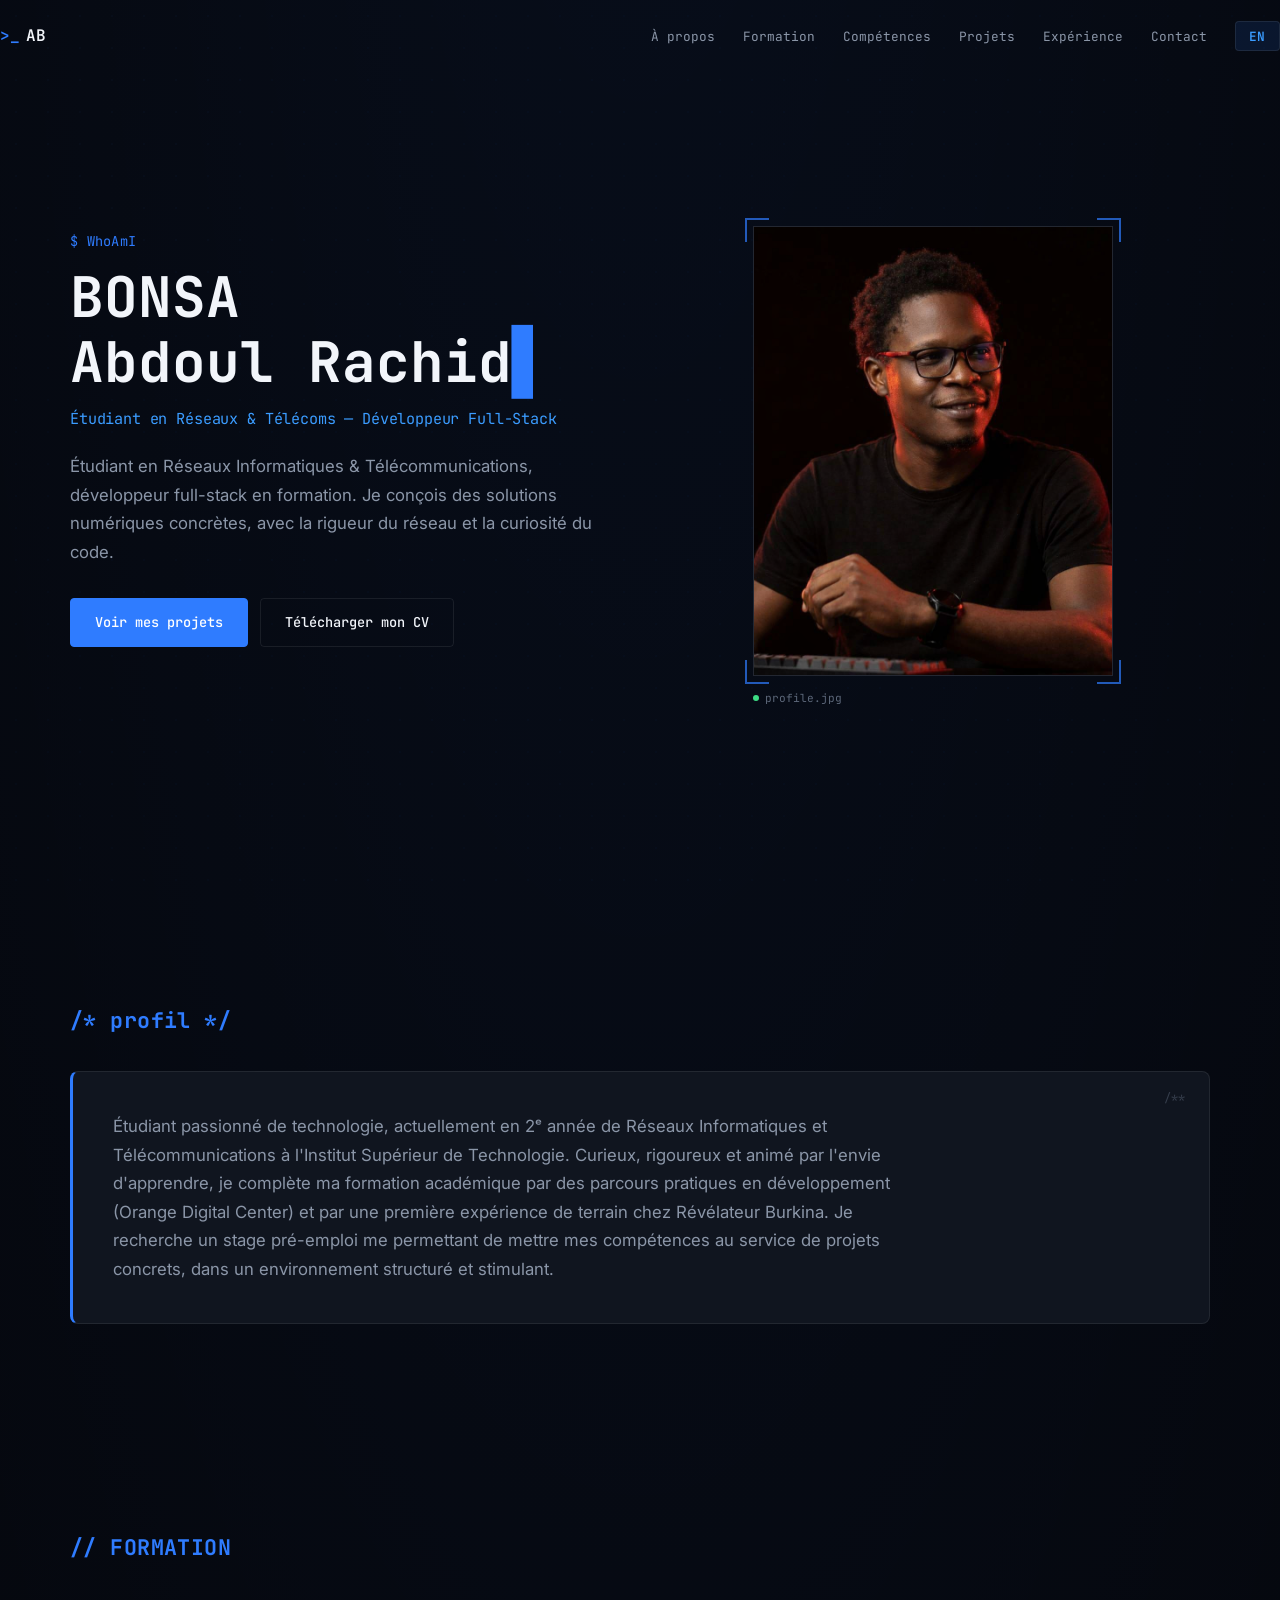
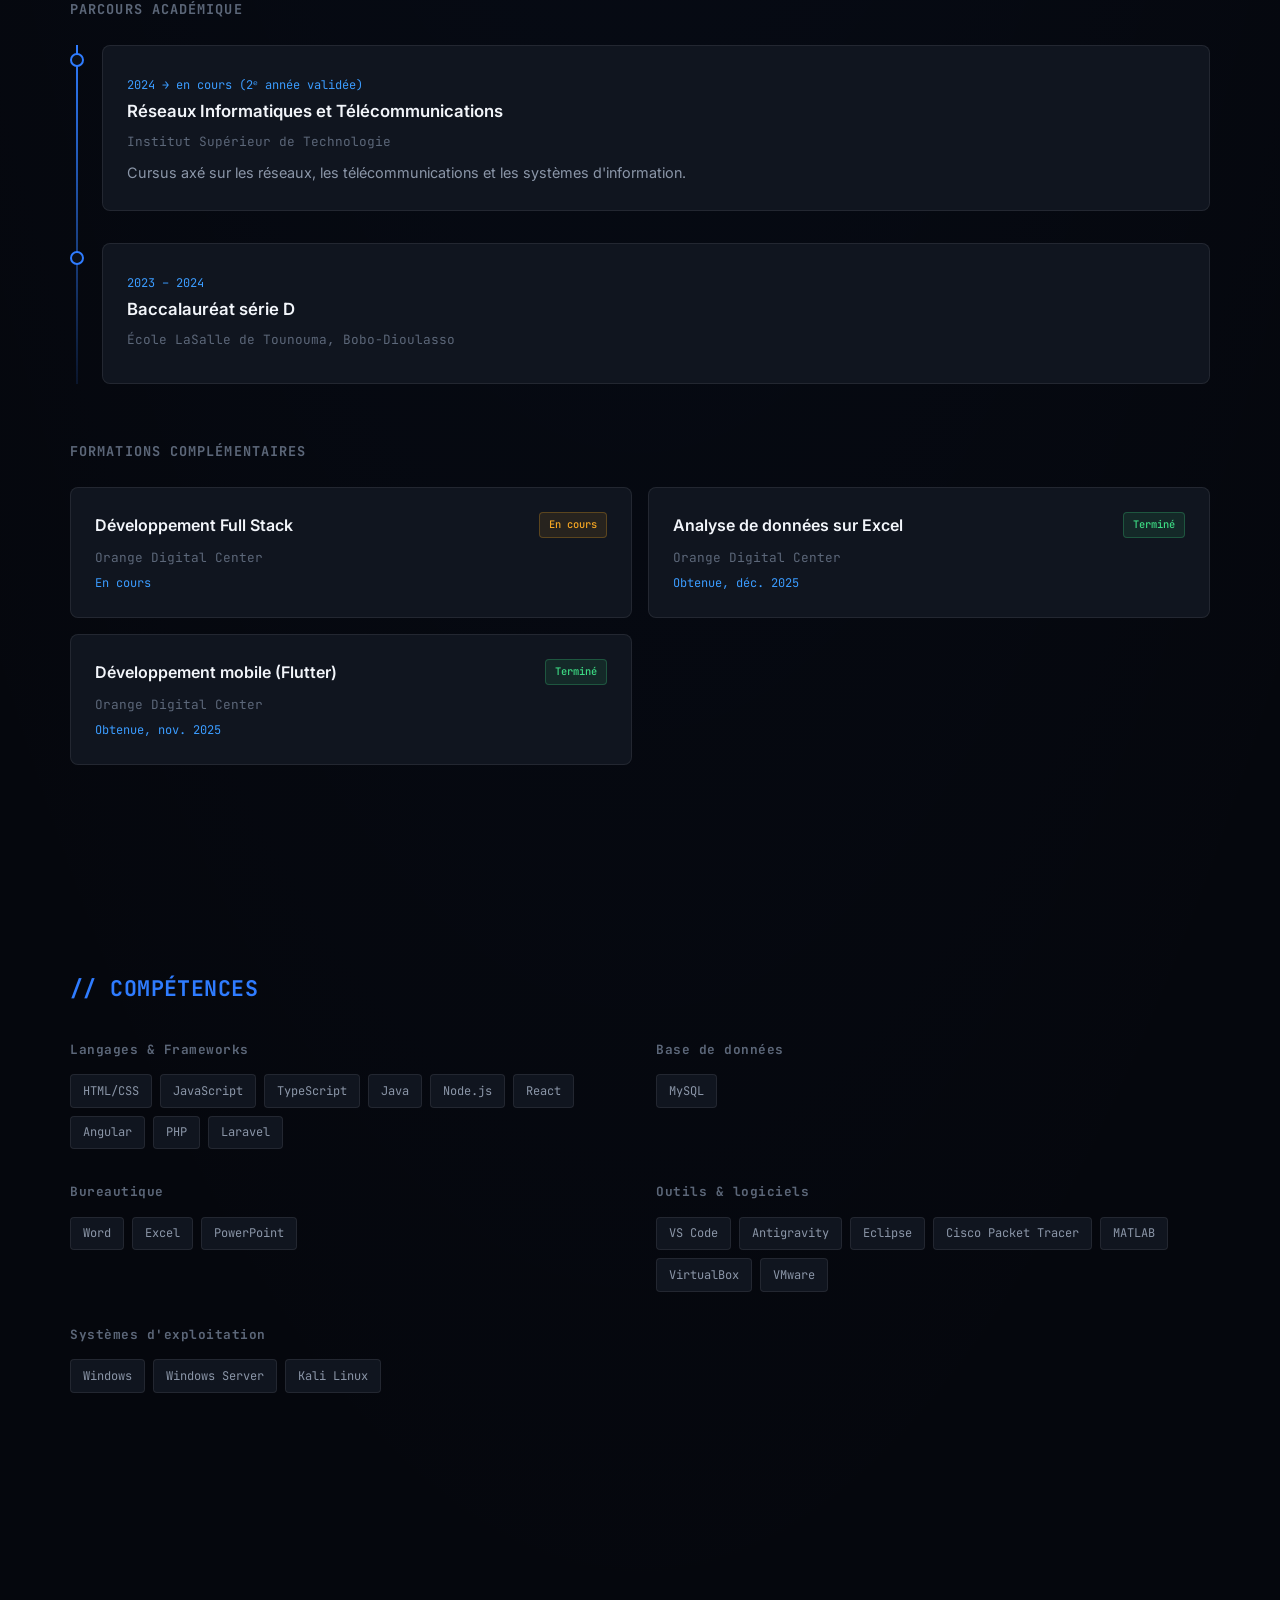
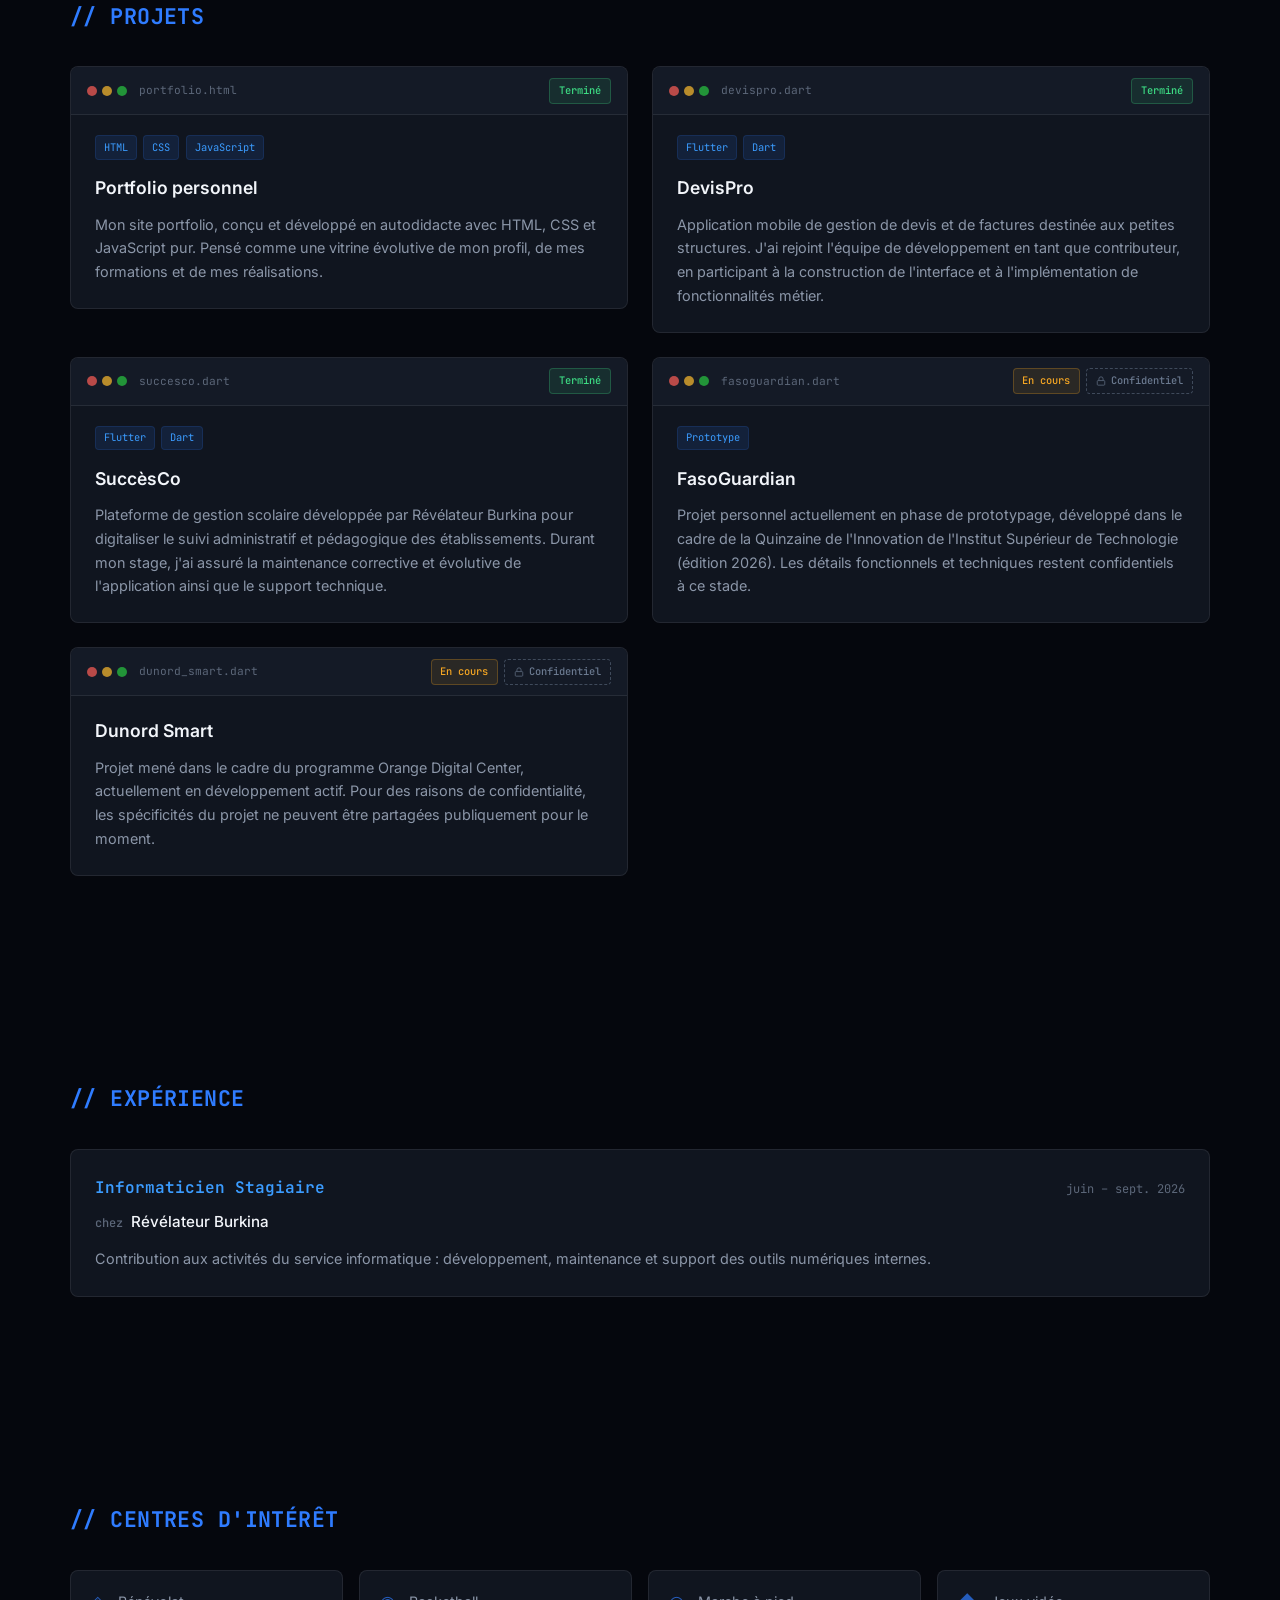
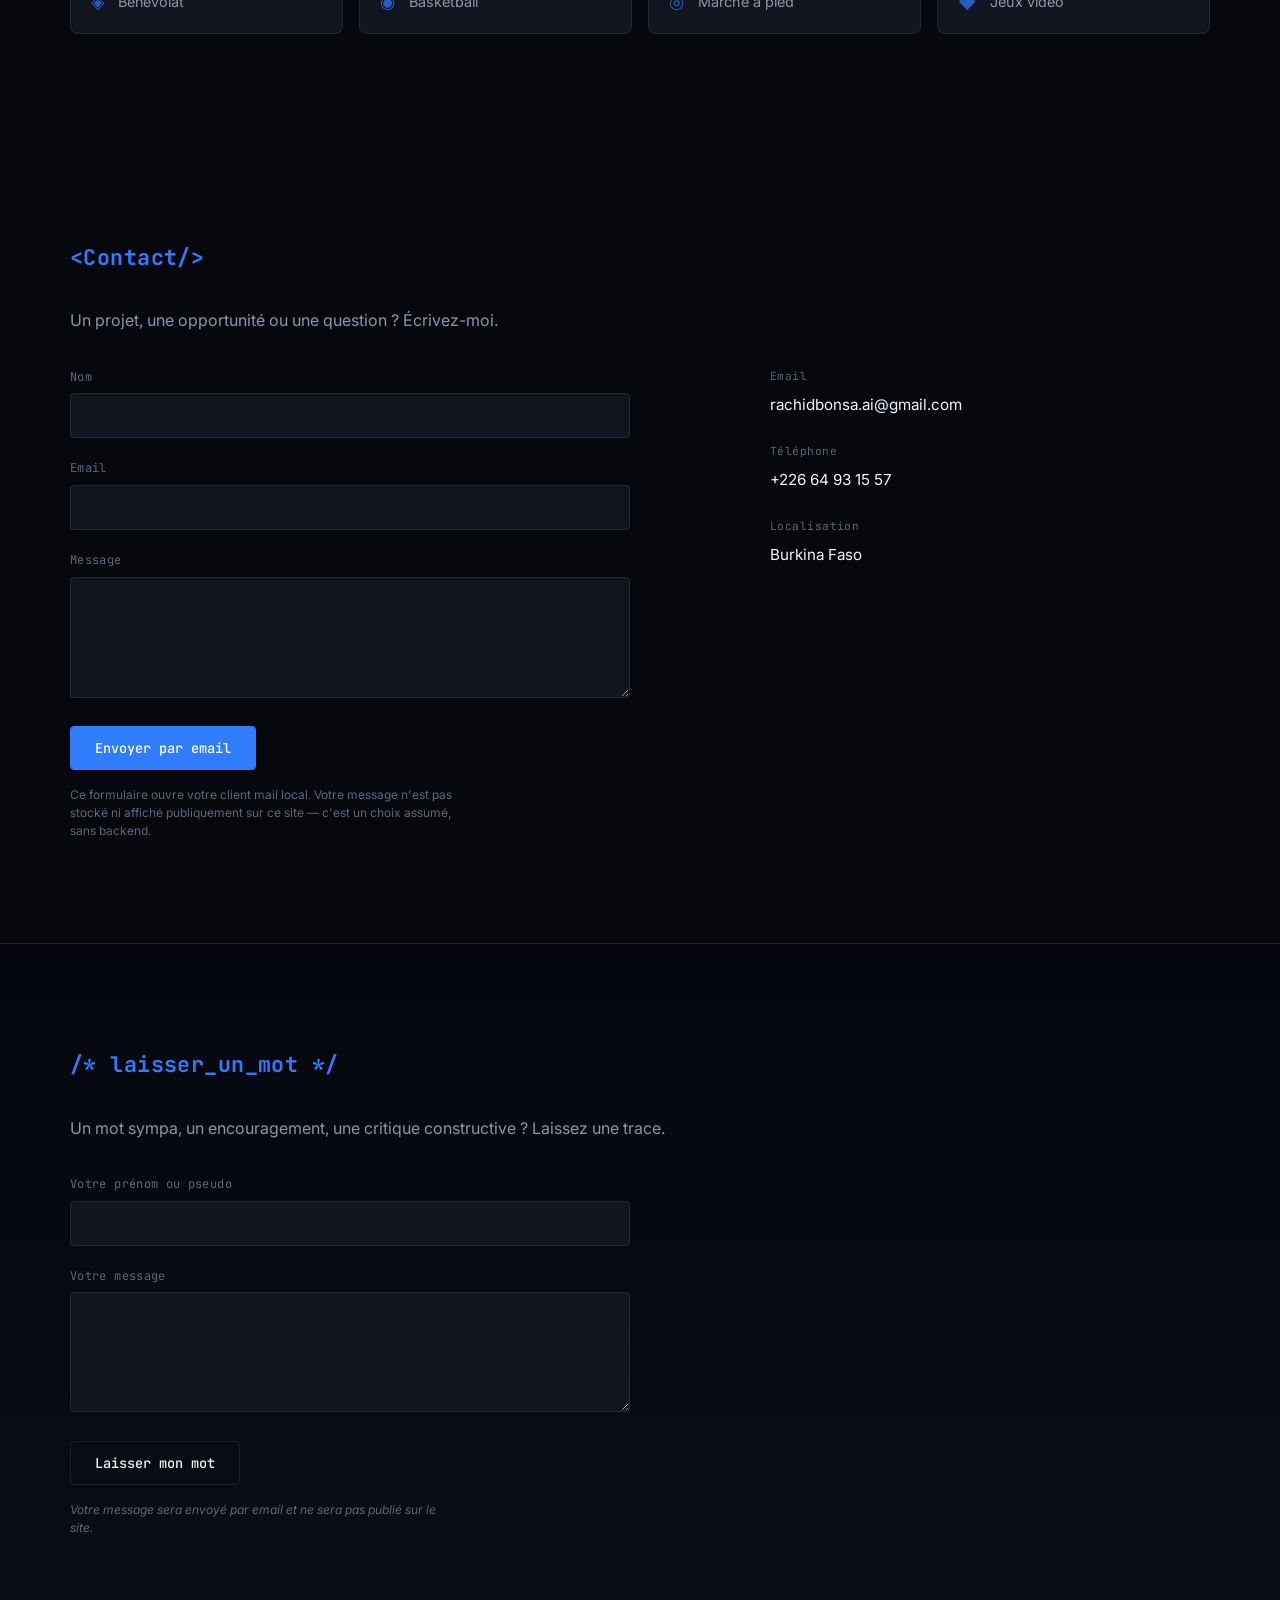
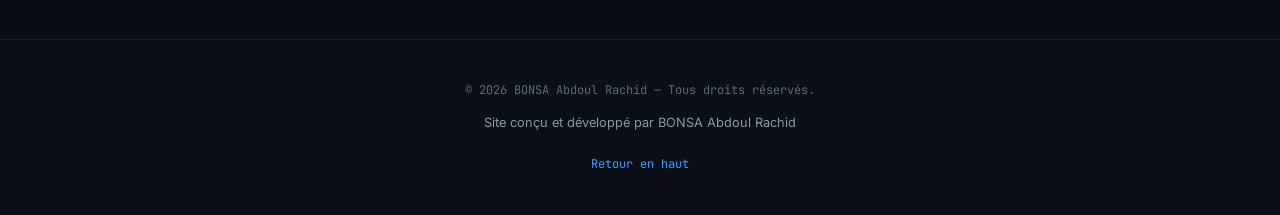
==== index.html @ 9a3310ed "Initial commit" ====
<!DOCTYPE html>
<html lang="fr">
<head>
  <meta charset="UTF-8">
  <meta name="viewport" content="width=device-width, initial-scale=1.0">
  <meta name="description" content="Portfolio de BONSA Abdoul Rachid — Étudiant en Réseaux Informatiques & Télécommunications, développeur full-stack en formation au Burkina Faso.">
  <meta name="author" content="BONSA Abdoul Rachid">
  <meta name="robots" content="index, follow">

  <!-- Open Graph -->
  <meta property="og:type" content="website">
  <meta property="og:title" content="BONSA Abdoul Rachid — Portfolio">
  <meta property="og:description" content="Étudiant RIT & Développeur Full-Stack. Projets, formations et contact professionnel.">
  <meta property="og:locale" content="fr_FR">
  <meta property="og:locale:alternate" content="en_US">

  <title>BONSA Abdoul Rachid — Portfolio</title>

  <link rel="icon" href="favicon.svg" type="image/svg+xml">
  <link rel="alternate icon" href="favicon.ico">

  <!-- Google Fonts -->
  <link rel="preconnect" href="https://fonts.googleapis.com">
  <link rel="preconnect" href="https://fonts.gstatic.com" crossorigin>
  <link href="https://fonts.googleapis.com/css2?family=Inter:wght@400;500;600&family=JetBrains+Mono:wght@400;500;600;700&display=swap" rel="stylesheet">

  <link rel="stylesheet" href="css/style.css">
</head>
<body>

  <!-- ═══ Preloader — boot terminal ═══ -->
  <div id="preloader" class="preloader" aria-hidden="true">
    <div class="preloader__terminal">
      <span class="preloader__prompt">$</span>
      <span class="preloader__text" id="preloader-text"></span>
      <span class="preloader__cursor">▋</span>
    </div>
  </div>

  <!-- ═══ Grille de fond (parallaxe) ═══ -->
  <div class="bg-grid" id="bg-grid" aria-hidden="true"></div>

  <!-- ═══ Navigation ═══ -->
  <header class="header" id="header">
    <nav class="nav container" aria-label="Navigation principale" data-i18n-aria="aria_nav">
      <a href="#hero" class="nav__logo" aria-label="BONSA Abdoul Rachid">
        <span class="nav__logo-prompt">&gt;_</span>
        <span class="nav__logo-text">AB</span>
      </a>

      <button class="nav__toggle" id="nav-toggle" aria-expanded="false" aria-controls="nav-menu" data-i18n-aria="aria_menu">
        <span class="nav__toggle-bar"></span>
        <span class="nav__toggle-bar"></span>
        <span class="nav__toggle-bar"></span>
      </button>

      <ul class="nav__menu" id="nav-menu">
        <li><a href="#about" class="nav__link" data-i18n="nav_about">À propos</a></li>
        <li><a href="#education" class="nav__link" data-i18n="nav_education">Formation</a></li>
        <li><a href="#skills" class="nav__link" data-i18n="nav_skills">Compétences</a></li>
        <li><a href="#projects" class="nav__link" data-i18n="nav_projects">Projets</a></li>
        <li><a href="#experience" class="nav__link" data-i18n="nav_experience">Expérience</a></li>
        <li><a href="#contact" class="nav__link" data-i18n="nav_contact">Contact</a></li>
        <li>
          <button class="lang-toggle" id="lang-toggle" aria-label="Passer en anglais" data-i18n-aria="aria_lang">
            <span class="lang-toggle__inner">
              <span class="lang-toggle__label" data-i18n="lang_toggle">EN</span>
            </span>
          </button>
        </li>
      </ul>
    </nav>
  </header>

  <main id="main">

    <!-- ═══ Hero ═══ -->
    <section class="hero section" id="hero">
      <div class="container hero__grid">
        <div class="hero__content reveal">
          <p class="hero__prefix mono" data-i18n="hero_prefix">$ WhoAmI</p>
          <h1 class="hero__name">
            <span class="hero__name-line">BONSA</span>
            <span class="hero__name-line hero__name-line--accent">Abdoul Rachid<span class="cursor-blink" aria-hidden="true">▋</span></span>
          </h1>
          <p class="hero__title mono" id="hero-title"></p>
          <p class="hero__tagline" id="hero-tagline"></p>

          <div class="hero__cta">
            <a href="#projects" class="btn btn--primary" data-i18n="hero_cta_projects">Voir mes projets</a>
            <a href="#" class="btn btn--outline" id="hero-cv-btn" data-i18n="hero_cta_cv">Télécharger mon CV</a>
          </div>

          <!-- Liens sociaux — à activer quand disponibles -->
          <div class="hero__social">
            <!-- Ajouter lien GitHub ici quand disponible -->
            <!-- <a href="https://github.com/..." class="hero__social-link" target="_blank" rel="noopener noreferrer" aria-label="GitHub">GitHub</a> -->
            <!-- Ajouter lien LinkedIn ici quand disponible -->
            <!-- <a href="https://linkedin.com/in/..." class="hero__social-link" target="_blank" rel="noopener noreferrer" aria-label="LinkedIn">LinkedIn</a> -->
          </div>
        </div>

        <div class="hero__visual reveal reveal--delay">
          <div class="profile-frame">
            <div class="profile-frame__corner profile-frame__corner--tl"></div>
            <div class="profile-frame__corner profile-frame__corner--tr"></div>
            <div class="profile-frame__corner profile-frame__corner--bl"></div>
            <div class="profile-frame__corner profile-frame__corner--br"></div>
            <img
              src="assets/img/profile.jpg"
              alt="Photo de profil de BONSA Abdoul Rachid"
              class="profile-frame__img"
              id="profile-img"
              width="320"
              height="400"
              loading="eager"
            >
            <div class="profile-frame__label mono">
              <span class="profile-frame__dot"></span>
              profile.jpg
            </div>
          </div>
        </div>
      </div>
    </section>

    <!-- ═══ À propos ═══ -->
    <section class="section about" id="about">
      <div class="container">
        <h2 class="section__title mono reveal" data-i18n="section_about">/* profil */</h2>
        <div class="about__card reveal">
          <p class="about__text" id="about-text"></p>
        </div>
      </div>
    </section>

    <!-- ═══ Formation ═══ -->
    <section class="section education" id="education">
      <div class="container">
        <h2 class="section__title mono reveal" data-i18n="section_education">// FORMATION</h2>

        <h3 class="subsection__title mono reveal" data-i18n="section_education_academic">Parcours académique</h3>
        <div class="timeline" id="timeline-academic"></div>

        <h3 class="subsection__title mono reveal subsection__title--spaced" data-i18n="section_education_complementary">Formations complémentaires</h3>
        <div class="training-grid" id="training-complementary"></div>
      </div>
    </section>

    <!-- ═══ Compétences ═══ -->
    <section class="section skills" id="skills">
      <div class="container">
        <h2 class="section__title mono reveal" data-i18n="section_skills">// COMPÉTENCES</h2>
        <div class="skills-grid" id="skills-grid"></div>
      </div>
    </section>

    <!-- ═══ Projets ═══ -->
    <section class="section projects" id="projects">
      <div class="container">
        <h2 class="section__title mono reveal" data-i18n="section_projects">// PROJETS</h2>
        <div class="projects-grid" id="projects-grid"></div>
      </div>
    </section>

    <!-- ═══ Expérience ═══ -->
    <section class="section experience" id="experience">
      <div class="container">
        <h2 class="section__title mono reveal" data-i18n="section_experience">// EXPÉRIENCE</h2>
        <div class="experience-list" id="experience-list"></div>
      </div>
    </section>

    <!-- ═══ Centres d'intérêt ═══ -->
    <section class="section interests" id="interests">
      <div class="container">
        <h2 class="section__title mono reveal" data-i18n="section_interests">// CENTRES D'INTÉRÊT</h2>
        <div class="interests-grid" id="interests-grid"></div>
      </div>
    </section>

    <!-- ═══ Contact ═══ -->
    <section class="section contact" id="contact">
      <div class="container">
        <h2 class="section__title mono reveal" data-i18n="section_contact">&lt;Contact/&gt;</h2>
        <p class="section__intro reveal" data-i18n="contact_intro">Un projet, une opportunité ou une question ? Écrivez-moi.</p>

        <div class="contact__grid">
          <form class="contact__form reveal" id="contact-form" novalidate>
            <div class="form-group">
              <label for="contact-name" class="form-label mono" data-i18n="contact_name">Nom</label>
              <input type="text" id="contact-name" name="name" class="form-input" required autocomplete="name">
            </div>
            <div class="form-group">
              <label for="contact-email" class="form-label mono" data-i18n="contact_email">Email</label>
              <input type="email" id="contact-email" name="email" class="form-input" required autocomplete="email">
            </div>
            <div class="form-group">
              <label for="contact-message" class="form-label mono" data-i18n="contact_message">Message</label>
              <textarea id="contact-message" name="message" class="form-input form-textarea" rows="5" required></textarea>
            </div>
            <button type="submit" class="btn btn--primary" data-i18n="contact_send">Envoyer par email</button>
            <p class="form-note" data-i18n="contact_note">Ce formulaire ouvre votre client mail local. Votre message n'est pas stocké ni affiché publiquement sur ce site — c'est un choix assumé, sans backend.</p>
          </form>

          <div class="contact__info reveal reveal--delay">
            <div class="contact__info-item">
              <span class="contact__info-label mono" data-i18n="contact_email">Email</span>
              <a href="mailto:rachidbonsa.ai@gmail.com" class="contact__info-value link-animated" id="contact-email-display">rachidbonsa.ai@gmail.com</a>
            </div>
            <div class="contact__info-item">
              <span class="contact__info-label mono" data-i18n="contact_phone_label">Téléphone</span>
              <a href="tel:+22664931557" class="contact__info-value link-animated" id="contact-phone-display">+226 64 93 15 57</a>
            </div>
            <div class="contact__info-item">
              <span class="contact__info-label mono" data-i18n="contact_location_label">Localisation</span>
              <span class="contact__info-value" id="contact-location-display">Burkina Faso</span>
            </div>
          </div>
        </div>
      </div>
    </section>

    <!-- ═══ Laisser un mot ═══ -->
    <section class="section guestbook" id="guestbook">
      <div class="container">
        <h2 class="section__title mono reveal" data-i18n="section_guestbook">/* laisser_un_mot */</h2>
        <p class="section__intro reveal" data-i18n="guestbook_intro">Un mot sympa, un encouragement, une critique constructive ? Laissez une trace.</p>

        <form class="guestbook__form reveal" id="guestbook-form" novalidate>
          <div class="form-group">
            <label for="guestbook-name" class="form-label mono" data-i18n="guestbook_name">Votre prénom ou pseudo</label>
            <input type="text" id="guestbook-name" name="name" class="form-input" required>
          </div>
          <div class="form-group">
            <label for="guestbook-message" class="form-label mono" data-i18n="guestbook_message">Votre message</label>
            <textarea id="guestbook-message" name="message" class="form-input form-textarea" rows="4" required></textarea>
          </div>
          <button type="submit" class="btn btn--outline" data-i18n="guestbook_send">Laisser mon mot</button>
          <p class="form-note form-note--guest" data-i18n="guestbook_note">Votre message sera envoyé par email et ne sera pas publié sur le site.</p>
        </form>
      </div>
    </section>

  </main>

  <!-- ═══ Footer ═══ -->
  <footer class="footer">
    <div class="container footer__inner">
      <p class="footer__copy mono">
        &copy; <span id="footer-year"></span> BONSA Abdoul Rachid —
        <span data-i18n="footer_rights">Tous droits réservés.</span>
      </p>
      <p class="footer__crafted" data-i18n="footer_crafted">Site conçu et développé par BONSA Abdoul Rachid</p>
      <div class="footer__links">
        <a href="#hero" class="footer__link link-animated" data-i18n="footer_back_top">Retour en haut</a>
        <!-- Ajouter lien GitHub ici quand disponible -->
        <!-- <a href="https://github.com/..." class="footer__link link-animated" target="_blank" rel="noopener noreferrer">GitHub</a> -->
        <!-- Ajouter lien LinkedIn ici quand disponible -->
        <!-- <a href="https://linkedin.com/in/..." class="footer__link link-animated" target="_blank" rel="noopener noreferrer">LinkedIn</a> -->
      </div>
    </div>
  </footer>

  <!-- ═══ Bouton retour en haut ═══ -->
  <button class="back-to-top" id="back-to-top" aria-label="Retour en haut" data-i18n-aria="back_to_top">
    <span class="back-to-top__icon">↑</span>
  </button>

  <script src="js/data.js"></script>
  <script src="js/translations.js"></script>
  <script src="js/main.js"></script>
</body>
</html>
---- css/style.css ----
/* ═══════════════════════════════════════════════════════════
   BONSA Abdoul Rachid — Portfolio
   Direction artistique : terminal / éditeur de code
   Mobile-first · 375px → 768px → 1440px
   ═══════════════════════════════════════════════════════════ */

/* ── Custom properties ── */
:root {
  --bg-deep: #05070D;
  --bg-main: #0B0F17;
  --surface: #10151F;
  --surface-raised: #141A26;
  --border: rgba(255, 255, 255, 0.08);
  --border-hover: rgba(47, 124, 255, 0.35);

  --text-primary: #F2F5FA;
  --text-secondary: #8B96A8;
  --text-muted: #5C6779;

  --accent: #2F7CFF;
  --accent-bright: #3B9CFF;
  --accent-glow: rgba(47, 124, 255, 0.25);
  --accent-subtle: rgba(47, 124, 255, 0.12);

  --status-completed: #3DDC84;
  --status-progress: #F5A623;
  --status-confidential: #6B7A90;

  --font-mono: "JetBrains Mono", "Fira Code", "Courier New", monospace;
  --font-sans: "Inter", system-ui, -apple-system, sans-serif;

  --radius-sm: 4px;
  --radius-md: 8px;
  --radius-lg: 12px;

  --shadow-card: 0 4px 24px rgba(0, 0, 0, 0.4);
  --shadow-glow: 0 0 30px var(--accent-glow);

  --header-height: 72px;
  --container-max: 1140px;
  --section-gap: clamp(4rem, 8vw, 7rem);

  --ease-out: cubic-bezier(0.22, 1, 0.36, 1);
  --ease-spring: cubic-bezier(0.34, 1.56, 0.64, 1);

  --reveal-distance: 24px;
}

/* ── Reset & base ── */
*,
*::before,
*::after {
  box-sizing: border-box;
  margin: 0;
  padding: 0;
}

html {
  scroll-behavior: smooth;
  scroll-padding-top: calc(var(--header-height) + 1rem);
  -webkit-font-smoothing: antialiased;
  -moz-osx-font-smoothing: grayscale;
}

body {
  font-family: var(--font-sans);
  font-size: 1rem;
  line-height: 1.7;
  color: var(--text-primary);
  background-color: var(--bg-deep);
  background-image: radial-gradient(ellipse 80% 60% at 50% -10%, rgba(47, 124, 255, 0.06), transparent);
  overflow-x: hidden;
}

body.is-loading {
  overflow: hidden;
}

body.nav-open {
  overflow: hidden;
}

main {
  position: relative;
  z-index: 1;
}

img {
  max-width: 100%;
  height: auto;
  display: block;
}

a {
  color: var(--accent-bright);
  text-decoration: none;
  transition: color 0.25s var(--ease-out);
}

a:hover {
  color: var(--text-primary);
}

button {
  font-family: inherit;
  cursor: pointer;
  border: none;
  background: none;
}

ul {
  list-style: none;
}

.mono {
  font-family: var(--font-mono);
}

.container {
  width: min(100% - 2rem, var(--container-max));
  margin-inline: auto;
}

.section {
  padding-block: var(--section-gap);
  position: relative;
}

/* ── Grille de fond parallaxe ── */
.bg-grid {
  position: fixed;
  inset: 0;
  z-index: 0;
  pointer-events: none;
  background-image:
    radial-gradient(circle, rgba(47, 124, 255, 0.15) 1px, transparent 1px);
  background-size: 32px 32px;
  opacity: 0.18;
  will-change: transform;
}

/* ── Preloader ── */
.preloader {
  position: fixed;
  inset: 0;
  z-index: 9999;
  display: flex;
  align-items: center;
  justify-content: center;
  background: var(--bg-deep);
  transition: opacity 0.5s var(--ease-out), visibility 0.5s;
}

.preloader--done {
  opacity: 0;
  visibility: hidden;
}

.preloader__terminal {
  font-family: var(--font-mono);
  font-size: clamp(0.85rem, 2.5vw, 1rem);
  color: var(--text-secondary);
}

.preloader__prompt {
  color: var(--accent);
  margin-right: 0.5rem;
}

.preloader__cursor {
  color: var(--accent);
  animation: blink 0.8s step-end infinite;
}

@keyframes blink {
  0%, 100% { opacity: 1; }
  50% { opacity: 0; }
}

/* ── Header / Nav ── */
.header {
  position: fixed;
  top: 0;
  left: 0;
  right: 0;
  z-index: 1000;
  height: var(--header-height);
  display: flex;
  align-items: center;
  transition:
    background 0.35s var(--ease-out),
    backdrop-filter 0.35s var(--ease-out),
    box-shadow 0.35s var(--ease-out),
    height 0.35s var(--ease-out);
}

.header--scrolled {
  height: 60px;
  background: rgba(5, 7, 13, 0.75);
  backdrop-filter: blur(16px);
  -webkit-backdrop-filter: blur(16px);
  border-bottom: 1px solid var(--border);
  box-shadow: 0 4px 30px rgba(0, 0, 0, 0.3);
}

.nav {
  display: flex;
  align-items: center;
  justify-content: space-between;
  width: 100%;
}

.nav__logo {
  display: flex;
  align-items: center;
  gap: 0.4rem;
  color: var(--text-primary);
  font-family: var(--font-mono);
  font-weight: 600;
  font-size: 1rem;
}

.nav__logo-prompt {
  color: var(--accent);
}

.nav__toggle {
  display: flex;
  flex-direction: column;
  gap: 5px;
  padding: 0.5rem;
  z-index: 1001;
}

.nav__toggle-bar {
  display: block;
  width: 22px;
  height: 2px;
  background: var(--text-primary);
  transition: transform 0.3s var(--ease-out), opacity 0.3s;
}

.nav__toggle[aria-expanded="true"] .nav__toggle-bar:nth-child(1) {
  transform: translateY(7px) rotate(45deg);
}

.nav__toggle[aria-expanded="true"] .nav__toggle-bar:nth-child(2) {
  opacity: 0;
}

.nav__toggle[aria-expanded="true"] .nav__toggle-bar:nth-child(3) {
  transform: translateY(-7px) rotate(-45deg);
}

.nav__menu {
  position: fixed;
  inset: 0;
  top: var(--header-height);
  background: rgba(5, 7, 13, 0.97);
  backdrop-filter: blur(20px);
  display: flex;
  flex-direction: column;
  align-items: center;
  justify-content: center;
  gap: 1.5rem;
  transform: translateX(100%);
  transition: transform 0.4s var(--ease-out);
  z-index: 999;
}

.nav__menu--open {
  transform: translateX(0);
}

.nav__link {
  font-family: var(--font-mono);
  font-size: 0.95rem;
  color: var(--text-secondary);
  position: relative;
  padding: 0.25rem 0;
}

.nav__link::after {
  content: "";
  position: absolute;
  bottom: 0;
  left: 0;
  width: 0;
  height: 1px;
  background: var(--accent);
  transition: width 0.3s var(--ease-out);
}

.nav__link:hover {
  color: var(--text-primary);
}

.nav__link:hover::after {
  width: 100%;
}

/* Lang toggle */
.lang-toggle {
  position: relative;
  padding: 0.35rem 0.85rem;
  border: 1px solid var(--border);
  border-radius: var(--radius-sm);
  font-family: var(--font-mono);
  font-size: 0.8rem;
  font-weight: 600;
  color: var(--accent-bright);
  background: var(--accent-subtle);
  transition:
    border-color 0.3s,
    box-shadow 0.3s,
    transform 0.3s var(--ease-spring);
}

.lang-toggle:hover {
  border-color: var(--accent);
  box-shadow: var(--shadow-glow);
}

.lang-toggle--switching {
  transform: rotateY(180deg);
}

/* ── Boutons ── */
.btn {
  display: inline-flex;
  align-items: center;
  justify-content: center;
  gap: 0.5rem;
  padding: 0.75rem 1.5rem;
  font-family: var(--font-mono);
  font-size: 0.85rem;
  font-weight: 500;
  border-radius: var(--radius-sm);
  transition:
    transform 0.25s var(--ease-out),
    box-shadow 0.25s,
    background 0.25s,
    border-color 0.25s;
  white-space: nowrap;
}

.btn--primary {
  background: var(--accent);
  color: #fff;
  border: 1px solid var(--accent);
}

.btn--primary:hover {
  background: var(--accent-bright);
  box-shadow: var(--shadow-glow);
  transform: translateY(-2px);
  color: #fff;
}

.btn--outline {
  background: transparent;
  color: var(--text-primary);
  border: 1px solid var(--border);
}

.btn--outline:hover {
  border-color: var(--accent);
  color: var(--accent-bright);
  box-shadow: var(--shadow-glow);
  transform: translateY(-2px);
}

/* ── Liens animés ── */
.link-animated {
  position: relative;
  color: var(--accent-bright);
}

.link-animated::after {
  content: "";
  position: absolute;
  bottom: -2px;
  left: 0;
  width: 0;
  height: 1px;
  background: currentColor;
  transition: width 0.3s var(--ease-out);
}

.link-animated:hover::after {
  width: 100%;
}

/* ── Hero ── */
.hero {
  min-height: 100svh;
  display: flex;
  align-items: center;
  padding-top: calc(var(--header-height) + 2rem);
  position: relative;
  z-index: 1;
}

.hero__grid {
  display: grid;
  gap: 3rem;
  align-items: center;
}

.hero__prefix {
  font-size: 0.85rem;
  color: var(--accent);
  margin-bottom: 0.75rem;
  letter-spacing: 0.02em;
}

.hero__name {
  font-family: var(--font-mono);
  font-size: clamp(2rem, 6vw, 3.5rem);
  font-weight: 700;
  line-height: 1.15;
  margin-bottom: 0.75rem;
}

.hero__name-line {
  display: block;
}

.hero__name-line--accent {
  color: var(--text-primary);
}

.cursor-blink {
  color: var(--accent);
  animation: blink 1s step-end infinite;
  font-weight: 400;
}

.hero__title {
  font-size: clamp(0.8rem, 2vw, 0.95rem);
  color: var(--accent-bright);
  margin-bottom: 1.25rem;
  letter-spacing: -0.01em;
}

.hero__tagline {
  color: var(--text-secondary);
  font-size: clamp(0.95rem, 2vw, 1.05rem);
  max-width: 52ch;
  margin-bottom: 2rem;
}

.hero__cta {
  display: flex;
  flex-wrap: wrap;
  gap: 0.75rem;
  margin-bottom: 1.5rem;
}

.hero__social {
  display: flex;
  gap: 1rem;
}

.hero__social-link {
  font-family: var(--font-mono);
  font-size: 0.8rem;
  color: var(--text-muted);
}

/* Profile frame */
.profile-frame {
  position: relative;
  max-width: 320px;
  margin-inline: auto;
  aspect-ratio: 4 / 5;
}

.profile-frame__corner {
  position: absolute;
  width: 24px;
  height: 24px;
  border-color: var(--accent);
  border-style: solid;
  z-index: 2;
  opacity: 0.7;
  transition: opacity 0.3s;
}

.profile-frame:hover .profile-frame__corner {
  opacity: 1;
}

.profile-frame__corner--tl { top: -8px; left: -8px; border-width: 2px 0 0 2px; }
.profile-frame__corner--tr { top: -8px; right: -8px; border-width: 2px 2px 0 0; }
.profile-frame__corner--bl { bottom: -8px; left: -8px; border-width: 0 0 2px 2px; }
.profile-frame__corner--br { bottom: -8px; right: -8px; border-width: 0 2px 2px 0; }

.profile-frame__img {
  width: 100%;
  height: 100%;
  object-fit: cover;
  border: 1px solid var(--border);
  background: var(--surface);
}

.profile-frame__img--placeholder {
  object-fit: contain;
  padding: 2rem;
  background: linear-gradient(135deg, var(--surface), var(--surface-raised));
}

.profile-frame__label {
  position: absolute;
  bottom: -2rem;
  left: 0;
  font-size: 0.7rem;
  color: var(--text-muted);
  display: flex;
  align-items: center;
  gap: 0.4rem;
}

.profile-frame__dot {
  width: 6px;
  height: 6px;
  border-radius: 50%;
  background: var(--status-completed);
}

/* ── Sections communes ── */
.section__title {
  font-size: clamp(1.1rem, 3vw, 1.35rem);
  color: var(--accent);
  margin-bottom: 2rem;
  letter-spacing: 0.02em;
}

.section__intro {
  color: var(--text-secondary);
  max-width: 60ch;
  margin-bottom: 2rem;
}

.subsection__title {
  font-size: 0.85rem;
  color: var(--text-muted);
  text-transform: uppercase;
  letter-spacing: 0.08em;
  margin-bottom: 1.5rem;
}

.subsection__title--spaced {
  margin-top: 3.5rem;
}

/* ── Card générique ── */
.card {
  background: var(--surface);
  border: 1px solid var(--border);
  border-radius: var(--radius-md);
  padding: 1.5rem;
  transition:
    border-color 0.3s,
    box-shadow 0.3s,
    transform 0.3s var(--ease-out);
}

.card:hover {
  border-color: var(--border-hover);
  box-shadow: var(--shadow-glow);
  transform: translateY(-3px);
}

/* ── About ── */
.about {
  position: relative;
  z-index: 1;
}

.about__card {
  background: var(--surface);
  border: 1px solid var(--border);
  border-left: 3px solid var(--accent);
  border-radius: var(--radius-md);
  padding: clamp(1.5rem, 4vw, 2.5rem);
  position: relative;
}

.about__card::before {
  content: "/**";
  position: absolute;
  top: 1rem;
  right: 1.5rem;
  font-family: var(--font-mono);
  font-size: 0.75rem;
  color: var(--text-muted);
  opacity: 0.5;
}

.about__text {
  color: var(--text-secondary);
  font-size: clamp(0.95rem, 2vw, 1.05rem);
  max-width: 72ch;
}

/* ── Timeline ── */
.timeline {
  position: relative;
  padding-left: 2rem;
}

.timeline::before {
  content: "";
  position: absolute;
  left: 6px;
  top: 0;
  width: 2px;
  height: 0;
  background: linear-gradient(to bottom, var(--accent), var(--accent-subtle));
  transition: height 1.2s var(--ease-out);
}

.timeline--animated::before {
  height: 100%;
}

.timeline__item {
  position: relative;
  padding-bottom: 2rem;
}

.timeline__item:last-child {
  padding-bottom: 0;
}

.timeline__marker {
  position: absolute;
  left: -2rem;
  top: 0.5rem;
  width: 14px;
  height: 14px;
  border-radius: 50%;
  background: var(--bg-main);
  border: 2px solid var(--accent);
  z-index: 1;
  transition: box-shadow 0.3s;
}

.timeline__item:hover .timeline__marker {
  box-shadow: 0 0 12px var(--accent-glow);
}

.timeline__period {
  font-size: 0.75rem;
  color: var(--accent-bright);
  margin-bottom: 0.5rem;
}

.timeline__degree {
  font-size: 1.05rem;
  font-weight: 600;
  margin-bottom: 0.35rem;
}

.timeline__institution {
  font-size: 0.8rem;
  color: var(--text-muted);
  margin-bottom: 0.5rem;
}

.timeline__detail {
  font-size: 0.9rem;
  color: var(--text-secondary);
}

/* ── Training cards ── */
.training-grid {
  display: grid;
  gap: 1rem;
}

.training-card__header {
  display: flex;
  align-items: flex-start;
  justify-content: space-between;
  gap: 1rem;
  margin-bottom: 0.5rem;
}

.training-card__title {
  font-size: 1rem;
  font-weight: 600;
}

.training-card__provider {
  font-size: 0.8rem;
  color: var(--text-muted);
  margin-bottom: 0.25rem;
}

.training-card__date {
  font-size: 0.75rem;
  color: var(--accent-bright);
}

/* ── Badges ── */
.badge {
  display: inline-flex;
  align-items: center;
  gap: 0.35rem;
  font-family: var(--font-mono);
  font-size: 0.65rem;
  font-weight: 500;
  padding: 0.2rem 0.55rem;
  border-radius: var(--radius-sm);
  white-space: nowrap;
  flex-shrink: 0;
}

.badge--completed {
  color: var(--status-completed);
  background: rgba(61, 220, 132, 0.1);
  border: 1px solid rgba(61, 220, 132, 0.25);
}

.badge--progress {
  color: var(--status-progress);
  background: rgba(245, 166, 35, 0.1);
  border: 1px solid rgba(245, 166, 35, 0.25);
}

.badge--confidential {
  color: var(--status-confidential);
  background: transparent;
  border: 1px dashed rgba(107, 122, 144, 0.5);
}

.badge__lock {
  opacity: 0.8;
}

/* ── Skills ── */
.skills-grid {
  display: grid;
  gap: 2rem;
}

.skills-category__title {
  font-size: 0.8rem;
  color: var(--text-muted);
  margin-bottom: 0.85rem;
  letter-spacing: 0.04em;
}

.skills-category__list {
  display: flex;
  flex-wrap: wrap;
  gap: 0.5rem;
}

.skill-chip {
  font-family: var(--font-mono);
  font-size: 0.75rem;
  padding: 0.35rem 0.75rem;
  background: var(--surface);
  border: 1px solid var(--border);
  border-radius: var(--radius-sm);
  color: var(--text-secondary);
  transition:
    border-color 0.25s,
    color 0.25s,
    transform 0.25s var(--ease-out),
    box-shadow 0.25s;
  animation: chipIn 0.5s var(--ease-out) backwards;
  animation-delay: var(--chip-delay, 0s);
}

.skill-chip:hover {
  border-color: var(--accent);
  color: var(--accent-bright);
  transform: translateY(-2px);
  box-shadow: 0 4px 12px var(--accent-glow);
}

@keyframes chipIn {
  from {
    opacity: 0;
    transform: translateY(8px);
  }
}

/* ── Projects — fenêtres code ── */
.projects-grid {
  display: grid;
  gap: 1.5rem;
}

.project-card {
  transition: transform 0.35s var(--ease-out);
}

.project-card:hover {
  transform: translateY(-6px);
}

.project-card__window {
  background: var(--surface);
  border: 1px solid var(--border);
  border-radius: var(--radius-md);
  overflow: hidden;
  transition: border-color 0.3s, box-shadow 0.3s;
}

.project-card:hover .project-card__window {
  border-color: var(--border-hover);
  box-shadow: var(--shadow-glow);
}

.project-card__titlebar {
  display: flex;
  align-items: center;
  gap: 0.75rem;
  padding: 0.65rem 1rem;
  background: var(--surface-raised);
  border-bottom: 1px solid var(--border);
  flex-wrap: wrap;
}

.project-card__badges {
  display: flex;
  gap: 0.35rem;
  margin-left: auto;
  flex-wrap: wrap;
  justify-content: flex-end;
}

.project-card__titlebar .badge {
  margin-left: 0;
}

.project-card__dots {
  display: flex;
  gap: 5px;
  flex-shrink: 0;
}

.project-card__dots span {
  width: 10px;
  height: 10px;
  border-radius: 50%;
  background: var(--text-muted);
  opacity: 0.35;
}

.project-card__dots span:nth-child(1) { background: #FF5F57; opacity: 0.7; }
.project-card__dots span:nth-child(2) { background: #FEBC2E; opacity: 0.7; }
.project-card__dots span:nth-child(3) { background: #28C840; opacity: 0.7; }

.project-card__filename {
  font-size: 0.7rem;
  color: var(--text-muted);
  flex: 1;
  overflow: hidden;
  text-overflow: ellipsis;
  white-space: nowrap;
}

.project-card__body {
  padding: 1.25rem 1.5rem 1.5rem;
}

.project-card__stack {
  display: flex;
  flex-wrap: wrap;
  gap: 0.4rem;
  margin-bottom: 0.85rem;
}

.stack-tag {
  font-size: 0.65rem;
  padding: 0.15rem 0.5rem;
  background: var(--accent-subtle);
  color: var(--accent-bright);
  border-radius: var(--radius-sm);
  border: 1px solid rgba(47, 124, 255, 0.15);
}

.project-card__name {
  font-size: 1.1rem;
  font-weight: 600;
  margin-bottom: 0.6rem;
}

.project-card__desc {
  font-size: 0.9rem;
  color: var(--text-secondary);
  line-height: 1.65;
}

/* ── Experience ── */
.experience-list {
  display: grid;
  gap: 1.25rem;
}

.experience-card__header {
  display: flex;
  flex-wrap: wrap;
  align-items: baseline;
  justify-content: space-between;
  gap: 0.5rem;
  margin-bottom: 0.5rem;
}

.experience-card__role {
  font-size: 1rem;
  font-weight: 600;
  color: var(--accent-bright);
}

.experience-card__period {
  font-size: 0.75rem;
  color: var(--text-muted);
}

.experience-card__company {
  font-size: 0.95rem;
  font-weight: 500;
  margin-bottom: 0.75rem;
}

.experience-card__at {
  font-size: 0.75rem;
  color: var(--text-muted);
  margin-right: 0.25rem;
}

.experience-card__desc {
  font-size: 0.9rem;
  color: var(--text-secondary);
}

/* ── Interests ── */
.interests-grid {
  display: grid;
  grid-template-columns: repeat(2, 1fr);
  gap: 1rem;
}

.interest-item {
  display: flex;
  align-items: center;
  gap: 0.85rem;
  padding: 1rem 1.25rem;
  background: var(--surface);
  border: 1px solid var(--border);
  border-radius: var(--radius-md);
  transition: border-color 0.3s, transform 0.3s var(--ease-out);
}

.interest-item:hover {
  border-color: var(--border-hover);
  transform: translateY(-2px);
}

.interest-item__icon {
  font-size: 1.1rem;
  color: var(--accent);
  opacity: 0.7;
}

.interest-item__label {
  font-size: 0.9rem;
  color: var(--text-secondary);
}

/* ── Contact ── */
.contact__grid {
  display: grid;
  gap: 2.5rem;
}

.contact__form,
.guestbook__form {
  max-width: 560px;
}

.form-group {
  margin-bottom: 1.25rem;
}

.form-label {
  display: block;
  font-size: 0.75rem;
  color: var(--text-muted);
  margin-bottom: 0.4rem;
  letter-spacing: 0.03em;
}

.form-input {
  width: 100%;
  padding: 0.75rem 1rem;
  font-family: var(--font-sans);
  font-size: 0.95rem;
  color: var(--text-primary);
  background: var(--surface);
  border: 1px solid var(--border);
  border-radius: var(--radius-sm);
  transition: border-color 0.25s, box-shadow 0.25s;
  outline: none;
}

.form-input:focus {
  border-color: var(--accent);
  box-shadow: 0 0 0 3px var(--accent-subtle);
}

.form-textarea {
  resize: vertical;
  min-height: 120px;
}

.form-note {
  margin-top: 1rem;
  font-size: 0.75rem;
  color: var(--text-muted);
  line-height: 1.5;
  max-width: 48ch;
}

.form-note--guest {
  font-style: italic;
}

.contact__info {
  display: flex;
  flex-direction: column;
  gap: 1.5rem;
}

.contact__info-label {
  display: block;
  font-size: 0.7rem;
  color: var(--text-muted);
  margin-bottom: 0.3rem;
  letter-spacing: 0.04em;
}

.contact__info-value {
  font-size: 0.95rem;
  color: var(--text-primary);
}

/* ── Guestbook ── */
.guestbook {
  background: linear-gradient(180deg, transparent, rgba(16, 21, 31, 0.5));
  border-top: 1px solid var(--border);
}

/* ── Footer ── */
.footer {
  position: relative;
  z-index: 1;
  padding: 2.5rem 0;
  border-top: 1px solid var(--border);
  background: var(--bg-main);
}

.footer__inner {
  display: flex;
  flex-direction: column;
  align-items: center;
  gap: 0.75rem;
  text-align: center;
}

.footer__copy {
  font-size: 0.75rem;
  color: var(--text-muted);
}

.footer__crafted {
  font-size: 0.8rem;
  color: var(--text-secondary);
}

.footer__links {
  display: flex;
  gap: 1.5rem;
  margin-top: 0.5rem;
}

.footer__link {
  font-family: var(--font-mono);
  font-size: 0.75rem;
}

/* ── Back to top ── */
.back-to-top {
  position: fixed;
  bottom: 1.5rem;
  right: 1.5rem;
  z-index: 900;
  width: 44px;
  height: 44px;
  display: flex;
  align-items: center;
  justify-content: center;
  background: var(--surface);
  border: 1px solid var(--border);
  border-radius: var(--radius-sm);
  color: var(--accent-bright);
  opacity: 0;
  visibility: hidden;
  transform: translateY(12px);
  transition:
    opacity 0.3s,
    visibility 0.3s,
    transform 0.3s var(--ease-out),
    border-color 0.3s,
    box-shadow 0.3s;
}

.back-to-top--visible {
  opacity: 1;
  visibility: visible;
  transform: translateY(0);
}

.back-to-top:hover {
  border-color: var(--accent);
  box-shadow: var(--shadow-glow);
}

.back-to-top__icon {
  font-size: 1.1rem;
  line-height: 1;
}

/* ── Reveal animations ── */
.reveal {
  opacity: 0;
  transform: translateY(var(--reveal-distance));
  transition:
    opacity 0.7s var(--ease-out),
    transform 0.7s var(--ease-out);
}

.reveal.is-visible {
  opacity: 1;
  transform: translateY(0);
}

.reveal--delay {
  transition-delay: 0.15s;
}

/* ══════════════════════════════════════
   TABLETTE — 768px+
   ══════════════════════════════════════ */
@media (min-width: 768px) {
  .nav__toggle {
    display: none;
  }

  .nav__menu {
    position: static;
    flex-direction: row;
    background: none;
    backdrop-filter: none;
    transform: none;
    gap: 1.25rem;
    padding: 0;
  }

  .nav__link {
    font-size: 0.8rem;
  }

  .hero__grid {
    grid-template-columns: 1fr 1fr;
    gap: 2rem;
  }

  .hero__visual {
    order: 2;
  }

  .training-grid {
    grid-template-columns: repeat(2, 1fr);
  }

  .skills-grid {
    grid-template-columns: repeat(2, 1fr);
  }

  .projects-grid {
    grid-template-columns: repeat(2, 1fr);
  }

  .contact__grid {
    grid-template-columns: 1.2fr 0.8fr;
    align-items: start;
  }

  .interests-grid {
    grid-template-columns: repeat(4, 1fr);
  }
}

/* ══════════════════════════════════════
   DESKTOP — 1024px+
   ══════════════════════════════════════ */
@media (min-width: 1024px) {
  .nav__menu {
    gap: 1.75rem;
  }

  .hero__content {
    padding-right: 1rem;
  }

  .profile-frame {
    max-width: 360px;
  }
}

/* ══════════════════════════════════════
   LARGE DESKTOP — 1440px+
   ══════════════════════════════════════ */
@media (min-width: 1440px) {
  :root {
    --container-max: 1200px;
  }

  .projects-grid {
    grid-template-columns: repeat(2, 1fr);
    gap: 2rem;
  }

  .hero__name {
    font-size: 3.75rem;
  }
}

/* ── Accessibilité ── */
@media (prefers-reduced-motion: reduce) {
  *,
  *::before,
  *::after {
    animation-duration: 0.01ms !important;
    animation-iteration-count: 1 !important;
    transition-duration: 0.01ms !important;
  }

  html {
    scroll-behavior: auto;
  }

  .reveal {
    opacity: 1;
    transform: none;
  }
}

:focus-visible {
  outline: 2px solid var(--accent);
  outline-offset: 3px;
}
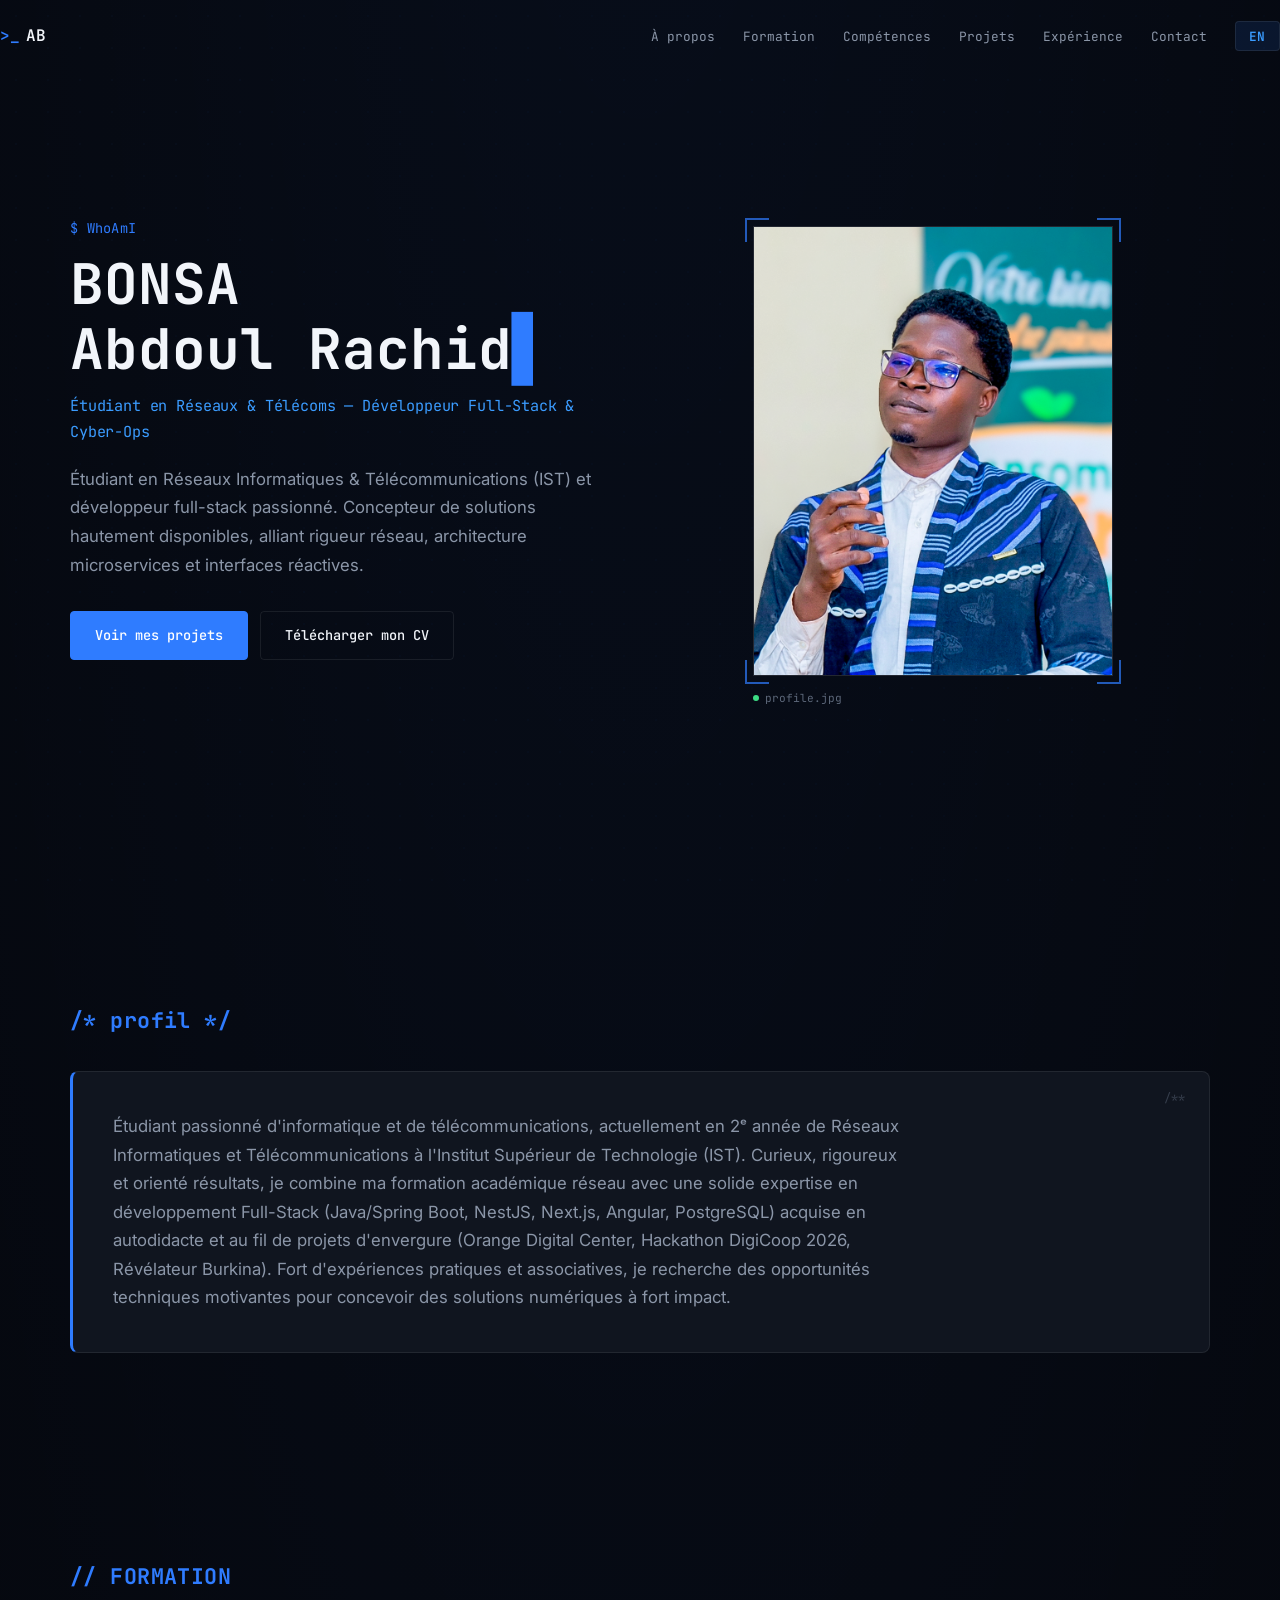
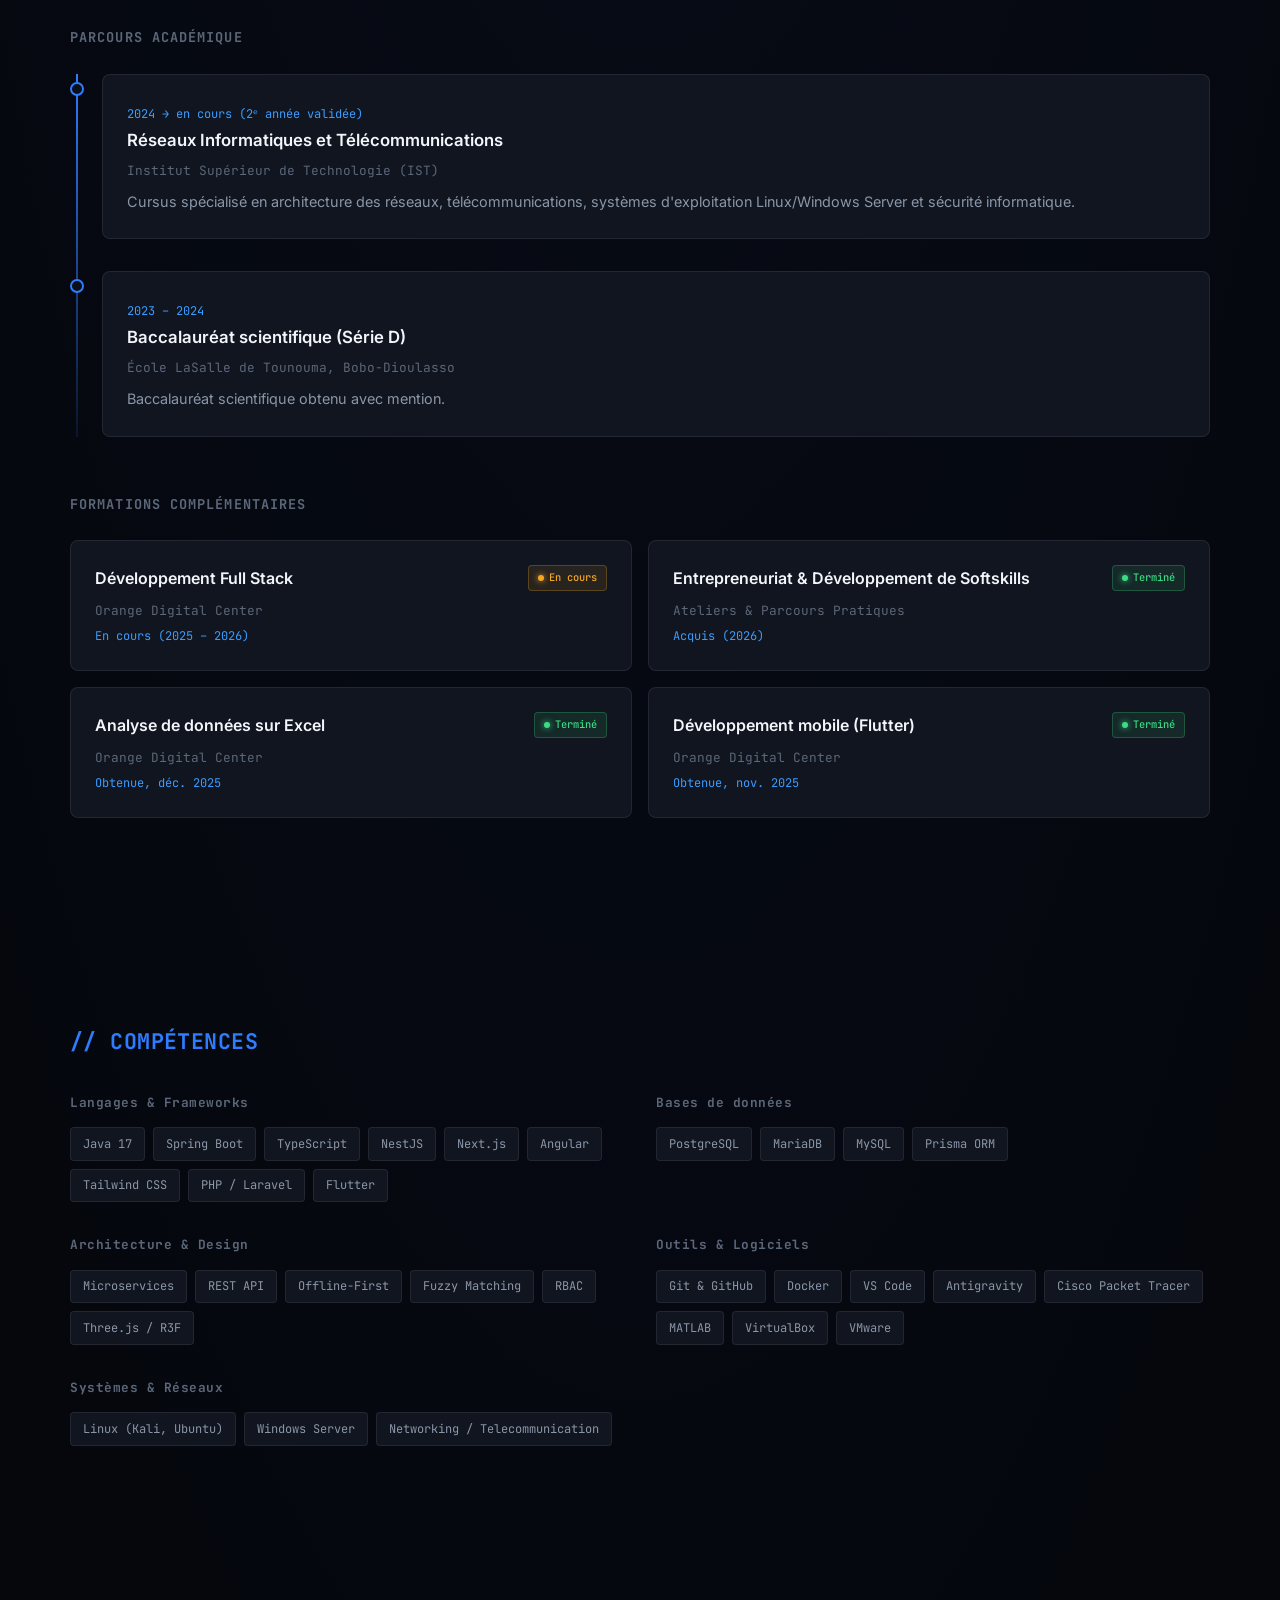
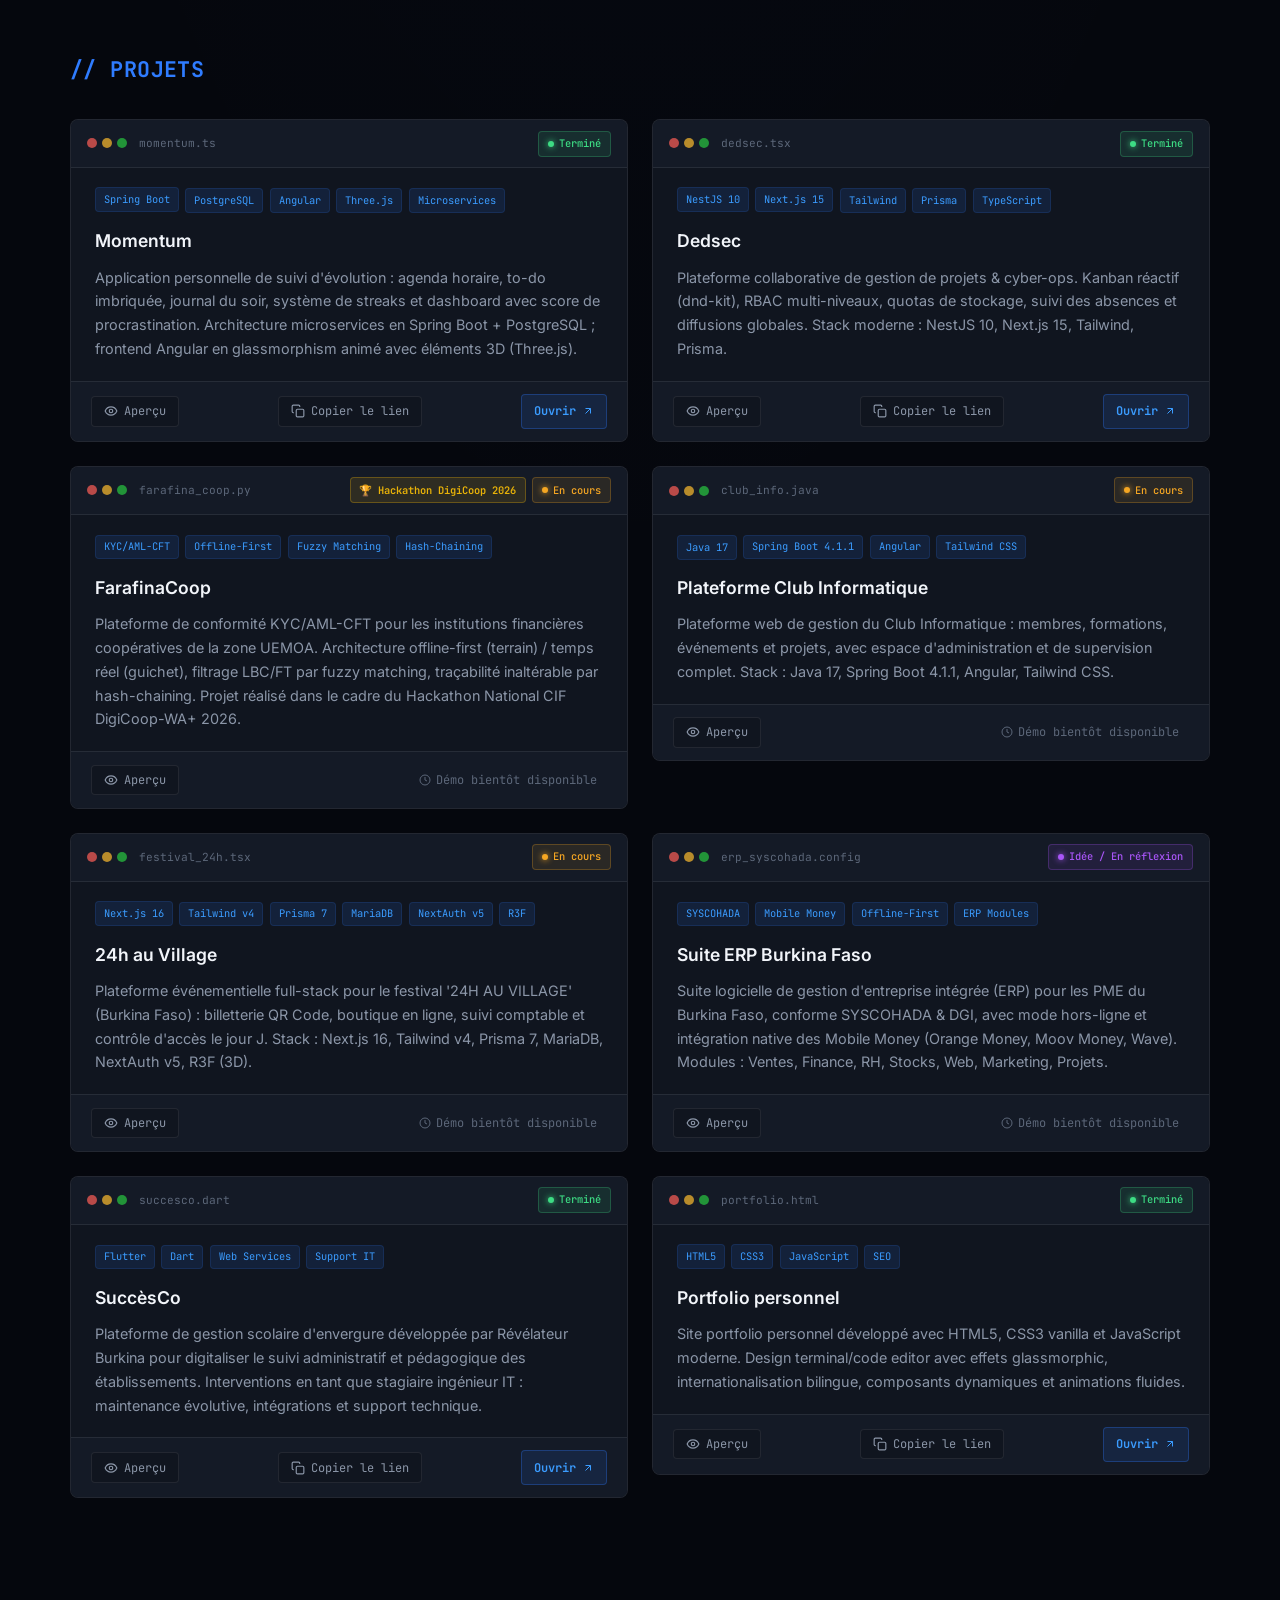
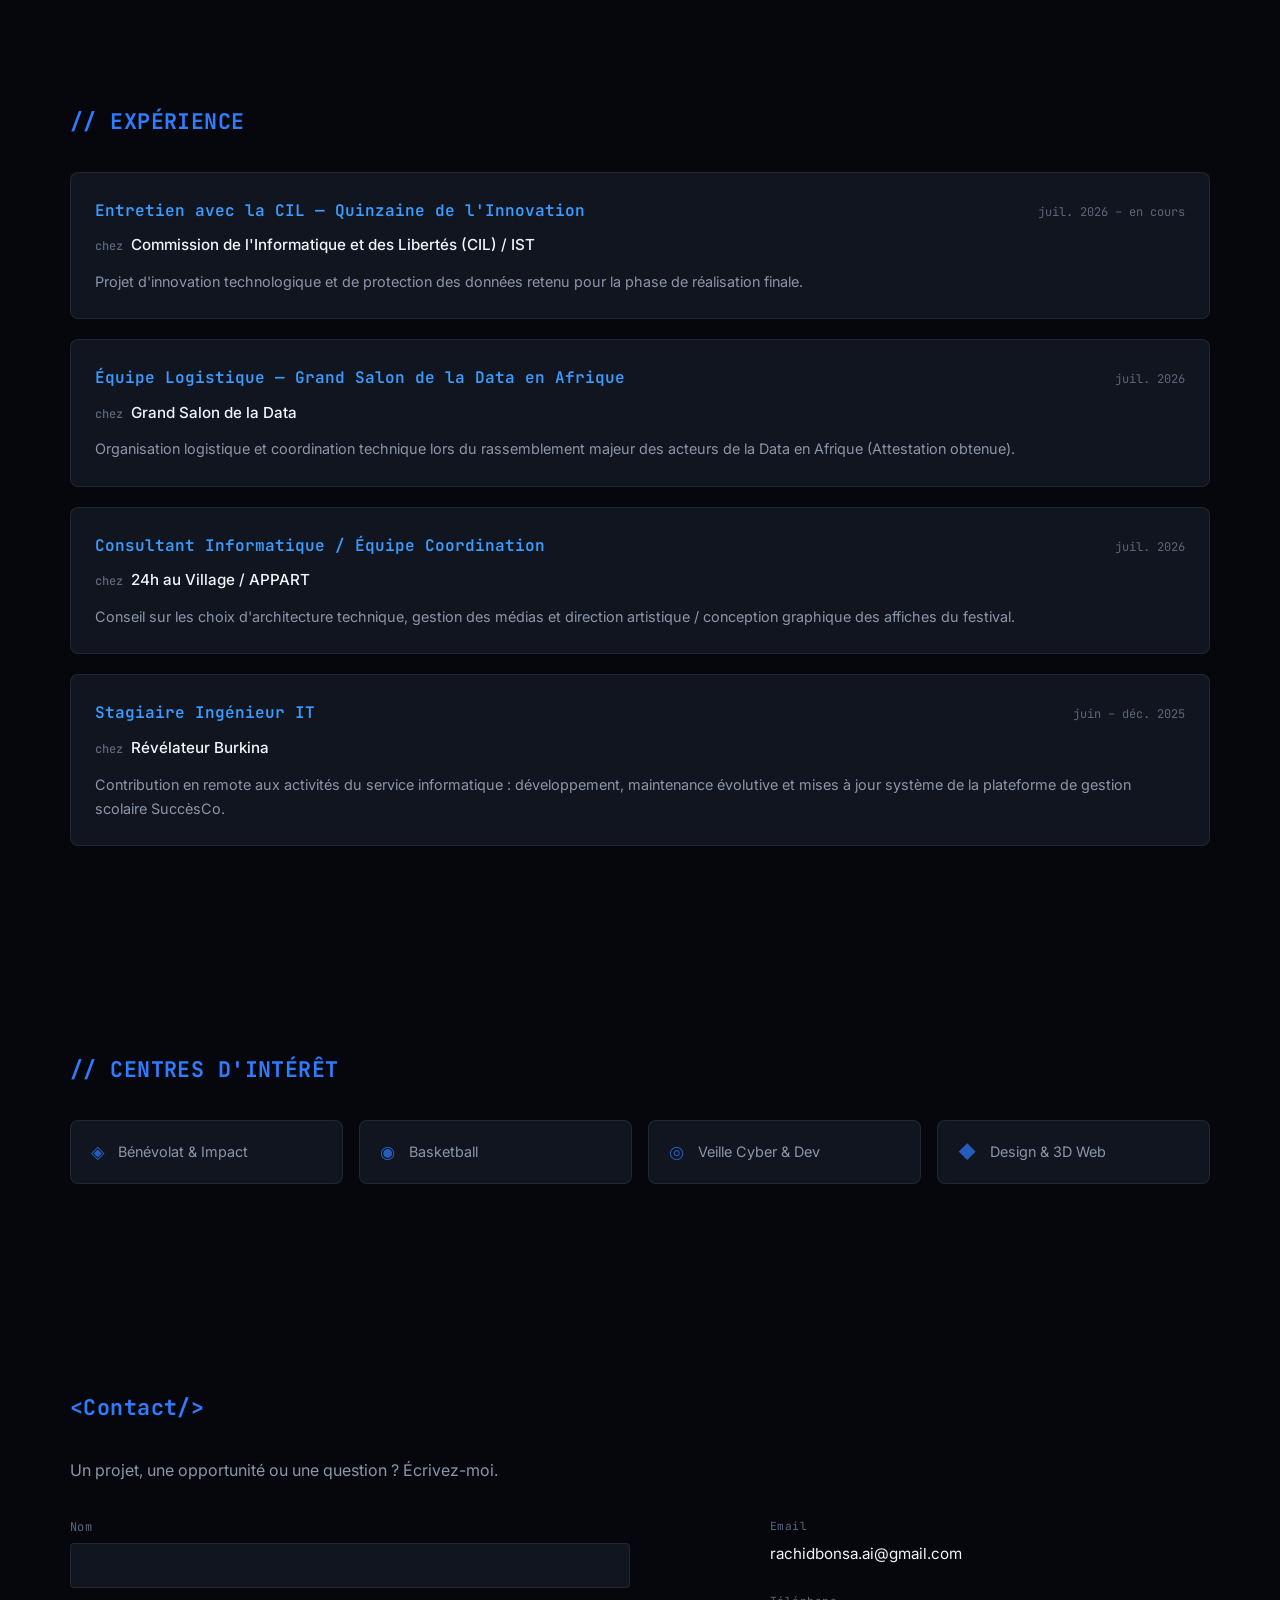
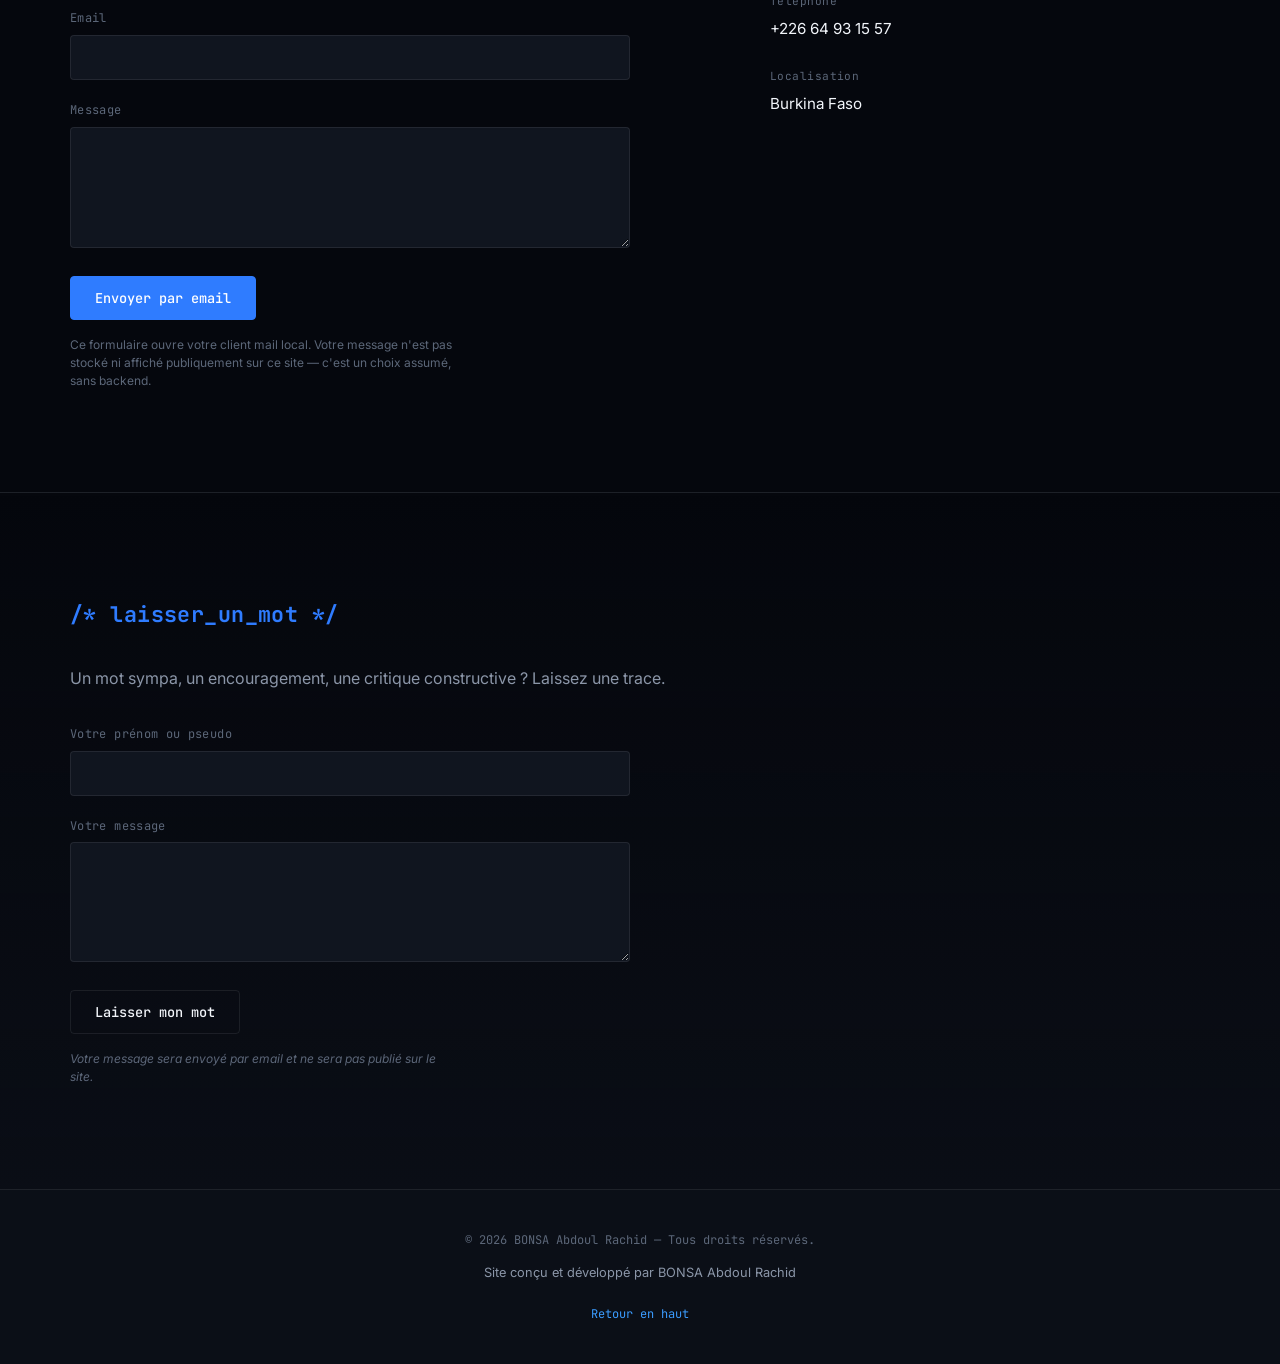
==== commit 9dd2a0d7: "Update projects & experience sections – remove DevisPro, add Momentum/Dedsec/FarafinaCoop/Club Info/" ====
--- a/index.html
+++ b/index.html
@@ -3,18 +3,68 @@
 <head>
   <meta charset="UTF-8">
   <meta name="viewport" content="width=device-width, initial-scale=1.0">
-  <meta name="description" content="Portfolio de BONSA Abdoul Rachid — Étudiant en Réseaux Informatiques & Télécommunications, développeur full-stack en formation au Burkina Faso.">
+  <title>BONSA Abdoul Rachid — Développeur Full-Stack & Étudiant Réseaux & Télécoms</title>
+
+  <!-- Meta SEO & Referencement -->
+  <meta name="description" content="Portfolio professionnel de BONSA Abdoul Rachid — Étudiant en Réseaux Informatiques & Télécommunications (IST) et Développeur Full-Stack (Java, Spring Boot, NestJS, Next.js, Angular, PostgreSQL). Découvrez mes projets (Momentum, Dedsec, FarafinaCoop) et mon parcours.">
+  <meta name="keywords" content="BONSA Abdoul Rachid, Rachid Bonsa, Développeur Full-Stack, Réseaux Informatiques, Télécommunications, IST Burkina Faso, Spring Boot, Angular, NestJS, Next.js, PostgreSQL, Momentum, Dedsec, FarafinaCoop, SuccèsCo, Cyber-ops">
   <meta name="author" content="BONSA Abdoul Rachid">
-  <meta name="robots" content="index, follow">
-
-  <!-- Open Graph -->
+  <meta name="robots" content="index, follow, max-image-preview:large">
+  <link rel="canonical" href="https://rbonsa404.github.io/mon-portfolio/">
+
+  <!-- Open Graph / Facebook / LinkedIn -->
   <meta property="og:type" content="website">
-  <meta property="og:title" content="BONSA Abdoul Rachid — Portfolio">
-  <meta property="og:description" content="Étudiant RIT & Développeur Full-Stack. Projets, formations et contact professionnel.">
+  <meta property="og:url" content="https://rbonsa404.github.io/mon-portfolio/">
+  <meta property="og:title" content="BONSA Abdoul Rachid — Développeur Full-Stack & Ingénierie RIT">
+  <meta property="og:description" content="Étudiant RIT & Développeur Full-Stack. Découvez mes réalisations web, architectures microservices, projets hackathon et parcours professionnel.">
+  <meta property="og:image" content="https://rbonsa404.github.io/mon-portfolio/assets/img/profile.jpg">
   <meta property="og:locale" content="fr_FR">
   <meta property="og:locale:alternate" content="en_US">
-
-  <title>BONSA Abdoul Rachid — Portfolio</title>
+  <meta property="og:site_name" content="Portfolio BONSA Abdoul Rachid">
+
+  <!-- Twitter Cards -->
+  <meta name="twitter:card" content="summary_large_image">
+  <meta name="twitter:title" content="BONSA Abdoul Rachid — Développeur Full-Stack & Étudiant RIT">
+  <meta name="twitter:description" content="Développeur Full-Stack (Spring Boot, NestJS, Next.js, Angular) & Réseaux. Projets et compétences.">
+  <meta name="twitter:image" content="https://rbonsa404.github.io/mon-portfolio/assets/img/profile.jpg">
+
+  <!-- Schema.org JSON-LD (Données Structurées) -->
+  <script type="application/ld+json">
+  {
+    "@context": "https://schema.org",
+    "@type": "Person",
+    "name": "BONSA Abdoul Rachid",
+    "givenName": "Abdoul Rachid",
+    "familyName": "BONSA",
+    "url": "https://rbonsa404.github.io/mon-portfolio/",
+    "email": "mailto:rachidbonsa.ai@gmail.com",
+    "telephone": "+22664931557",
+    "jobTitle": "Développeur Full-Stack & Étudiant en Réseaux Informatiques et Télécommunications",
+    "worksFor": {
+      "@type": "Organization",
+      "name": "Révélateur Burkina"
+    },
+    "alumniOf": {
+      "@type": "EducationalOrganization",
+      "name": "Institut Supérieur de Technologie (IST)"
+    },
+    "knowsAbout": [
+      "Full-Stack Development",
+      "Java Spring Boot",
+      "NestJS",
+      "Next.js",
+      "Angular",
+      "PostgreSQL",
+      "Microservices Architecture",
+      "Computer Networks & Telecommunications",
+      "Cyber-Ops & Security"
+    ],
+    "address": {
+      "@type": "PostalAddress",
+      "addressCountry": "Burkina Faso"
+    }
+  }
+  </script>
 
   <link rel="icon" href="favicon.svg" type="image/svg+xml">
   <link rel="alternate icon" href="favicon.ico">
--- a/css/style.css
+++ b/css/style.css
@@ -24,6 +24,8 @@
 
   --status-completed: #3DDC84;
   --status-progress: #F5A623;
+  --status-idea: #A855F7;
+  --status-hackathon: #EAB308;
   --status-confidential: #6B7A90;
 
   --font-mono: "JetBrains Mono", "Fira Code", "Courier New", monospace;
@@ -705,6 +707,7 @@
 }
 
 /* ── Badges ── */
+/* ── Badges & Status Chips ── */
 .badge {
   display: inline-flex;
   align-items: center;
@@ -718,6 +721,41 @@
   flex-shrink: 0;
 }
 
+.badge__dot {
+  width: 6px;
+  height: 6px;
+  border-radius: 50%;
+  display: inline-block;
+}
+
+.badge__dot--pulse {
+  position: relative;
+}
+
+.badge--completed .badge__dot--pulse {
+  background: var(--status-completed);
+  box-shadow: 0 0 6px var(--status-completed);
+  animation: pulseDot 2s infinite;
+}
+
+.badge--progress .badge__dot--pulse {
+  background: var(--status-progress);
+  box-shadow: 0 0 6px var(--status-progress);
+  animation: pulseDot 2s infinite;
+}
+
+.badge--idea .badge__dot--pulse {
+  background: var(--status-idea);
+  box-shadow: 0 0 6px var(--status-idea);
+  animation: pulseDot 2s infinite;
+}
+
+@keyframes pulseDot {
+  0% { transform: scale(0.95); opacity: 0.8; }
+  50% { transform: scale(1.25); opacity: 1; }
+  100% { transform: scale(0.95); opacity: 0.8; }
+}
+
 .badge--completed {
   color: var(--status-completed);
   background: rgba(61, 220, 132, 0.1);
@@ -728,6 +766,19 @@
   color: var(--status-progress);
   background: rgba(245, 166, 35, 0.1);
   border: 1px solid rgba(245, 166, 35, 0.25);
+}
+
+.badge--idea {
+  color: var(--status-idea);
+  background: rgba(168, 85, 247, 0.1);
+  border: 1px solid rgba(168, 85, 247, 0.25);
+}
+
+.badge--hackathon {
+  color: var(--status-hackathon);
+  background: rgba(234, 179, 8, 0.12);
+  border: 1px solid rgba(234, 179, 8, 0.3);
+  font-weight: 600;
 }
 
 .badge--confidential {
@@ -790,18 +841,54 @@
   }
 }
 
-/* ── Projects — fenêtres code ── */
+/* ── Projects — fenêtres code & 3D Flip ── */
 .projects-grid {
   display: grid;
   gap: 1.5rem;
 }
 
 .project-card {
-  transition: transform 0.35s var(--ease-out);
-}
-
-.project-card:hover {
-  transform: translateY(-6px);
+  position: relative;
+  width: 100%;
+}
+
+.project-card__perspective {
+  perspective: 1200px;
+  width: 100%;
+}
+
+.project-card__flipper {
+  position: relative;
+  width: 100%;
+  transition: transform 0.6s cubic-bezier(0.2, 0.8, 0.2, 1);
+  transform-style: preserve-3d;
+}
+
+.project-card.is-flipped .project-card__flipper {
+  transform: rotateY(180deg);
+}
+
+.project-card__face {
+  width: 100%;
+  backface-visibility: hidden;
+  -webkit-backface-visibility: hidden;
+}
+
+.project-card__front {
+  position: relative;
+  z-index: 2;
+  transform: rotateY(0deg);
+}
+
+.project-card__back {
+  position: absolute;
+  top: 0;
+  left: 0;
+  right: 0;
+  bottom: 0;
+  z-index: 1;
+  transform: rotateY(180deg);
+  height: 100%;
 }
 
 .project-card__window {
@@ -809,6 +896,9 @@
   border: 1px solid var(--border);
   border-radius: var(--radius-md);
   overflow: hidden;
+  display: flex;
+  flex-direction: column;
+  height: 100%;
   transition: border-color 0.3s, box-shadow 0.3s;
 }
 
@@ -866,8 +956,23 @@
   white-space: nowrap;
 }
 
+.btn-close-flip {
+  font-size: 0.85rem;
+  color: var(--text-muted);
+  padding: 0.2rem 0.5rem;
+  border-radius: var(--radius-sm);
+  background: transparent;
+  transition: color 0.2s, background 0.2s;
+}
+
+.btn-close-flip:hover {
+  color: var(--text-primary);
+  background: rgba(255, 255, 255, 0.1);
+}
+
 .project-card__body {
-  padding: 1.25rem 1.5rem 1.5rem;
+  padding: 1.25rem 1.5rem 1.25rem;
+  flex: 1;
 }
 
 .project-card__stack {
@@ -896,6 +1001,154 @@
   font-size: 0.9rem;
   color: var(--text-secondary);
   line-height: 1.65;
+}
+
+/* Actions Footer Bar */
+.project-card__actions {
+  display: flex;
+  align-items: center;
+  justify-content: space-between;
+  gap: 0.5rem;
+  padding: 0.75rem 1.25rem;
+  background: var(--surface-raised);
+  border-top: 1px solid var(--border);
+  margin-top: auto;
+  flex-wrap: wrap;
+}
+
+.project-card__actions--back {
+  background: var(--surface);
+}
+
+.btn-action {
+  display: inline-flex;
+  align-items: center;
+  gap: 0.4rem;
+  padding: 0.4rem 0.75rem;
+  font-size: 0.75rem;
+  border-radius: var(--radius-sm);
+  border: 1px solid var(--border);
+  color: var(--text-secondary);
+  background: var(--surface);
+  transition: all 0.25s var(--ease-out);
+  cursor: pointer;
+}
+
+.btn-action:hover {
+  border-color: var(--accent);
+  color: var(--accent-bright);
+  box-shadow: 0 0 10px var(--accent-glow);
+  transform: translateY(-1px);
+}
+
+.btn-action--primary {
+  background: var(--accent-subtle);
+  color: var(--accent-bright);
+  border-color: rgba(47, 124, 255, 0.3);
+  font-weight: 600;
+}
+
+.btn-action--primary:hover {
+  background: var(--accent);
+  color: #fff;
+}
+
+.btn-action--copied {
+  border-color: var(--status-completed);
+  color: var(--status-completed);
+  background: rgba(61, 220, 132, 0.15);
+}
+
+.no-link-tag {
+  display: inline-flex;
+  align-items: center;
+  gap: 0.35rem;
+  font-size: 0.75rem;
+  color: var(--text-muted);
+  padding: 0.35rem 0.6rem;
+}
+
+/* Live Preview & Fallback Frame */
+.project-card__preview-body {
+  padding: 1rem;
+  flex: 1;
+  display: flex;
+  flex-direction: column;
+  justify-content: center;
+  min-height: 220px;
+}
+
+.preview-iframe-wrapper {
+  position: relative;
+  width: 100%;
+  height: 230px;
+  border-radius: var(--radius-sm);
+  overflow: hidden;
+  border: 1px solid var(--border);
+  background: var(--bg-deep);
+}
+
+.preview-iframe-wrapper iframe {
+  width: 100%;
+  height: 100%;
+  border: none;
+}
+
+.preview-overlay {
+  position: absolute;
+  inset: 0;
+  background: rgba(5, 7, 13, 0.6);
+  backdrop-filter: blur(2px);
+  display: flex;
+  align-items: center;
+  justify-content: center;
+  opacity: 0;
+  transition: opacity 0.3s ease;
+}
+
+.preview-iframe-wrapper:hover .preview-overlay {
+  opacity: 1;
+}
+
+.preview-mockup-fallback {
+  text-align: center;
+  padding: 1.5rem 1rem;
+  display: flex;
+  flex-direction: column;
+  align-items: center;
+  justify-content: center;
+  gap: 0.5rem;
+  background: linear-gradient(135deg, rgba(16, 21, 31, 0.8), rgba(20, 26, 38, 0.9));
+  border: 1px dashed var(--border);
+  border-radius: var(--radius-sm);
+  height: 100%;
+}
+
+.mockup-icon {
+  font-size: 1.8rem;
+  margin-bottom: 0.25rem;
+}
+
+.mockup-title {
+  font-size: 1rem;
+  color: var(--text-primary);
+  font-weight: 600;
+}
+
+.mockup-desc {
+  font-size: 0.8rem;
+  color: var(--text-secondary);
+  max-width: 40ch;
+  line-height: 1.4;
+}
+
+.mockup-badge-row {
+  margin-block: 0.5rem;
+}
+
+.mockup-note {
+  font-size: 0.75rem;
+  color: var(--accent-bright);
 }
 
 /* ── Experience ── */
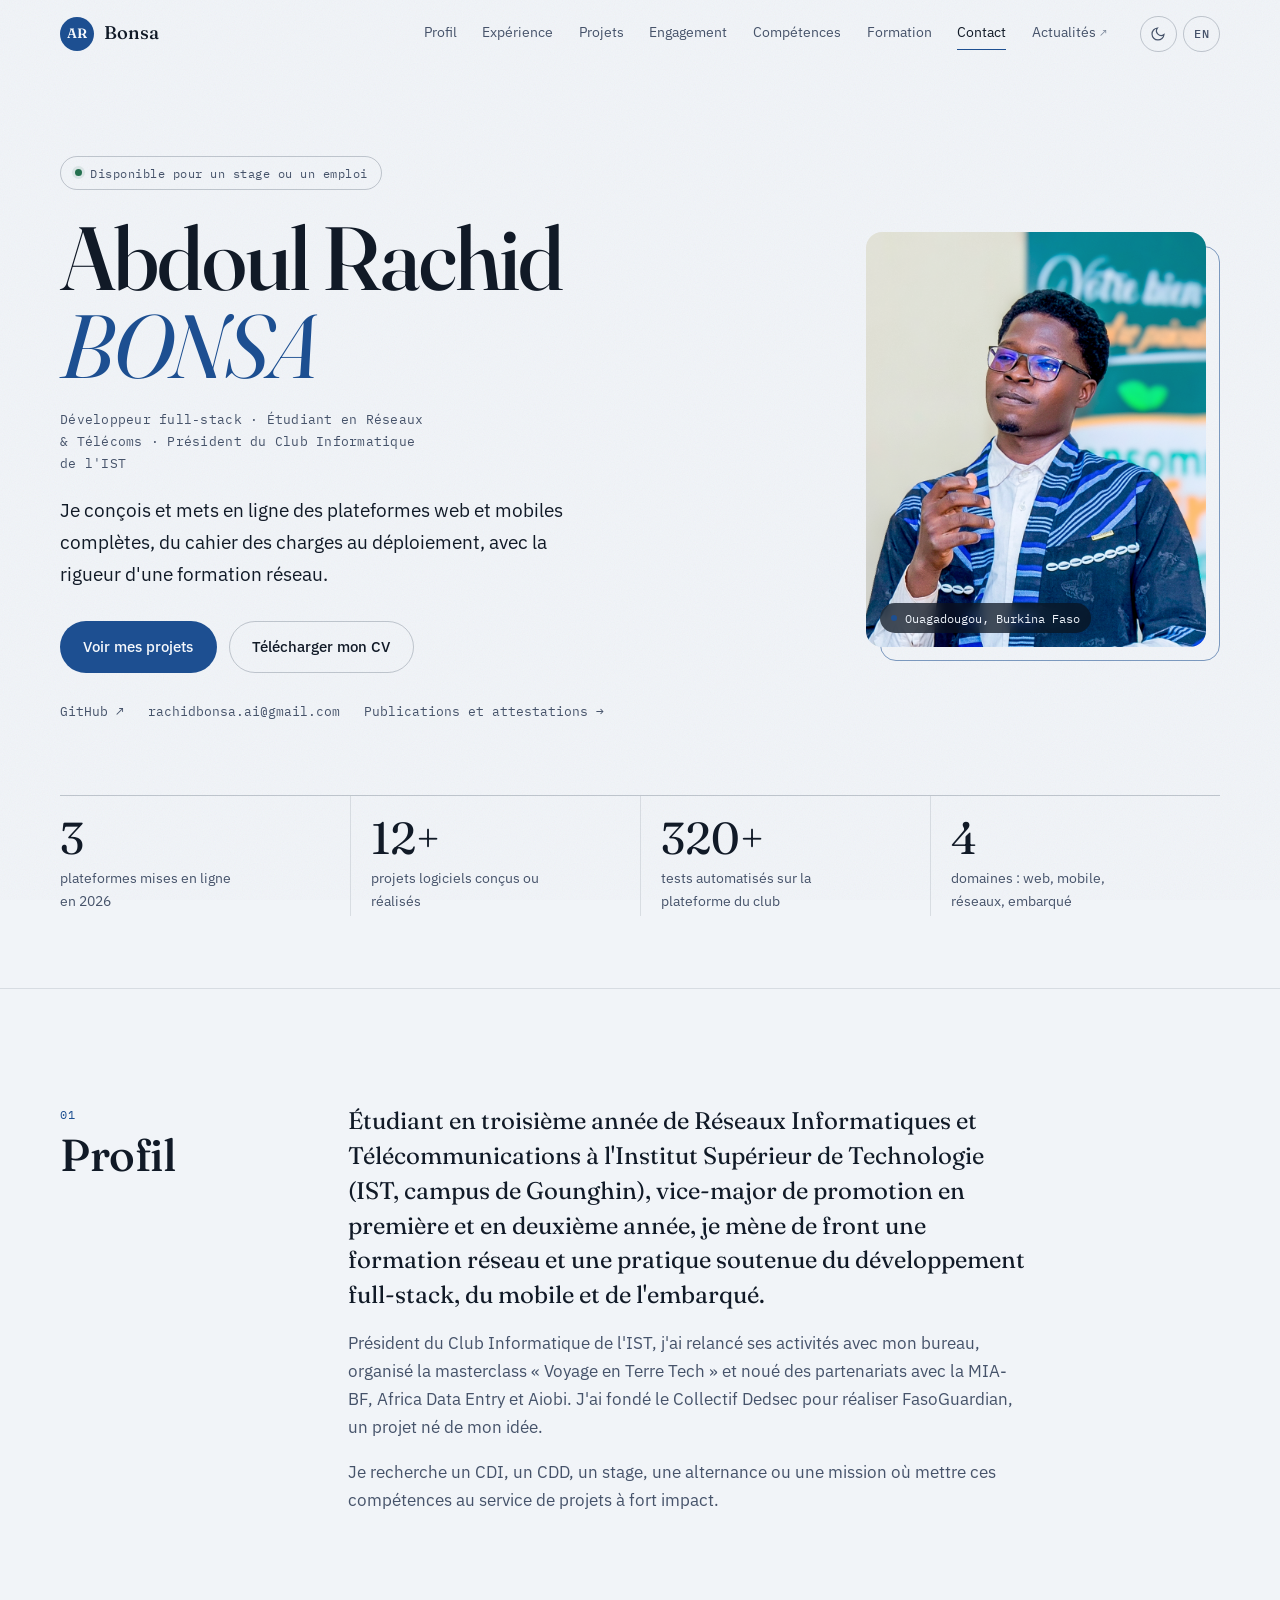
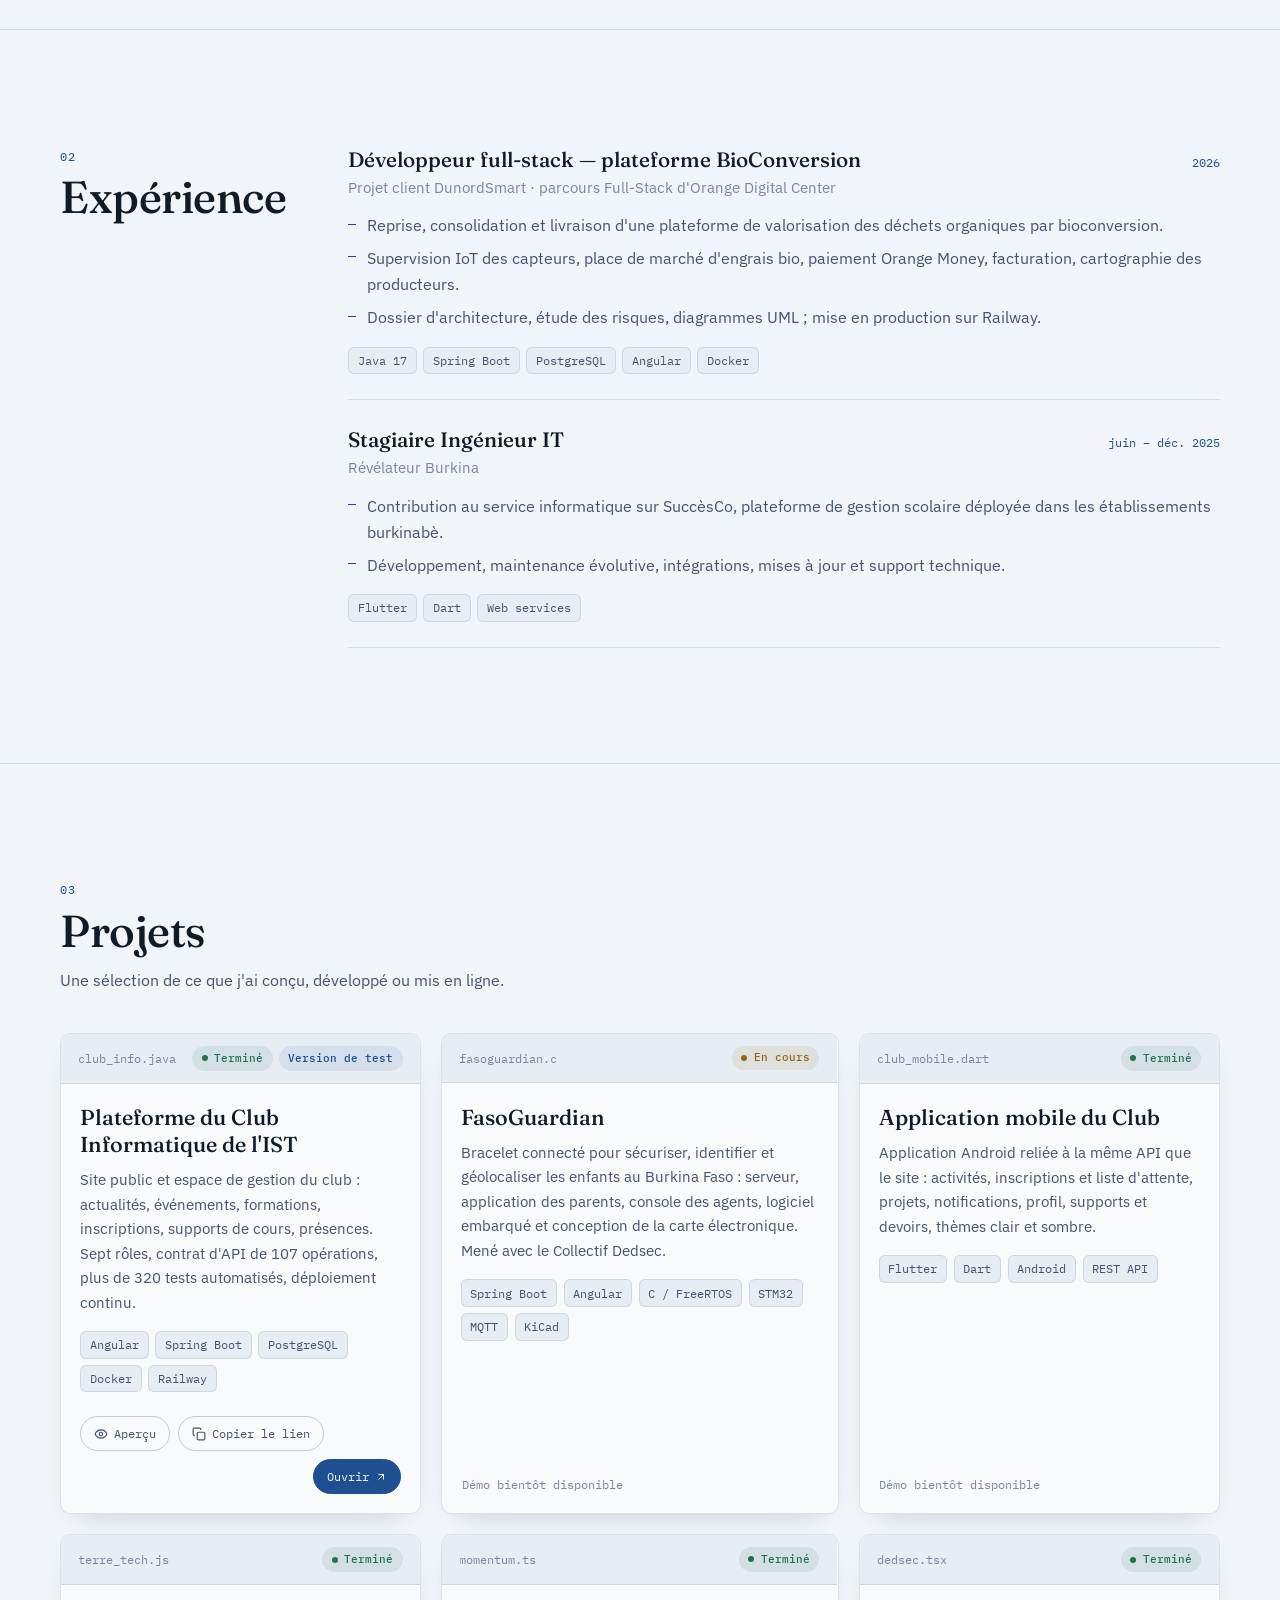
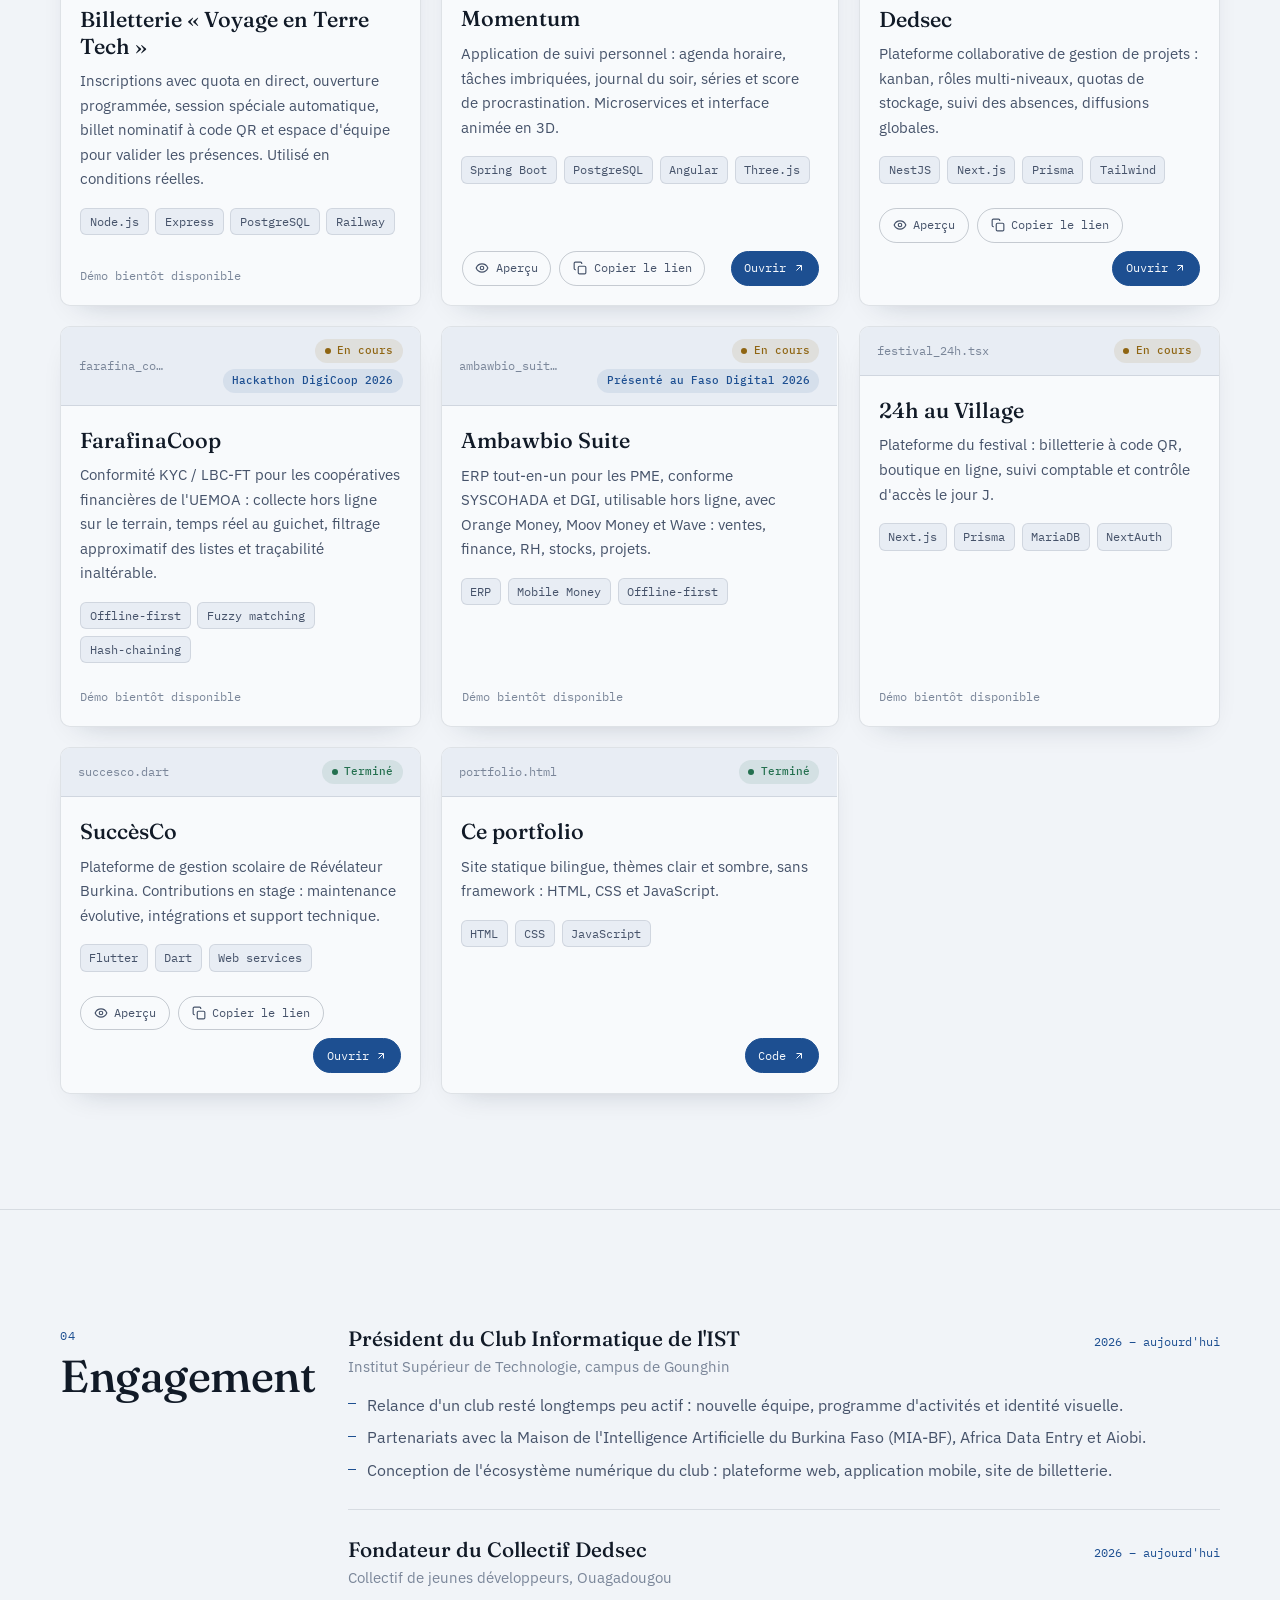
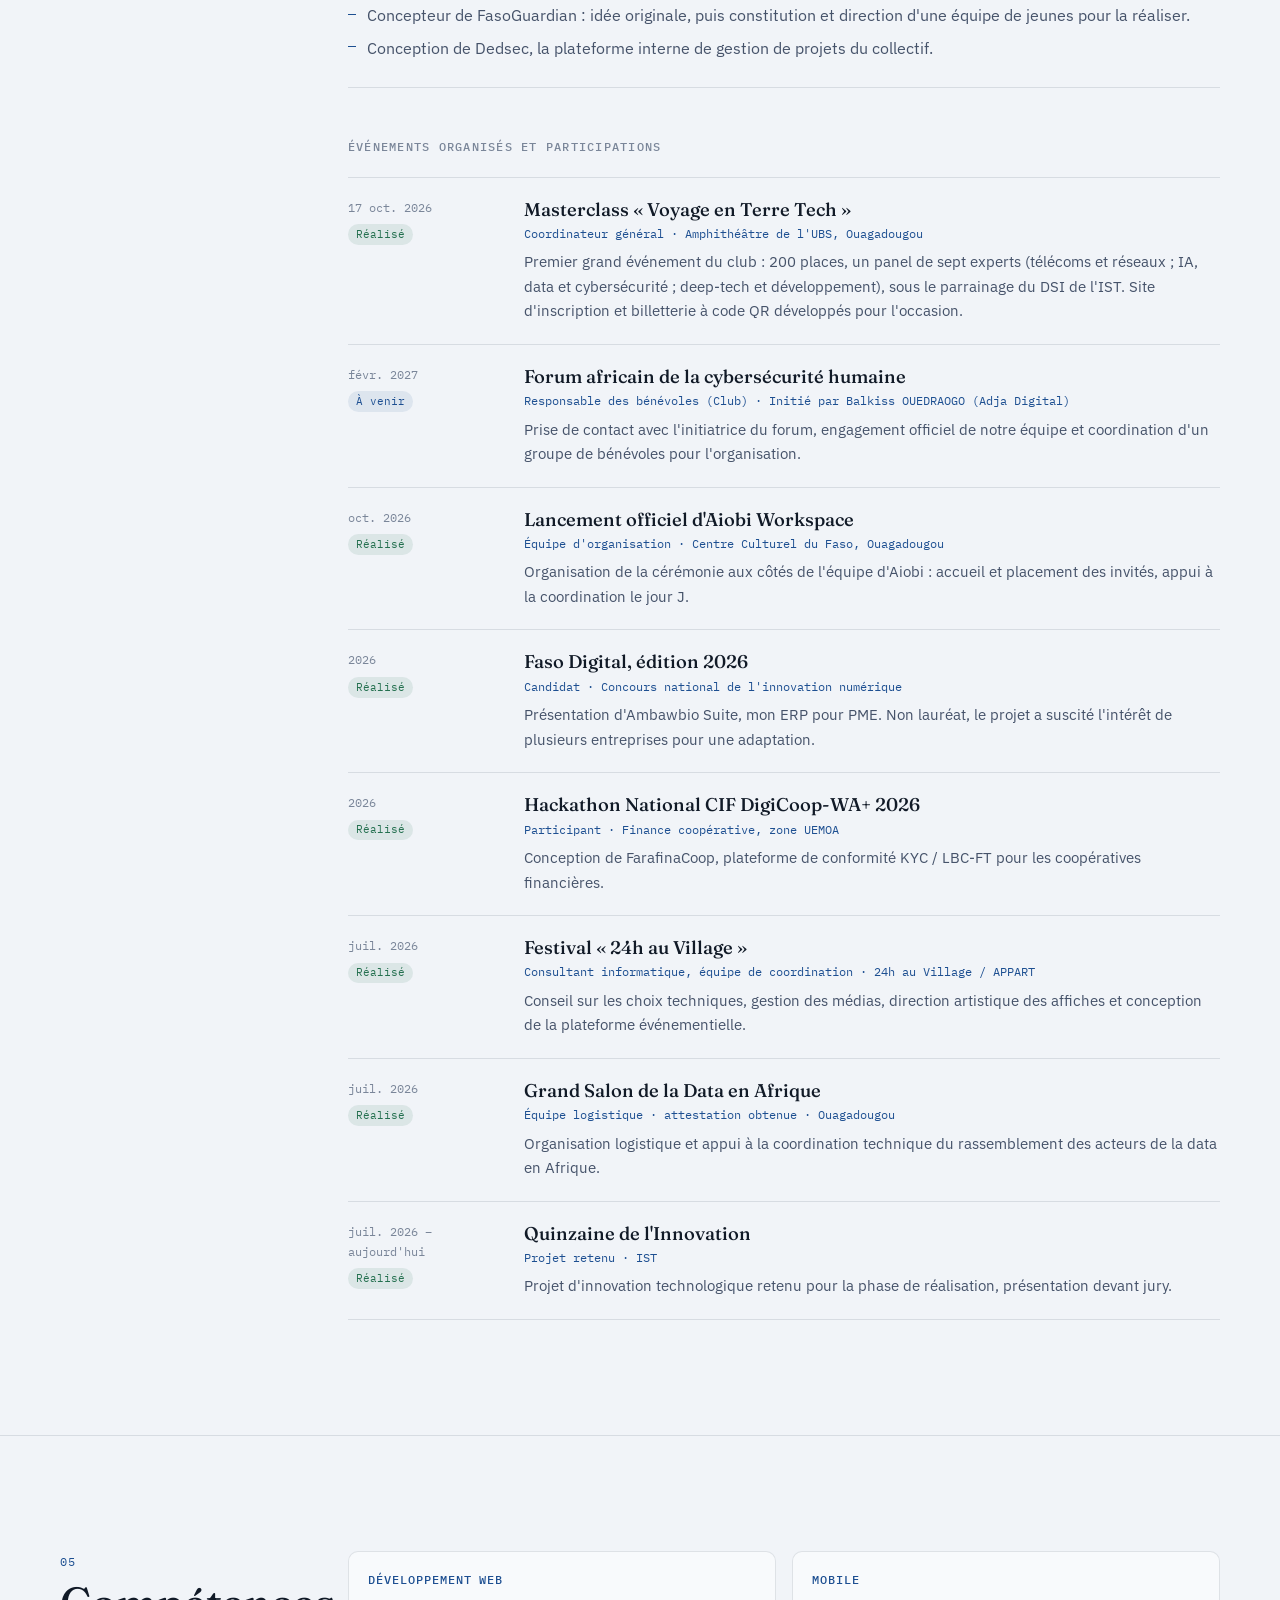
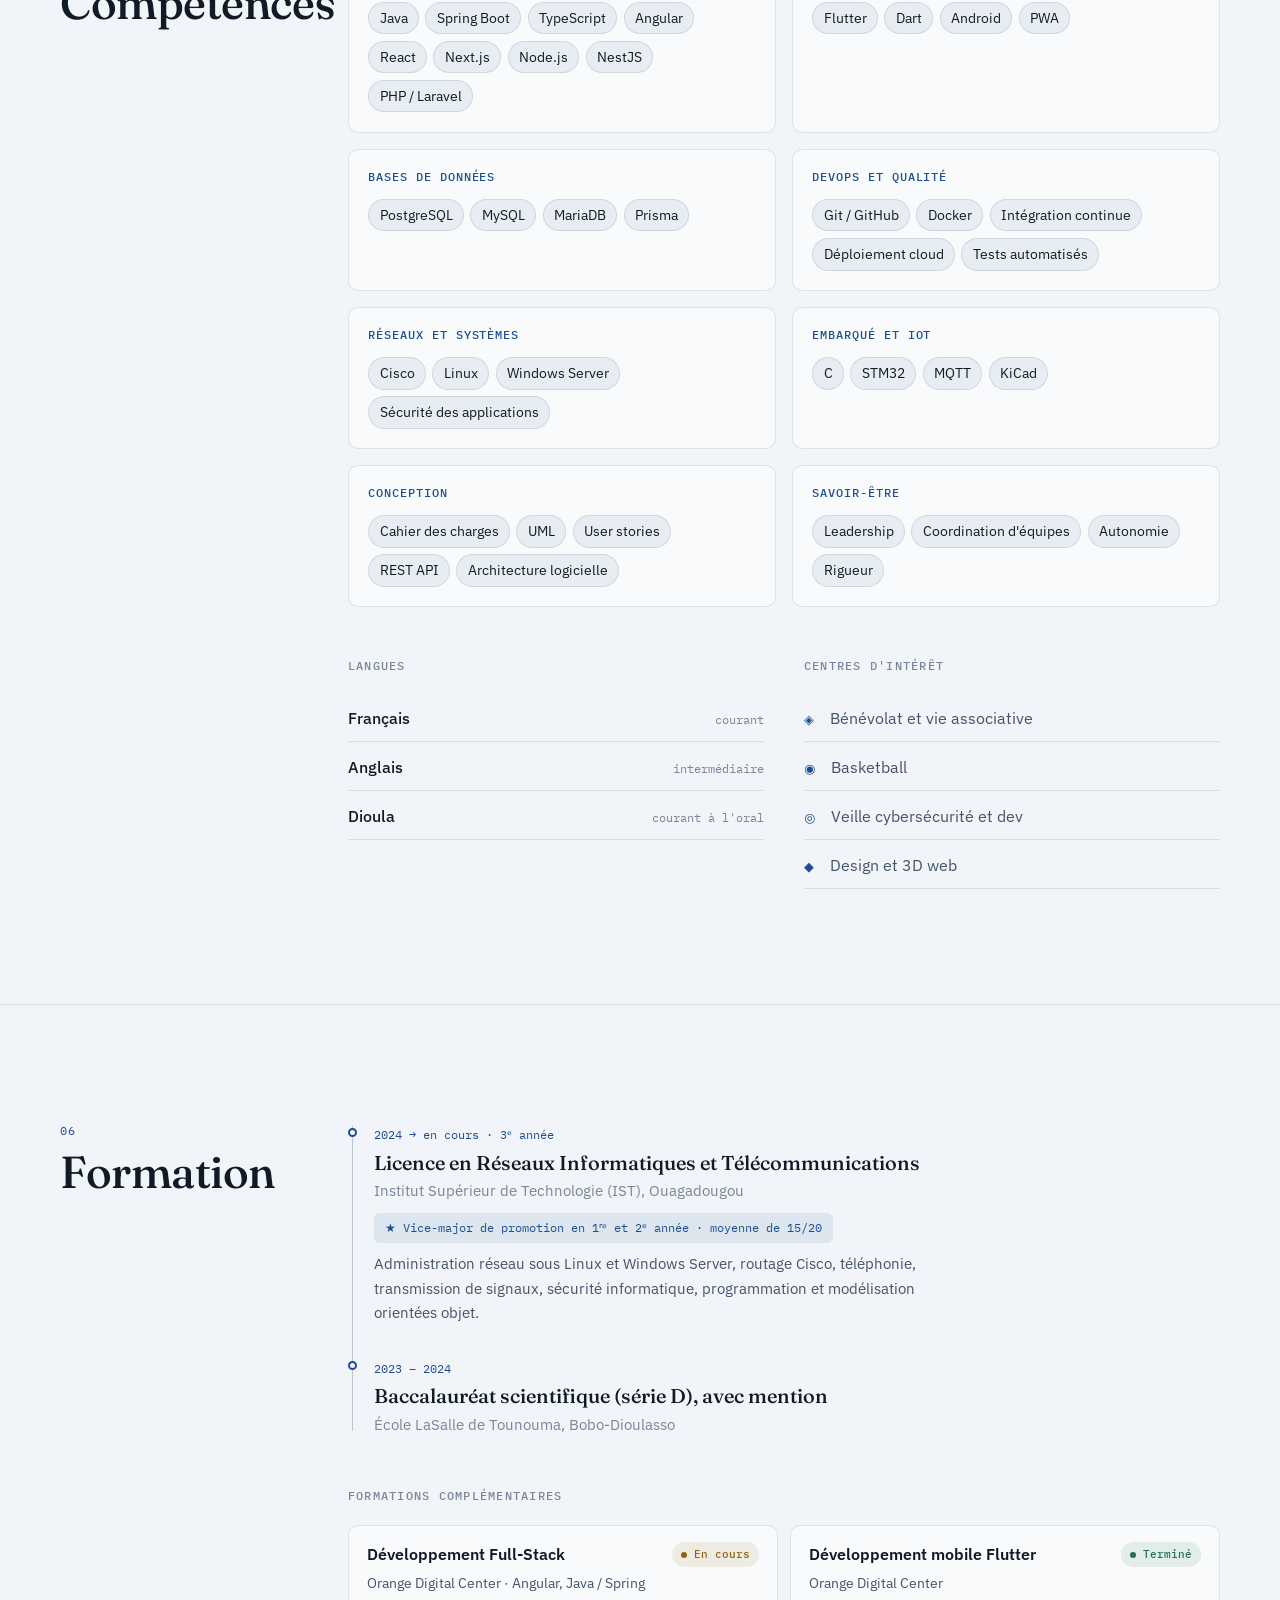
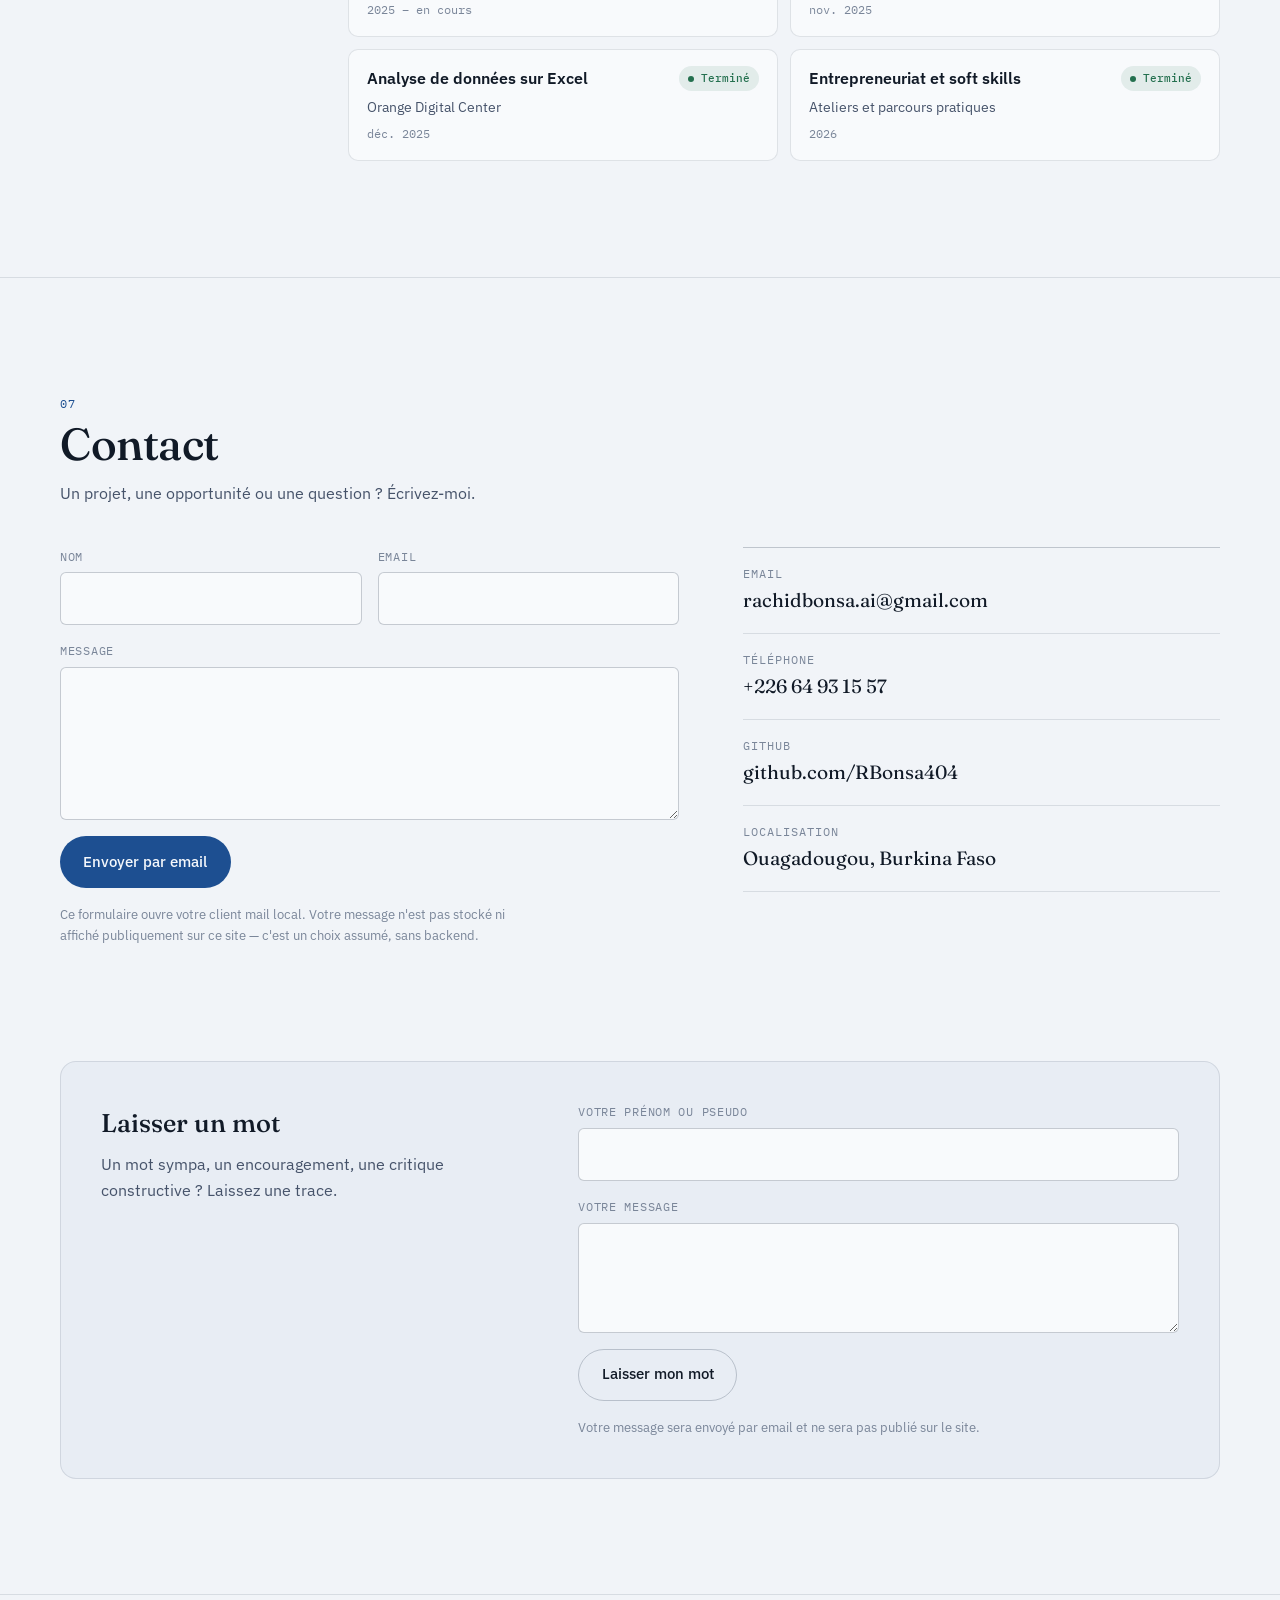
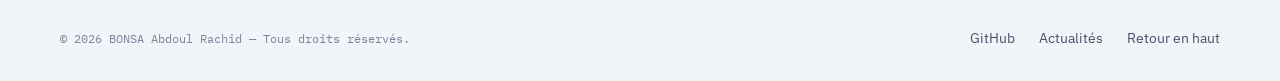
==== commit 6cb6bdbb: "Refonte du portfolio : contenus à jour, thème clair, palette bleue, page Actualités" ====
--- a/index.html
+++ b/index.html
@@ -5,18 +5,31 @@
   <meta name="viewport" content="width=device-width, initial-scale=1.0">
   <title>BONSA Abdoul Rachid — Développeur Full-Stack & Étudiant Réseaux & Télécoms</title>
 
+  <!-- Thème appliqué avant le premier rendu, pour éviter un flash -->
+  <script>
+    (function () {
+      var theme = null;
+      try { theme = localStorage.getItem("portfolio-theme"); } catch (e) {}
+      if (theme !== "light" && theme !== "dark") {
+        theme = window.matchMedia && window.matchMedia("(prefers-color-scheme: light)").matches ? "light" : "dark";
+      }
+      document.documentElement.setAttribute("data-theme", theme);
+    })();
+  </script>
+
   <!-- Meta SEO & Referencement -->
-  <meta name="description" content="Portfolio professionnel de BONSA Abdoul Rachid — Étudiant en Réseaux Informatiques & Télécommunications (IST) et Développeur Full-Stack (Java, Spring Boot, NestJS, Next.js, Angular, PostgreSQL). Découvrez mes projets (Momentum, Dedsec, FarafinaCoop) et mon parcours.">
-  <meta name="keywords" content="BONSA Abdoul Rachid, Rachid Bonsa, Développeur Full-Stack, Réseaux Informatiques, Télécommunications, IST Burkina Faso, Spring Boot, Angular, NestJS, Next.js, PostgreSQL, Momentum, Dedsec, FarafinaCoop, SuccèsCo, Cyber-ops">
+  <meta name="description" content="Portfolio de BONSA Abdoul Rachid — Développeur full-stack et étudiant en Réseaux Informatiques & Télécommunications à l'IST (Ouagadougou), Président du Club Informatique de l'IST. Projets web, mobile et embarqué.">
+  <meta name="keywords" content="BONSA Abdoul Rachid, Rachid Bonsa, Développeur Full-Stack, Réseaux Informatiques, Télécommunications, IST Burkina Faso, Club Informatique IST, FasoGuardian, Spring Boot, Angular, Next.js, Flutter">
   <meta name="author" content="BONSA Abdoul Rachid">
   <meta name="robots" content="index, follow, max-image-preview:large">
+  <meta name="theme-color" content="#0c121c">
   <link rel="canonical" href="https://rbonsa404.github.io/mon-portfolio/">
 
   <!-- Open Graph / Facebook / LinkedIn -->
   <meta property="og:type" content="website">
   <meta property="og:url" content="https://rbonsa404.github.io/mon-portfolio/">
-  <meta property="og:title" content="BONSA Abdoul Rachid — Développeur Full-Stack & Ingénierie RIT">
-  <meta property="og:description" content="Étudiant RIT & Développeur Full-Stack. Découvez mes réalisations web, architectures microservices, projets hackathon et parcours professionnel.">
+  <meta property="og:title" content="BONSA Abdoul Rachid — Développeur Full-Stack">
+  <meta property="og:description" content="Développeur full-stack, étudiant en Réseaux & Télécoms à l'IST et Président du Club Informatique de l'IST. Projets, expériences et engagement.">
   <meta property="og:image" content="https://rbonsa404.github.io/mon-portfolio/assets/img/profile.jpg">
   <meta property="og:locale" content="fr_FR">
   <meta property="og:locale:alternate" content="en_US">
@@ -24,8 +37,8 @@
 
   <!-- Twitter Cards -->
   <meta name="twitter:card" content="summary_large_image">
-  <meta name="twitter:title" content="BONSA Abdoul Rachid — Développeur Full-Stack & Étudiant RIT">
-  <meta name="twitter:description" content="Développeur Full-Stack (Spring Boot, NestJS, Next.js, Angular) & Réseaux. Projets et compétences.">
+  <meta name="twitter:title" content="BONSA Abdoul Rachid — Développeur Full-Stack">
+  <meta name="twitter:description" content="Développeur full-stack (Spring Boot, Angular, Next.js, Flutter) et étudiant en Réseaux & Télécoms.">
   <meta name="twitter:image" content="https://rbonsa404.github.io/mon-portfolio/assets/img/profile.jpg">
 
   <!-- Schema.org JSON-LD (Données Structurées) -->
@@ -40,10 +53,7 @@
     "email": "mailto:rachidbonsa.ai@gmail.com",
     "telephone": "+22664931557",
     "jobTitle": "Développeur Full-Stack & Étudiant en Réseaux Informatiques et Télécommunications",
-    "worksFor": {
-      "@type": "Organization",
-      "name": "Révélateur Burkina"
-    },
+    "sameAs": ["https://github.com/RBonsa404"],
     "alumniOf": {
       "@type": "EducationalOrganization",
       "name": "Institut Supérieur de Technologie (IST)"
@@ -51,16 +61,16 @@
     "knowsAbout": [
       "Full-Stack Development",
       "Java Spring Boot",
-      "NestJS",
+      "Angular",
       "Next.js",
-      "Angular",
+      "Flutter",
       "PostgreSQL",
-      "Microservices Architecture",
       "Computer Networks & Telecommunications",
-      "Cyber-Ops & Security"
+      "Embedded Systems & IoT"
     ],
     "address": {
       "@type": "PostalAddress",
+      "addressLocality": "Ouagadougou",
       "addressCountry": "Burkina Faso"
     }
   }
@@ -72,13 +82,13 @@
   <!-- Google Fonts -->
   <link rel="preconnect" href="https://fonts.googleapis.com">
   <link rel="preconnect" href="https://fonts.gstatic.com" crossorigin>
-  <link href="https://fonts.googleapis.com/css2?family=Inter:wght@400;500;600&family=JetBrains+Mono:wght@400;500;600;700&display=swap" rel="stylesheet">
+  <link href="https://fonts.googleapis.com/css2?family=Fraunces:opsz,wght@9..144,400;9..144,500;9..144,600&family=IBM+Plex+Mono:wght@400;500;600&family=IBM+Plex+Sans:wght@400;500;600&display=swap" rel="stylesheet">
 
   <link rel="stylesheet" href="css/style.css">
 </head>
 <body>
 
-  <!-- ═══ Preloader — boot terminal ═══ -->
+  <!-- ═══ Preloader ═══ -->
   <div id="preloader" class="preloader" aria-hidden="true">
     <div class="preloader__terminal">
       <span class="preloader__prompt">$</span>
@@ -87,163 +97,202 @@
     </div>
   </div>
 
-  <!-- ═══ Grille de fond (parallaxe) ═══ -->
-  <div class="bg-grid" id="bg-grid" aria-hidden="true"></div>
-
   <!-- ═══ Navigation ═══ -->
   <header class="header" id="header">
     <nav class="nav container" aria-label="Navigation principale" data-i18n-aria="aria_nav">
       <a href="#hero" class="nav__logo" aria-label="BONSA Abdoul Rachid">
-        <span class="nav__logo-prompt">&gt;_</span>
-        <span class="nav__logo-text">AB</span>
+        <span class="nav__logo-mark">AR</span>
+        <span class="nav__logo-text">Bonsa</span>
       </a>
 
-      <button class="nav__toggle" id="nav-toggle" aria-expanded="false" aria-controls="nav-menu" data-i18n-aria="aria_menu">
-        <span class="nav__toggle-bar"></span>
-        <span class="nav__toggle-bar"></span>
-        <span class="nav__toggle-bar"></span>
-      </button>
-
       <ul class="nav__menu" id="nav-menu">
-        <li><a href="#about" class="nav__link" data-i18n="nav_about">À propos</a></li>
+        <li><a href="#about" class="nav__link" data-i18n="nav_about">Profil</a></li>
+        <li><a href="#experience" class="nav__link" data-i18n="nav_experience">Expérience</a></li>
+        <li><a href="#projects" class="nav__link" data-i18n="nav_projects">Projets</a></li>
+        <li><a href="#engagement" class="nav__link" data-i18n="nav_engagement">Engagement</a></li>
+        <li><a href="#skills" class="nav__link" data-i18n="nav_skills">Compétences</a></li>
         <li><a href="#education" class="nav__link" data-i18n="nav_education">Formation</a></li>
-        <li><a href="#skills" class="nav__link" data-i18n="nav_skills">Compétences</a></li>
-        <li><a href="#projects" class="nav__link" data-i18n="nav_projects">Projets</a></li>
-        <li><a href="#experience" class="nav__link" data-i18n="nav_experience">Expérience</a></li>
         <li><a href="#contact" class="nav__link" data-i18n="nav_contact">Contact</a></li>
-        <li>
-          <button class="lang-toggle" id="lang-toggle" aria-label="Passer en anglais" data-i18n-aria="aria_lang">
-            <span class="lang-toggle__inner">
-              <span class="lang-toggle__label" data-i18n="lang_toggle">EN</span>
-            </span>
-          </button>
-        </li>
+        <li><a href="actualites.html" class="nav__link nav__link--page" data-i18n="nav_news">Actualités</a></li>
       </ul>
+
+      <div class="nav__tools">
+        <button class="tool-btn" id="theme-toggle" type="button" aria-label="Basculer le thème">
+          <svg class="tool-btn__icon tool-btn__icon--sun" width="16" height="16" viewBox="0 0 24 24" fill="none" stroke="currentColor" stroke-width="1.8" aria-hidden="true">
+            <circle cx="12" cy="12" r="4"/><path d="M12 2v2M12 20v2M4.9 4.9l1.4 1.4M17.7 17.7l1.4 1.4M2 12h2M20 12h2M4.9 19.1l1.4-1.4M17.7 6.3l1.4-1.4"/>
+          </svg>
+          <svg class="tool-btn__icon tool-btn__icon--moon" width="16" height="16" viewBox="0 0 24 24" fill="none" stroke="currentColor" stroke-width="1.8" aria-hidden="true">
+            <path d="M21 12.8A9 9 0 1 1 11.2 3a7 7 0 0 0 9.8 9.8z"/>
+          </svg>
+        </button>
+        <button class="tool-btn tool-btn--text mono" id="lang-toggle" type="button" aria-label="Passer en anglais" data-i18n-aria="aria_lang">
+          <span data-i18n="lang_toggle">EN</span>
+        </button>
+        <button class="nav__toggle" id="nav-toggle" type="button" aria-expanded="false" aria-controls="nav-menu" data-i18n-aria="aria_menu">
+          <span class="nav__toggle-bar"></span>
+          <span class="nav__toggle-bar"></span>
+        </button>
+      </div>
     </nav>
   </header>
 
   <main id="main">
 
     <!-- ═══ Hero ═══ -->
-    <section class="hero section" id="hero">
+    <section class="hero" id="hero">
       <div class="container hero__grid">
         <div class="hero__content reveal">
-          <p class="hero__prefix mono" data-i18n="hero_prefix">$ WhoAmI</p>
+          <p class="hero__prefix mono"><span class="hero__prefix-dot" aria-hidden="true"></span><span data-i18n="hero_prefix">Disponible pour un stage ou un emploi</span></p>
           <h1 class="hero__name">
-            <span class="hero__name-line">BONSA</span>
-            <span class="hero__name-line hero__name-line--accent">Abdoul Rachid<span class="cursor-blink" aria-hidden="true">▋</span></span>
+            <span class="hero__name-first">Abdoul Rachid</span>
+            <span class="hero__name-last">BONSA</span>
           </h1>
           <p class="hero__title mono" id="hero-title"></p>
           <p class="hero__tagline" id="hero-tagline"></p>
 
           <div class="hero__cta">
             <a href="#projects" class="btn btn--primary" data-i18n="hero_cta_projects">Voir mes projets</a>
-            <a href="#" class="btn btn--outline" id="hero-cv-btn" data-i18n="hero_cta_cv">Télécharger mon CV</a>
-          </div>
-
-          <!-- Liens sociaux — à activer quand disponibles -->
+            <a href="#" class="btn btn--outline" id="hero-cv-btn" download data-i18n="hero_cta_cv">Télécharger mon CV</a>
+          </div>
+
           <div class="hero__social">
-            <!-- Ajouter lien GitHub ici quand disponible -->
-            <!-- <a href="https://github.com/..." class="hero__social-link" target="_blank" rel="noopener noreferrer" aria-label="GitHub">GitHub</a> -->
-            <!-- Ajouter lien LinkedIn ici quand disponible -->
-            <!-- <a href="https://linkedin.com/in/..." class="hero__social-link" target="_blank" rel="noopener noreferrer" aria-label="LinkedIn">LinkedIn</a> -->
+            <a href="https://github.com/RBonsa404" class="hero__social-link mono" target="_blank" rel="noopener noreferrer">GitHub ↗</a>
+            <a href="mailto:rachidbonsa.ai@gmail.com" class="hero__social-link mono">rachidbonsa.ai@gmail.com</a>
+            <a href="actualites.html" class="hero__social-link mono"><span data-i18n="news_teaser">Publications et attestations</span> →</a>
           </div>
         </div>
 
         <div class="hero__visual reveal reveal--delay">
-          <div class="profile-frame">
-            <div class="profile-frame__corner profile-frame__corner--tl"></div>
-            <div class="profile-frame__corner profile-frame__corner--tr"></div>
-            <div class="profile-frame__corner profile-frame__corner--bl"></div>
-            <div class="profile-frame__corner profile-frame__corner--br"></div>
+          <figure class="profile-frame">
             <img
               src="assets/img/profile.jpg"
               alt="Photo de profil de BONSA Abdoul Rachid"
               class="profile-frame__img"
               id="profile-img"
-              width="320"
-              height="400"
+              width="360"
+              height="440"
               loading="eager"
             >
-            <div class="profile-frame__label mono">
+            <figcaption class="profile-frame__label mono">
               <span class="profile-frame__dot"></span>
-              profile.jpg
-            </div>
-          </div>
-        </div>
+              <span id="profile-location">Ouagadougou, Burkina Faso</span>
+            </figcaption>
+          </figure>
+        </div>
+      </div>
+
+      <div class="container">
+        <dl class="stats reveal" id="stats"></dl>
       </div>
     </section>
 
     <!-- ═══ À propos ═══ -->
     <section class="section about" id="about">
-      <div class="container">
-        <h2 class="section__title mono reveal" data-i18n="section_about">/* profil */</h2>
-        <div class="about__card reveal">
-          <p class="about__text" id="about-text"></p>
-        </div>
-      </div>
-    </section>
-
-    <!-- ═══ Formation ═══ -->
-    <section class="section education" id="education">
-      <div class="container">
-        <h2 class="section__title mono reveal" data-i18n="section_education">// FORMATION</h2>
-
-        <h3 class="subsection__title mono reveal" data-i18n="section_education_academic">Parcours académique</h3>
-        <div class="timeline" id="timeline-academic"></div>
-
-        <h3 class="subsection__title mono reveal subsection__title--spaced" data-i18n="section_education_complementary">Formations complémentaires</h3>
-        <div class="training-grid" id="training-complementary"></div>
-      </div>
-    </section>
-
-    <!-- ═══ Compétences ═══ -->
-    <section class="section skills" id="skills">
-      <div class="container">
-        <h2 class="section__title mono reveal" data-i18n="section_skills">// COMPÉTENCES</h2>
-        <div class="skills-grid" id="skills-grid"></div>
+      <div class="container section__layout">
+        <header class="section__head reveal">
+          <span class="section__index mono">01</span>
+          <h2 class="section__title" data-i18n="section_about">Profil</h2>
+        </header>
+        <div class="about__body reveal" id="about-text"></div>
+      </div>
+    </section>
+
+    <!-- ═══ Expérience ═══ -->
+    <section class="section experience" id="experience">
+      <div class="container section__layout">
+        <header class="section__head reveal">
+          <span class="section__index mono">02</span>
+          <h2 class="section__title" data-i18n="section_experience">Expérience</h2>
+        </header>
+        <div class="entry-list" id="experience-list"></div>
       </div>
     </section>
 
     <!-- ═══ Projets ═══ -->
     <section class="section projects" id="projects">
       <div class="container">
-        <h2 class="section__title mono reveal" data-i18n="section_projects">// PROJETS</h2>
+        <header class="section__head section__head--wide reveal">
+          <span class="section__index mono">03</span>
+          <h2 class="section__title" data-i18n="section_projects">Projets</h2>
+          <p class="section__intro" data-i18n="projects_intro">Une sélection de ce que j'ai conçu, développé ou mis en ligne.</p>
+        </header>
         <div class="projects-grid" id="projects-grid"></div>
       </div>
     </section>
 
-    <!-- ═══ Expérience ═══ -->
-    <section class="section experience" id="experience">
-      <div class="container">
-        <h2 class="section__title mono reveal" data-i18n="section_experience">// EXPÉRIENCE</h2>
-        <div class="experience-list" id="experience-list"></div>
-      </div>
-    </section>
-
-    <!-- ═══ Centres d'intérêt ═══ -->
-    <section class="section interests" id="interests">
-      <div class="container">
-        <h2 class="section__title mono reveal" data-i18n="section_interests">// CENTRES D'INTÉRÊT</h2>
-        <div class="interests-grid" id="interests-grid"></div>
+    <!-- ═══ Engagement ═══ -->
+    <section class="section engagement" id="engagement">
+      <div class="container section__layout">
+        <header class="section__head reveal">
+          <span class="section__index mono">04</span>
+          <h2 class="section__title" data-i18n="section_engagement">Engagement</h2>
+        </header>
+        <div>
+          <div class="entry-list" id="engagement-list"></div>
+          <h3 class="subsection__title mono reveal" data-i18n="section_events">Événements organisés et participations</h3>
+          <ol class="events" id="events-list"></ol>
+        </div>
+      </div>
+    </section>
+
+    <!-- ═══ Compétences ═══ -->
+    <section class="section skills" id="skills">
+      <div class="container section__layout">
+        <header class="section__head reveal">
+          <span class="section__index mono">05</span>
+          <h2 class="section__title" data-i18n="section_skills">Compétences</h2>
+        </header>
+        <div>
+          <div class="skills-grid" id="skills-grid"></div>
+          <div class="skills-extra">
+            <div class="reveal">
+              <h3 class="subsection__title mono" data-i18n="section_languages">Langues</h3>
+              <ul class="lang-list" id="languages-list"></ul>
+            </div>
+            <div class="reveal">
+              <h3 class="subsection__title mono" data-i18n="section_interests">Centres d'intérêt</h3>
+              <ul class="interests-list" id="interests-grid"></ul>
+            </div>
+          </div>
+        </div>
+      </div>
+    </section>
+
+    <!-- ═══ Formation ═══ -->
+    <section class="section education" id="education">
+      <div class="container section__layout">
+        <header class="section__head reveal">
+          <span class="section__index mono">06</span>
+          <h2 class="section__title" data-i18n="section_education">Formation</h2>
+        </header>
+        <div>
+          <div class="timeline" id="timeline-academic"></div>
+          <h3 class="subsection__title mono reveal" data-i18n="section_education_complementary">Formations complémentaires</h3>
+          <div class="training-grid" id="training-complementary"></div>
+        </div>
       </div>
     </section>
 
     <!-- ═══ Contact ═══ -->
     <section class="section contact" id="contact">
       <div class="container">
-        <h2 class="section__title mono reveal" data-i18n="section_contact">&lt;Contact/&gt;</h2>
-        <p class="section__intro reveal" data-i18n="contact_intro">Un projet, une opportunité ou une question ? Écrivez-moi.</p>
+        <header class="section__head section__head--wide reveal">
+          <span class="section__index mono">07</span>
+          <h2 class="section__title" data-i18n="section_contact">Contact</h2>
+          <p class="section__intro" data-i18n="contact_intro">Un projet, une opportunité ou une question ? Écrivez-moi.</p>
+        </header>
 
         <div class="contact__grid">
           <form class="contact__form reveal" id="contact-form" novalidate>
-            <div class="form-group">
-              <label for="contact-name" class="form-label mono" data-i18n="contact_name">Nom</label>
-              <input type="text" id="contact-name" name="name" class="form-input" required autocomplete="name">
-            </div>
-            <div class="form-group">
-              <label for="contact-email" class="form-label mono" data-i18n="contact_email">Email</label>
-              <input type="email" id="contact-email" name="email" class="form-input" required autocomplete="email">
+            <div class="form-row">
+              <div class="form-group">
+                <label for="contact-name" class="form-label mono" data-i18n="contact_name">Nom</label>
+                <input type="text" id="contact-name" name="name" class="form-input" required autocomplete="name">
+              </div>
+              <div class="form-group">
+                <label for="contact-email" class="form-label mono" data-i18n="contact_email">Email</label>
+                <input type="email" id="contact-email" name="email" class="form-input" required autocomplete="email">
+              </div>
             </div>
             <div class="form-group">
               <label for="contact-message" class="form-label mono" data-i18n="contact_message">Message</label>
@@ -263,8 +312,12 @@
               <a href="tel:+22664931557" class="contact__info-value link-animated" id="contact-phone-display">+226 64 93 15 57</a>
             </div>
             <div class="contact__info-item">
+              <span class="contact__info-label mono">GitHub</span>
+              <a href="https://github.com/RBonsa404" class="contact__info-value link-animated" target="_blank" rel="noopener noreferrer">github.com/RBonsa404</a>
+            </div>
+            <div class="contact__info-item">
               <span class="contact__info-label mono" data-i18n="contact_location_label">Localisation</span>
-              <span class="contact__info-value" id="contact-location-display">Burkina Faso</span>
+              <span class="contact__info-value" id="contact-location-display">Ouagadougou, Burkina Faso</span>
             </div>
           </div>
         </div>
@@ -274,21 +327,24 @@
     <!-- ═══ Laisser un mot ═══ -->
     <section class="section guestbook" id="guestbook">
       <div class="container">
-        <h2 class="section__title mono reveal" data-i18n="section_guestbook">/* laisser_un_mot */</h2>
-        <p class="section__intro reveal" data-i18n="guestbook_intro">Un mot sympa, un encouragement, une critique constructive ? Laissez une trace.</p>
-
-        <form class="guestbook__form reveal" id="guestbook-form" novalidate>
-          <div class="form-group">
-            <label for="guestbook-name" class="form-label mono" data-i18n="guestbook_name">Votre prénom ou pseudo</label>
-            <input type="text" id="guestbook-name" name="name" class="form-input" required>
-          </div>
-          <div class="form-group">
-            <label for="guestbook-message" class="form-label mono" data-i18n="guestbook_message">Votre message</label>
-            <textarea id="guestbook-message" name="message" class="form-input form-textarea" rows="4" required></textarea>
-          </div>
-          <button type="submit" class="btn btn--outline" data-i18n="guestbook_send">Laisser mon mot</button>
-          <p class="form-note form-note--guest" data-i18n="guestbook_note">Votre message sera envoyé par email et ne sera pas publié sur le site.</p>
-        </form>
+        <div class="guestbook__card reveal">
+          <div>
+            <h2 class="guestbook__title" data-i18n="section_guestbook">Laisser un mot</h2>
+            <p class="section__intro" data-i18n="guestbook_intro">Un mot sympa, un encouragement, une critique constructive ? Laissez une trace.</p>
+          </div>
+          <form class="guestbook__form" id="guestbook-form" novalidate>
+            <div class="form-group">
+              <label for="guestbook-name" class="form-label mono" data-i18n="guestbook_name">Votre prénom ou pseudo</label>
+              <input type="text" id="guestbook-name" name="name" class="form-input" required>
+            </div>
+            <div class="form-group">
+              <label for="guestbook-message" class="form-label mono" data-i18n="guestbook_message">Votre message</label>
+              <textarea id="guestbook-message" name="message" class="form-input form-textarea" rows="3" required></textarea>
+            </div>
+            <button type="submit" class="btn btn--outline" data-i18n="guestbook_send">Laisser mon mot</button>
+            <p class="form-note" data-i18n="guestbook_note">Votre message sera envoyé par email et ne sera pas publié sur le site.</p>
+          </form>
+        </div>
       </div>
     </section>
 
@@ -301,19 +357,16 @@
         &copy; <span id="footer-year"></span> BONSA Abdoul Rachid —
         <span data-i18n="footer_rights">Tous droits réservés.</span>
       </p>
-      <p class="footer__crafted" data-i18n="footer_crafted">Site conçu et développé par BONSA Abdoul Rachid</p>
       <div class="footer__links">
+        <a href="https://github.com/RBonsa404" class="footer__link link-animated" target="_blank" rel="noopener noreferrer">GitHub</a>
+        <a href="actualites.html" class="footer__link link-animated" data-i18n="nav_news">Actualités</a>
         <a href="#hero" class="footer__link link-animated" data-i18n="footer_back_top">Retour en haut</a>
-        <!-- Ajouter lien GitHub ici quand disponible -->
-        <!-- <a href="https://github.com/..." class="footer__link link-animated" target="_blank" rel="noopener noreferrer">GitHub</a> -->
-        <!-- Ajouter lien LinkedIn ici quand disponible -->
-        <!-- <a href="https://linkedin.com/in/..." class="footer__link link-animated" target="_blank" rel="noopener noreferrer">LinkedIn</a> -->
       </div>
     </div>
   </footer>
 
   <!-- ═══ Bouton retour en haut ═══ -->
-  <button class="back-to-top" id="back-to-top" aria-label="Retour en haut" data-i18n-aria="back_to_top">
+  <button class="back-to-top" id="back-to-top" type="button" aria-label="Retour en haut" data-i18n-aria="back_to_top">
     <span class="back-to-top__icon">↑</span>
   </button>
 
--- a/css/style.css
+++ b/css/style.css
@@ -1,51 +1,81 @@
 /* ═══════════════════════════════════════════════════════════
    BONSA Abdoul Rachid — Portfolio
-   Direction artistique : terminal / éditeur de code
-   Mobile-first · 375px → 768px → 1440px
+   Direction artistique : carnet d'ingénieur, tons bleus
+   Thèmes sombre et clair · Mobile-first · 360px → 1440px
    ═══════════════════════════════════════════════════════════ */
 
-/* ── Custom properties ── */
+/* ── Jetons : thème sombre (par défaut) ── */
 :root {
-  --bg-deep: #05070D;
-  --bg-main: #0B0F17;
-  --surface: #10151F;
-  --surface-raised: #141A26;
-  --border: rgba(255, 255, 255, 0.08);
-  --border-hover: rgba(47, 124, 255, 0.35);
-
-  --text-primary: #F2F5FA;
-  --text-secondary: #8B96A8;
-  --text-muted: #5C6779;
-
-  --accent: #2F7CFF;
-  --accent-bright: #3B9CFF;
-  --accent-glow: rgba(47, 124, 255, 0.25);
-  --accent-subtle: rgba(47, 124, 255, 0.12);
-
-  --status-completed: #3DDC84;
-  --status-progress: #F5A623;
-  --status-idea: #A855F7;
-  --status-hackathon: #EAB308;
-  --status-confidential: #6B7A90;
-
-  --font-mono: "JetBrains Mono", "Fira Code", "Courier New", monospace;
-  --font-sans: "Inter", system-ui, -apple-system, sans-serif;
-
-  --radius-sm: 4px;
-  --radius-md: 8px;
-  --radius-lg: 12px;
-
-  --shadow-card: 0 4px 24px rgba(0, 0, 0, 0.4);
-  --shadow-glow: 0 0 30px var(--accent-glow);
-
-  --header-height: 72px;
-  --container-max: 1140px;
-  --section-gap: clamp(4rem, 8vw, 7rem);
+  --bg: #0c121c;
+  --bg-alt: #101826;
+  --surface: #131c2b;
+  --surface-raised: #182334;
+  --border: rgba(214, 226, 242, 0.09);
+  --border-strong: rgba(214, 226, 242, 0.18);
+
+  --text: #e4eaf3;
+  --text-secondary: #a5b1c2;
+  --text-muted: #6e7b8f;
+
+  --accent: #6ea8e6;          /* bleu acier */
+  --accent-strong: #8dbcf0;
+  --accent-soft: rgba(110, 168, 230, 0.13);
+  --on-accent: #08111d;
+
+  --ok: #7fc2a4;
+  --ok-soft: rgba(127, 194, 164, 0.12);
+  --warn: #d9b45f;
+  --warn-soft: rgba(217, 180, 95, 0.12);
+  --info: #a9b8d6;
+  --info-soft: rgba(169, 184, 214, 0.12);
+
+  --grain-opacity: 0.05;
+  --shadow: 0 1px 0 rgba(255, 255, 255, 0.03) inset, 0 12px 32px -18px rgba(0, 0, 0, 0.6);
+
+  --font-display: "Fraunces", Georgia, "Times New Roman", serif;
+  --font-sans: "IBM Plex Sans", system-ui, -apple-system, "Segoe UI", sans-serif;
+  --font-mono: "IBM Plex Mono", "SFMono-Regular", Consolas, monospace;
+
+  --radius-sm: 6px;
+  --radius-md: 10px;
+  --radius-lg: 16px;
+
+  --header-height: 68px;
+  --container-max: 1160px;
+  --section-gap: clamp(4rem, 9vw, 7.5rem);
 
   --ease-out: cubic-bezier(0.22, 1, 0.36, 1);
-  --ease-spring: cubic-bezier(0.34, 1.56, 0.64, 1);
-
-  --reveal-distance: 24px;
+  color-scheme: dark;
+}
+
+/* ── Jetons : thème clair ── */
+:root[data-theme="light"] {
+  --bg: #f1f4f8;
+  --bg-alt: #e8edf4;
+  --surface: #f8fafc;
+  --surface-raised: #ffffff;
+  --border: rgba(16, 32, 56, 0.11);
+  --border-strong: rgba(16, 32, 56, 0.22);
+
+  --text: #111a27;
+  --text-secondary: #46536a;
+  --text-muted: #7a8699;
+
+  --accent: #1d4f91;          /* bleu cobalt */
+  --accent-strong: #143c72;
+  --accent-soft: rgba(29, 79, 145, 0.09);
+  --on-accent: #f5f8fc;
+
+  --ok: #24704f;
+  --ok-soft: rgba(36, 112, 79, 0.1);
+  --warn: #8f6512;
+  --warn-soft: rgba(143, 101, 18, 0.1);
+  --info: #4a5a7a;
+  --info-soft: rgba(74, 90, 122, 0.1);
+
+  --grain-opacity: 0.06;
+  --shadow: 0 12px 30px -20px rgba(16, 32, 56, 0.3);
+  color-scheme: light;
 }
 
 /* ── Reset & base ── */
@@ -67,17 +97,25 @@
 body {
   font-family: var(--font-sans);
   font-size: 1rem;
-  line-height: 1.7;
-  color: var(--text-primary);
-  background-color: var(--bg-deep);
-  background-image: radial-gradient(ellipse 80% 60% at 50% -10%, rgba(47, 124, 255, 0.06), transparent);
+  line-height: 1.65;
+  color: var(--text);
+  background-color: var(--bg);
   overflow-x: hidden;
-}
-
-body.is-loading {
-  overflow: hidden;
-}
-
+  transition: background-color 0.35s var(--ease-out), color 0.35s var(--ease-out);
+}
+
+/* Grain de papier très léger */
+body::before {
+  content: "";
+  position: fixed;
+  inset: 0;
+  z-index: 0;
+  pointer-events: none;
+  opacity: var(--grain-opacity);
+  background-image: url("data:image/svg+xml,%3Csvg xmlns='http://www.w3.org/2000/svg' width='160' height='160'%3E%3Cfilter id='n'%3E%3CfeTurbulence type='fractalNoise' baseFrequency='0.85' numOctaves='3' stitchTiles='stitch'/%3E%3C/filter%3E%3Crect width='100%25' height='100%25' filter='url(%23n)'/%3E%3C/svg%3E");
+}
+
+body.is-loading,
 body.nav-open {
   overflow: hidden;
 }
@@ -94,24 +132,37 @@
 }
 
 a {
-  color: var(--accent-bright);
+  color: var(--accent);
   text-decoration: none;
-  transition: color 0.25s var(--ease-out);
+  transition: color 0.2s var(--ease-out);
 }
 
 a:hover {
-  color: var(--text-primary);
+  color: var(--accent-strong);
 }
 
 button {
-  font-family: inherit;
+  font: inherit;
+  color: inherit;
   cursor: pointer;
   border: none;
   background: none;
 }
 
-ul {
+ul,
+ol {
   list-style: none;
+}
+
+::selection {
+  background: var(--accent);
+  color: var(--on-accent);
+}
+
+:focus-visible {
+  outline: 2px solid var(--accent);
+  outline-offset: 3px;
+  border-radius: 4px;
 }
 
 .mono {
@@ -126,31 +177,18 @@
 .section {
   padding-block: var(--section-gap);
   position: relative;
-}
-
-/* ── Grille de fond parallaxe ── */
-.bg-grid {
-  position: fixed;
-  inset: 0;
-  z-index: 0;
-  pointer-events: none;
-  background-image:
-    radial-gradient(circle, rgba(47, 124, 255, 0.15) 1px, transparent 1px);
-  background-size: 32px 32px;
-  opacity: 0.18;
-  will-change: transform;
+  border-top: 1px solid var(--border);
 }
 
 /* ── Preloader ── */
 .preloader {
   position: fixed;
   inset: 0;
-  z-index: 9999;
-  display: flex;
-  align-items: center;
-  justify-content: center;
-  background: var(--bg-deep);
-  transition: opacity 0.5s var(--ease-out), visibility 0.5s;
+  z-index: 1000;
+  display: grid;
+  place-items: center;
+  background: var(--bg);
+  transition: opacity 0.45s var(--ease-out), visibility 0.45s;
 }
 
 .preloader--done {
@@ -160,7 +198,7 @@
 
 .preloader__terminal {
   font-family: var(--font-mono);
-  font-size: clamp(0.85rem, 2.5vw, 1rem);
+  font-size: 0.9rem;
   color: var(--text-secondary);
 }
 
@@ -171,161 +209,159 @@
 
 .preloader__cursor {
   color: var(--accent);
-  animation: blink 0.8s step-end infinite;
+  animation: blink 1s steps(1) infinite;
 }
 
 @keyframes blink {
-  0%, 100% { opacity: 1; }
   50% { opacity: 0; }
 }
 
-/* ── Header / Nav ── */
+/* ── Header & navigation ── */
 .header {
   position: fixed;
-  top: 0;
-  left: 0;
-  right: 0;
-  z-index: 1000;
+  inset: 0 0 auto;
+  z-index: 100;
   height: var(--header-height);
+  transition: background-color 0.3s var(--ease-out), border-color 0.3s var(--ease-out);
+  border-bottom: 1px solid transparent;
+}
+
+.header--scrolled {
+  background: color-mix(in srgb, var(--bg) 86%, transparent);
+  backdrop-filter: blur(10px);
+  -webkit-backdrop-filter: blur(10px);
+  border-bottom-color: var(--border);
+}
+
+.nav {
+  height: 100%;
   display: flex;
   align-items: center;
-  transition:
-    background 0.35s var(--ease-out),
-    backdrop-filter 0.35s var(--ease-out),
-    box-shadow 0.35s var(--ease-out),
-    height 0.35s var(--ease-out);
-}
-
-.header--scrolled {
-  height: 60px;
-  background: rgba(5, 7, 13, 0.75);
-  backdrop-filter: blur(16px);
-  -webkit-backdrop-filter: blur(16px);
+  gap: 1.5rem;
+}
+
+.nav__logo {
+  display: inline-flex;
+  align-items: center;
+  gap: 0.6rem;
+  color: var(--text);
+  margin-right: auto;
+}
+
+.nav__logo:hover {
+  color: var(--text);
+}
+
+.nav__logo-mark {
+  display: grid;
+  place-items: center;
+  width: 34px;
+  height: 34px;
+  border-radius: 50%;
+  background: var(--accent);
+  color: var(--on-accent);
+  font-family: var(--font-display);
+  font-weight: 600;
+  font-size: 0.85rem;
+  letter-spacing: 0.02em;
+}
+
+.nav__logo-text {
+  font-family: var(--font-display);
+  font-size: 1.15rem;
+  font-weight: 500;
+}
+
+.nav__menu {
+  position: fixed;
+  inset: var(--header-height) 0 0;
+  display: flex;
+  flex-direction: column;
+  gap: 0.25rem;
+  padding: 2rem 1.5rem;
+  background: var(--bg);
+  transform: translateX(100%);
+  transition: transform 0.35s var(--ease-out);
+}
+
+.nav__menu--open {
+  transform: translateX(0);
+}
+
+.nav__link {
+  display: block;
+  padding: 0.75rem 0;
+  font-family: var(--font-display);
+  font-size: 1.6rem;
+  color: var(--text);
   border-bottom: 1px solid var(--border);
-  box-shadow: 0 4px 30px rgba(0, 0, 0, 0.3);
-}
-
-.nav {
-  display: flex;
-  align-items: center;
-  justify-content: space-between;
-  width: 100%;
-}
-
-.nav__logo {
+}
+
+.nav__link--page::after {
+  content: " ↗";
+  font-size: 0.75em;
+  color: var(--text-muted);
+}
+
+.nav__link:hover,
+.nav__link--active {
+  color: var(--accent);
+}
+
+.nav__tools {
   display: flex;
   align-items: center;
   gap: 0.4rem;
-  color: var(--text-primary);
-  font-family: var(--font-mono);
-  font-weight: 600;
-  font-size: 1rem;
-}
-
-.nav__logo-prompt {
-  color: var(--accent);
-}
+}
+
+.tool-btn {
+  display: grid;
+  place-items: center;
+  height: 36px;
+  min-width: 36px;
+  padding: 0 0.6rem;
+  border-radius: 999px;
+  border: 1px solid var(--border-strong);
+  color: var(--text-secondary);
+  font-size: 0.75rem;
+  font-weight: 500;
+  letter-spacing: 0.06em;
+  transition: color 0.2s, border-color 0.2s, background-color 0.2s;
+}
+
+.tool-btn:hover {
+  color: var(--text);
+  border-color: var(--accent);
+}
+
+.tool-btn__icon {
+  grid-area: 1 / 1;
+  transition: transform 0.4s var(--ease-out), opacity 0.3s;
+}
+
+/* En sombre on propose le soleil, en clair la lune */
+.tool-btn__icon--moon { opacity: 0; transform: rotate(-60deg) scale(0.6); }
+:root[data-theme="light"] .tool-btn__icon--sun { opacity: 0; transform: rotate(60deg) scale(0.6); }
+:root[data-theme="light"] .tool-btn__icon--moon { opacity: 1; transform: none; }
 
 .nav__toggle {
-  display: flex;
-  flex-direction: column;
-  gap: 5px;
-  padding: 0.5rem;
-  z-index: 1001;
+  display: grid;
+  gap: 6px;
+  place-content: center;
+  width: 40px;
+  height: 36px;
 }
 
 .nav__toggle-bar {
   display: block;
   width: 22px;
-  height: 2px;
-  background: var(--text-primary);
-  transition: transform 0.3s var(--ease-out), opacity 0.3s;
-}
-
-.nav__toggle[aria-expanded="true"] .nav__toggle-bar:nth-child(1) {
-  transform: translateY(7px) rotate(45deg);
-}
-
-.nav__toggle[aria-expanded="true"] .nav__toggle-bar:nth-child(2) {
-  opacity: 0;
-}
-
-.nav__toggle[aria-expanded="true"] .nav__toggle-bar:nth-child(3) {
-  transform: translateY(-7px) rotate(-45deg);
-}
-
-.nav__menu {
-  position: fixed;
-  inset: 0;
-  top: var(--header-height);
-  background: rgba(5, 7, 13, 0.97);
-  backdrop-filter: blur(20px);
-  display: flex;
-  flex-direction: column;
-  align-items: center;
-  justify-content: center;
-  gap: 1.5rem;
-  transform: translateX(100%);
-  transition: transform 0.4s var(--ease-out);
-  z-index: 999;
-}
-
-.nav__menu--open {
-  transform: translateX(0);
-}
-
-.nav__link {
-  font-family: var(--font-mono);
-  font-size: 0.95rem;
-  color: var(--text-secondary);
-  position: relative;
-  padding: 0.25rem 0;
-}
-
-.nav__link::after {
-  content: "";
-  position: absolute;
-  bottom: 0;
-  left: 0;
-  width: 0;
-  height: 1px;
-  background: var(--accent);
-  transition: width 0.3s var(--ease-out);
-}
-
-.nav__link:hover {
-  color: var(--text-primary);
-}
-
-.nav__link:hover::after {
-  width: 100%;
-}
-
-/* Lang toggle */
-.lang-toggle {
-  position: relative;
-  padding: 0.35rem 0.85rem;
-  border: 1px solid var(--border);
-  border-radius: var(--radius-sm);
-  font-family: var(--font-mono);
-  font-size: 0.8rem;
-  font-weight: 600;
-  color: var(--accent-bright);
-  background: var(--accent-subtle);
-  transition:
-    border-color 0.3s,
-    box-shadow 0.3s,
-    transform 0.3s var(--ease-spring);
-}
-
-.lang-toggle:hover {
-  border-color: var(--accent);
-  box-shadow: var(--shadow-glow);
-}
-
-.lang-toggle--switching {
-  transform: rotateY(180deg);
-}
+  height: 1.5px;
+  background: var(--text);
+  transition: transform 0.3s var(--ease-out);
+}
+
+.nav__toggle[aria-expanded="true"] .nav__toggle-bar:nth-child(1) { transform: translateY(3.75px) rotate(45deg); }
+.nav__toggle[aria-expanded="true"] .nav__toggle-bar:nth-child(2) { transform: translateY(-3.75px) rotate(-45deg); }
 
 /* ── Boutons ── */
 .btn {
@@ -333,122 +369,127 @@
   align-items: center;
   justify-content: center;
   gap: 0.5rem;
-  padding: 0.75rem 1.5rem;
-  font-family: var(--font-mono);
-  font-size: 0.85rem;
+  padding: 0.8rem 1.4rem;
+  border-radius: 999px;
+  font-family: var(--font-sans);
+  font-size: 0.92rem;
   font-weight: 500;
-  border-radius: var(--radius-sm);
-  transition:
-    transform 0.25s var(--ease-out),
-    box-shadow 0.25s,
-    background 0.25s,
-    border-color 0.25s;
-  white-space: nowrap;
+  border: 1px solid transparent;
+  transition: background-color 0.2s, color 0.2s, border-color 0.2s, transform 0.2s var(--ease-out);
+}
+
+.btn:hover {
+  transform: translateY(-1px);
 }
 
 .btn--primary {
   background: var(--accent);
-  color: #fff;
-  border: 1px solid var(--accent);
+  color: var(--on-accent);
 }
 
 .btn--primary:hover {
-  background: var(--accent-bright);
-  box-shadow: var(--shadow-glow);
-  transform: translateY(-2px);
-  color: #fff;
+  background: var(--accent-strong);
+  color: var(--on-accent);
 }
 
 .btn--outline {
-  background: transparent;
-  color: var(--text-primary);
-  border: 1px solid var(--border);
+  border-color: var(--border-strong);
+  color: var(--text);
 }
 
 .btn--outline:hover {
-  border-color: var(--accent);
-  color: var(--accent-bright);
-  box-shadow: var(--shadow-glow);
-  transform: translateY(-2px);
-}
-
-/* ── Liens animés ── */
+  border-color: var(--text);
+  color: var(--text);
+}
+
 .link-animated {
   position: relative;
-  color: var(--accent-bright);
 }
 
 .link-animated::after {
   content: "";
   position: absolute;
+  left: 0;
   bottom: -2px;
-  left: 0;
-  width: 0;
+  width: 100%;
   height: 1px;
   background: currentColor;
-  transition: width 0.3s var(--ease-out);
+  transform: scaleX(0);
+  transform-origin: right;
+  transition: transform 0.3s var(--ease-out);
 }
 
 .link-animated:hover::after {
-  width: 100%;
+  transform: scaleX(1);
+  transform-origin: left;
 }
 
 /* ── Hero ── */
 .hero {
-  min-height: 100svh;
-  display: flex;
+  padding-top: calc(var(--header-height) + clamp(2.5rem, 7vw, 5.5rem));
+  padding-bottom: clamp(3rem, 6vw, 4.5rem);
+  position: relative;
+}
+
+.hero__grid {
+  display: grid;
+  gap: 2.75rem;
   align-items: center;
-  padding-top: calc(var(--header-height) + 2rem);
-  position: relative;
-  z-index: 1;
-}
-
-.hero__grid {
-  display: grid;
-  gap: 3rem;
+}
+
+.hero__prefix {
+  display: inline-flex;
   align-items: center;
-}
-
-.hero__prefix {
-  font-size: 0.85rem;
+  gap: 0.55rem;
+  font-size: 0.78rem;
+  letter-spacing: 0.04em;
+  color: var(--text-secondary);
+  padding: 0.35rem 0.85rem;
+  border: 1px solid var(--border-strong);
+  border-radius: 999px;
+  margin-bottom: 1.5rem;
+}
+
+.hero__prefix-dot {
+  width: 7px;
+  height: 7px;
+  border-radius: 50%;
+  background: var(--ok);
+  box-shadow: 0 0 0 3px var(--ok-soft);
+}
+
+.hero__name {
+  font-family: var(--font-display);
+  font-weight: 500;
+  line-height: 0.98;
+  letter-spacing: -0.02em;
+  font-size: clamp(2.8rem, 9vw, 5.6rem);
+  margin-bottom: 1.25rem;
+}
+
+.hero__name-first,
+.hero__name-last {
+  display: block;
+}
+
+.hero__name-last {
   color: var(--accent);
-  margin-bottom: 0.75rem;
+  font-style: italic;
+  font-weight: 400;
+}
+
+.hero__title {
+  font-size: 0.82rem;
+  color: var(--text-secondary);
   letter-spacing: 0.02em;
-}
-
-.hero__name {
-  font-family: var(--font-mono);
-  font-size: clamp(2rem, 6vw, 3.5rem);
-  font-weight: 700;
-  line-height: 1.15;
-  margin-bottom: 0.75rem;
-}
-
-.hero__name-line {
-  display: block;
-}
-
-.hero__name-line--accent {
-  color: var(--text-primary);
-}
-
-.cursor-blink {
-  color: var(--accent);
-  animation: blink 1s step-end infinite;
-  font-weight: 400;
-}
-
-.hero__title {
-  font-size: clamp(0.8rem, 2vw, 0.95rem);
-  color: var(--accent-bright);
   margin-bottom: 1.25rem;
-  letter-spacing: -0.01em;
+  max-width: 46ch;
 }
 
 .hero__tagline {
-  color: var(--text-secondary);
-  font-size: clamp(0.95rem, 2vw, 1.05rem);
-  max-width: 52ch;
+  font-size: clamp(1.05rem, 2vw, 1.2rem);
+  color: var(--text);
+  max-width: 50ch;
   margin-bottom: 2rem;
 }
 
@@ -456,412 +497,287 @@
   display: flex;
   flex-wrap: wrap;
   gap: 0.75rem;
-  margin-bottom: 1.5rem;
+  margin-bottom: 1.75rem;
 }
 
 .hero__social {
   display: flex;
-  gap: 1rem;
+  flex-wrap: wrap;
+  gap: 0.5rem 1.5rem;
 }
 
 .hero__social-link {
-  font-family: var(--font-mono);
-  font-size: 0.8rem;
-  color: var(--text-muted);
-}
-
-/* Profile frame */
+  font-size: 0.82rem;
+  color: var(--text-secondary);
+}
+
+.hero__social-link:hover {
+  color: var(--accent);
+}
+
 .profile-frame {
   position: relative;
-  max-width: 320px;
+  max-width: 340px;
   margin-inline: auto;
-  aspect-ratio: 4 / 5;
-}
-
-.profile-frame__corner {
+}
+
+.profile-frame::before {
+  content: "";
   position: absolute;
-  width: 24px;
-  height: 24px;
-  border-color: var(--accent);
-  border-style: solid;
-  z-index: 2;
-  opacity: 0.7;
-  transition: opacity 0.3s;
-}
-
-.profile-frame:hover .profile-frame__corner {
-  opacity: 1;
-}
-
-.profile-frame__corner--tl { top: -8px; left: -8px; border-width: 2px 0 0 2px; }
-.profile-frame__corner--tr { top: -8px; right: -8px; border-width: 2px 2px 0 0; }
-.profile-frame__corner--bl { bottom: -8px; left: -8px; border-width: 0 0 2px 2px; }
-.profile-frame__corner--br { bottom: -8px; right: -8px; border-width: 0 2px 2px 0; }
+  inset: 14px -14px -14px 14px;
+  border: 1px solid var(--accent);
+  border-radius: var(--radius-lg);
+  opacity: 0.55;
+}
 
 .profile-frame__img {
+  position: relative;
   width: 100%;
-  height: 100%;
+  aspect-ratio: 9 / 11;
   object-fit: cover;
-  border: 1px solid var(--border);
-  background: var(--surface);
+  border-radius: var(--radius-lg);
+  filter: saturate(0.92) contrast(1.02);
 }
 
 .profile-frame__img--placeholder {
   object-fit: contain;
-  padding: 2rem;
-  background: linear-gradient(135deg, var(--surface), var(--surface-raised));
+  background: var(--surface);
 }
 
 .profile-frame__label {
   position: absolute;
-  bottom: -2rem;
-  left: 0;
-  font-size: 0.7rem;
-  color: var(--text-muted);
-  display: flex;
+  left: 14px;
+  bottom: 14px;
+  display: inline-flex;
   align-items: center;
-  gap: 0.4rem;
+  gap: 0.5rem;
+  padding: 0.35rem 0.7rem;
+  font-size: 0.72rem;
+  color: #eef3fa;
+  background: rgba(10, 18, 30, 0.72);
+  backdrop-filter: blur(6px);
+  border-radius: 999px;
 }
 
 .profile-frame__dot {
   width: 6px;
   height: 6px;
   border-radius: 50%;
-  background: var(--status-completed);
-}
-
-/* ── Sections communes ── */
+  background: var(--accent);
+}
+
+/* Chiffres clés */
+.stats {
+  display: grid;
+  grid-template-columns: repeat(2, 1fr);
+  margin-top: clamp(2.75rem, 6vw, 4.5rem);
+  border-top: 1px solid var(--border-strong);
+}
+
+.stats__item {
+  padding: 1.25rem 1rem 0.25rem 0;
+}
+
+.stats__value {
+  font-family: var(--font-display);
+  font-size: clamp(2rem, 5vw, 2.8rem);
+  line-height: 1;
+  color: var(--text);
+  margin-bottom: 0.4rem;
+}
+
+.stats__label {
+  font-size: 0.85rem;
+  color: var(--text-secondary);
+  max-width: 22ch;
+}
+
+/* ── Titres de section ── */
+.section__layout {
+  display: grid;
+  gap: 2rem;
+}
+
+.section__head {
+  display: flex;
+  flex-direction: column;
+  gap: 0.35rem;
+  margin-bottom: 0.5rem;
+}
+
+.section__head--wide {
+  margin-bottom: 2.5rem;
+}
+
+.section__index {
+  font-size: 0.78rem;
+  color: var(--accent);
+  letter-spacing: 0.08em;
+}
+
 .section__title {
-  font-size: clamp(1.1rem, 3vw, 1.35rem);
+  font-family: var(--font-display);
+  font-weight: 500;
+  font-size: clamp(2rem, 4.5vw, 2.8rem);
+  line-height: 1.1;
+  letter-spacing: -0.01em;
+}
+
+.section__intro {
+  color: var(--text-secondary);
+  max-width: 56ch;
+  margin-top: 0.4rem;
+}
+
+.subsection__title {
+  font-size: 0.78rem;
+  font-weight: 500;
+  letter-spacing: 0.1em;
+  text-transform: uppercase;
+  color: var(--text-muted);
+  margin: 3rem 0 1.25rem;
+}
+
+/* ── Profil ── */
+.about__body {
+  display: grid;
+  gap: 1.1rem;
+  max-width: 68ch;
+}
+
+.about__text {
+  font-size: 1.05rem;
+  color: var(--text-secondary);
+}
+
+.about__text:first-child {
+  font-family: var(--font-display);
+  font-size: clamp(1.25rem, 2.4vw, 1.5rem);
+  line-height: 1.45;
+  color: var(--text);
+}
+
+/* ── Entrées (expérience, engagement) ── */
+.entry-list {
+  display: grid;
+}
+
+.entry {
+  padding: 1.6rem 0;
+  border-bottom: 1px solid var(--border);
+}
+
+.entry:first-child {
+  padding-top: 0;
+}
+
+.entry__head {
+  display: flex;
+  flex-wrap: wrap;
+  justify-content: space-between;
+  align-items: baseline;
+  gap: 0.25rem 1rem;
+}
+
+.entry__role {
+  font-family: var(--font-display);
+  font-weight: 500;
+  font-size: 1.3rem;
+  line-height: 1.3;
+}
+
+.entry__period {
+  font-size: 0.78rem;
   color: var(--accent);
-  margin-bottom: 2rem;
-  letter-spacing: 0.02em;
-}
-
-.section__intro {
-  color: var(--text-secondary);
-  max-width: 60ch;
-  margin-bottom: 2rem;
-}
-
-.subsection__title {
-  font-size: 0.85rem;
+  white-space: nowrap;
+}
+
+.entry__company {
   color: var(--text-muted);
-  text-transform: uppercase;
-  letter-spacing: 0.08em;
-  margin-bottom: 1.5rem;
-}
-
-.subsection__title--spaced {
-  margin-top: 3.5rem;
-}
-
-/* ── Card générique ── */
-.card {
-  background: var(--surface);
-  border: 1px solid var(--border);
-  border-radius: var(--radius-md);
-  padding: 1.5rem;
-  transition:
-    border-color 0.3s,
-    box-shadow 0.3s,
-    transform 0.3s var(--ease-out);
-}
-
-.card:hover {
-  border-color: var(--border-hover);
-  box-shadow: var(--shadow-glow);
-  transform: translateY(-3px);
-}
-
-/* ── About ── */
-.about {
+  font-size: 0.92rem;
+  margin: 0.2rem 0 0.75rem;
+}
+
+.entry__bullets {
+  display: grid;
+  gap: 0.4rem;
+}
+
+.entry__bullets li {
   position: relative;
-  z-index: 1;
-}
-
-.about__card {
-  background: var(--surface);
-  border: 1px solid var(--border);
-  border-left: 3px solid var(--accent);
-  border-radius: var(--radius-md);
-  padding: clamp(1.5rem, 4vw, 2.5rem);
-  position: relative;
-}
-
-.about__card::before {
-  content: "/**";
-  position: absolute;
-  top: 1rem;
-  right: 1.5rem;
-  font-family: var(--font-mono);
-  font-size: 0.75rem;
-  color: var(--text-muted);
-  opacity: 0.5;
-}
-
-.about__text {
-  color: var(--text-secondary);
-  font-size: clamp(0.95rem, 2vw, 1.05rem);
-  max-width: 72ch;
-}
-
-/* ── Timeline ── */
-.timeline {
-  position: relative;
-  padding-left: 2rem;
-}
-
-.timeline::before {
+  padding-left: 1.2rem;
+  color: var(--text-secondary);
+}
+
+.entry__bullets li::before {
   content: "";
   position: absolute;
-  left: 6px;
-  top: 0;
-  width: 2px;
-  height: 0;
-  background: linear-gradient(to bottom, var(--accent), var(--accent-subtle));
-  transition: height 1.2s var(--ease-out);
-}
-
-.timeline--animated::before {
-  height: 100%;
-}
-
-.timeline__item {
-  position: relative;
-  padding-bottom: 2rem;
-}
-
-.timeline__item:last-child {
-  padding-bottom: 0;
-}
-
-.timeline__marker {
-  position: absolute;
-  left: -2rem;
-  top: 0.5rem;
-  width: 14px;
-  height: 14px;
-  border-radius: 50%;
-  background: var(--bg-main);
-  border: 2px solid var(--accent);
-  z-index: 1;
-  transition: box-shadow 0.3s;
-}
-
-.timeline__item:hover .timeline__marker {
-  box-shadow: 0 0 12px var(--accent-glow);
-}
-
-.timeline__period {
-  font-size: 0.75rem;
-  color: var(--accent-bright);
-  margin-bottom: 0.5rem;
-}
-
-.timeline__degree {
-  font-size: 1.05rem;
-  font-weight: 600;
-  margin-bottom: 0.35rem;
-}
-
-.timeline__institution {
-  font-size: 0.8rem;
-  color: var(--text-muted);
-  margin-bottom: 0.5rem;
-}
-
-.timeline__detail {
-  font-size: 0.9rem;
-  color: var(--text-secondary);
-}
-
-/* ── Training cards ── */
-.training-grid {
-  display: grid;
-  gap: 1rem;
-}
-
-.training-card__header {
-  display: flex;
-  align-items: flex-start;
-  justify-content: space-between;
-  gap: 1rem;
-  margin-bottom: 0.5rem;
-}
-
-.training-card__title {
-  font-size: 1rem;
-  font-weight: 600;
-}
-
-.training-card__provider {
-  font-size: 0.8rem;
-  color: var(--text-muted);
-  margin-bottom: 0.25rem;
-}
-
-.training-card__date {
-  font-size: 0.75rem;
-  color: var(--accent-bright);
-}
-
-/* ── Badges ── */
-/* ── Badges & Status Chips ── */
+  left: 0;
+  top: 0.72em;
+  width: 8px;
+  height: 1px;
+  background: var(--accent);
+}
+
+.tag-row {
+  display: flex;
+  flex-wrap: wrap;
+  gap: 0.4rem;
+  margin-top: 1rem;
+}
+
+.stack-tag {
+  font-size: 0.72rem;
+  padding: 0.2rem 0.55rem;
+  border-radius: var(--radius-sm);
+  color: var(--text-secondary);
+  background: var(--bg-alt);
+  border: 1px solid var(--border);
+}
+
+/* ── Pastilles ── */
 .badge {
   display: inline-flex;
   align-items: center;
-  gap: 0.35rem;
+  gap: 0.4rem;
+  padding: 0.2rem 0.6rem;
+  border-radius: 999px;
   font-family: var(--font-mono);
-  font-size: 0.65rem;
+  font-size: 0.68rem;
   font-weight: 500;
-  padding: 0.2rem 0.55rem;
-  border-radius: var(--radius-sm);
   white-space: nowrap;
-  flex-shrink: 0;
 }
 
 .badge__dot {
   width: 6px;
   height: 6px;
   border-radius: 50%;
-  display: inline-block;
-}
-
-.badge__dot--pulse {
-  position: relative;
-}
-
-.badge--completed .badge__dot--pulse {
-  background: var(--status-completed);
-  box-shadow: 0 0 6px var(--status-completed);
-  animation: pulseDot 2s infinite;
-}
-
-.badge--progress .badge__dot--pulse {
-  background: var(--status-progress);
-  box-shadow: 0 0 6px var(--status-progress);
-  animation: pulseDot 2s infinite;
-}
-
-.badge--idea .badge__dot--pulse {
-  background: var(--status-idea);
-  box-shadow: 0 0 6px var(--status-idea);
-  animation: pulseDot 2s infinite;
-}
-
-@keyframes pulseDot {
-  0% { transform: scale(0.95); opacity: 0.8; }
-  50% { transform: scale(1.25); opacity: 1; }
-  100% { transform: scale(0.95); opacity: 0.8; }
-}
-
-.badge--completed {
-  color: var(--status-completed);
-  background: rgba(61, 220, 132, 0.1);
-  border: 1px solid rgba(61, 220, 132, 0.25);
-}
-
-.badge--progress {
-  color: var(--status-progress);
-  background: rgba(245, 166, 35, 0.1);
-  border: 1px solid rgba(245, 166, 35, 0.25);
-}
-
-.badge--idea {
-  color: var(--status-idea);
-  background: rgba(168, 85, 247, 0.1);
-  border: 1px solid rgba(168, 85, 247, 0.25);
-}
-
-.badge--hackathon {
-  color: var(--status-hackathon);
-  background: rgba(234, 179, 8, 0.12);
-  border: 1px solid rgba(234, 179, 8, 0.3);
-  font-weight: 600;
-}
-
-.badge--confidential {
-  color: var(--status-confidential);
-  background: transparent;
-  border: 1px dashed rgba(107, 122, 144, 0.5);
-}
-
-.badge__lock {
-  opacity: 0.8;
-}
-
-/* ── Skills ── */
-.skills-grid {
-  display: grid;
-  gap: 2rem;
-}
-
-.skills-category__title {
-  font-size: 0.8rem;
-  color: var(--text-muted);
-  margin-bottom: 0.85rem;
-  letter-spacing: 0.04em;
-}
-
-.skills-category__list {
-  display: flex;
-  flex-wrap: wrap;
-  gap: 0.5rem;
-}
-
-.skill-chip {
-  font-family: var(--font-mono);
-  font-size: 0.75rem;
-  padding: 0.35rem 0.75rem;
-  background: var(--surface);
-  border: 1px solid var(--border);
-  border-radius: var(--radius-sm);
-  color: var(--text-secondary);
-  transition:
-    border-color 0.25s,
-    color 0.25s,
-    transform 0.25s var(--ease-out),
-    box-shadow 0.25s;
-  animation: chipIn 0.5s var(--ease-out) backwards;
-  animation-delay: var(--chip-delay, 0s);
-}
-
-.skill-chip:hover {
-  border-color: var(--accent);
-  color: var(--accent-bright);
-  transform: translateY(-2px);
-  box-shadow: 0 4px 12px var(--accent-glow);
-}
-
-@keyframes chipIn {
-  from {
-    opacity: 0;
-    transform: translateY(8px);
-  }
-}
-
-/* ── Projects — fenêtres code & 3D Flip ── */
+  background: currentColor;
+}
+
+.badge--completed { color: var(--ok); background: var(--ok-soft); }
+.badge--progress { color: var(--warn); background: var(--warn-soft); }
+.badge--idea { color: var(--info); background: var(--info-soft); }
+.badge--note { color: var(--accent); background: var(--accent-soft); }
+.badge--confidential { color: var(--text-muted); background: var(--bg-alt); }
+
+/* ── Projets ── */
 .projects-grid {
   display: grid;
-  gap: 1.5rem;
+  gap: 1.25rem;
 }
 
 .project-card {
-  position: relative;
-  width: 100%;
-}
-
-.project-card__perspective {
-  perspective: 1200px;
-  width: 100%;
+  perspective: 1600px;
+  min-height: 340px;
 }
 
 .project-card__flipper {
   position: relative;
-  width: 100%;
-  transition: transform 0.6s cubic-bezier(0.2, 0.8, 0.2, 1);
+  height: 100%;
+  min-height: inherit;
   transform-style: preserve-3d;
+  transition: transform 0.7s var(--ease-out);
 }
 
 .project-card.is-flipped .project-card__flipper {
@@ -869,363 +785,387 @@
 }
 
 .project-card__face {
-  width: 100%;
-  backface-visibility: hidden;
-  -webkit-backface-visibility: hidden;
-}
-
-.project-card__front {
-  position: relative;
-  z-index: 2;
-  transform: rotateY(0deg);
-}
-
-.project-card__back {
-  position: absolute;
-  top: 0;
-  left: 0;
-  right: 0;
-  bottom: 0;
-  z-index: 1;
-  transform: rotateY(180deg);
+  display: flex;
+  flex-direction: column;
   height: 100%;
-}
-
-.project-card__window {
+  min-height: inherit;
   background: var(--surface);
   border: 1px solid var(--border);
   border-radius: var(--radius-md);
+  box-shadow: var(--shadow);
+  backface-visibility: hidden;
+  -webkit-backface-visibility: hidden;
   overflow: hidden;
-  display: flex;
-  flex-direction: column;
-  height: 100%;
-  transition: border-color 0.3s, box-shadow 0.3s;
-}
-
-.project-card:hover .project-card__window {
-  border-color: var(--border-hover);
-  box-shadow: var(--shadow-glow);
+  transition: border-color 0.25s var(--ease-out), transform 0.25s var(--ease-out);
+}
+
+.project-card__front:hover {
+  border-color: var(--border-strong);
+}
+
+.project-card__back {
+  position: absolute;
+  inset: 0;
+  transform: rotateY(180deg);
 }
 
 .project-card__titlebar {
   display: flex;
   align-items: center;
+  justify-content: space-between;
   gap: 0.75rem;
-  padding: 0.65rem 1rem;
-  background: var(--surface-raised);
+  padding: 0.75rem 1.1rem;
   border-bottom: 1px solid var(--border);
-  flex-wrap: wrap;
-}
-
-.project-card__badges {
-  display: flex;
-  gap: 0.35rem;
-  margin-left: auto;
-  flex-wrap: wrap;
-  justify-content: flex-end;
-}
-
-.project-card__titlebar .badge {
-  margin-left: 0;
-}
-
-.project-card__dots {
-  display: flex;
-  gap: 5px;
-  flex-shrink: 0;
-}
-
-.project-card__dots span {
-  width: 10px;
-  height: 10px;
-  border-radius: 50%;
-  background: var(--text-muted);
-  opacity: 0.35;
-}
-
-.project-card__dots span:nth-child(1) { background: #FF5F57; opacity: 0.7; }
-.project-card__dots span:nth-child(2) { background: #FEBC2E; opacity: 0.7; }
-.project-card__dots span:nth-child(3) { background: #28C840; opacity: 0.7; }
+  background: var(--bg-alt);
+}
 
 .project-card__filename {
-  font-size: 0.7rem;
+  font-size: 0.74rem;
   color: var(--text-muted);
-  flex: 1;
   overflow: hidden;
   text-overflow: ellipsis;
   white-space: nowrap;
 }
 
-.btn-close-flip {
-  font-size: 0.85rem;
-  color: var(--text-muted);
-  padding: 0.2rem 0.5rem;
-  border-radius: var(--radius-sm);
-  background: transparent;
-  transition: color 0.2s, background 0.2s;
-}
-
-.btn-close-flip:hover {
-  color: var(--text-primary);
-  background: rgba(255, 255, 255, 0.1);
+.project-card__badges {
+  display: flex;
+  flex-wrap: wrap;
+  justify-content: flex-end;
+  gap: 0.35rem;
 }
 
 .project-card__body {
-  padding: 1.25rem 1.5rem 1.25rem;
   flex: 1;
-}
-
-.project-card__stack {
+  padding: 1.3rem 1.2rem 0.5rem;
+}
+
+.project-card__name {
+  font-family: var(--font-display);
+  font-weight: 500;
+  font-size: 1.35rem;
+  line-height: 1.25;
+  margin-bottom: 0.6rem;
+}
+
+.project-card__desc {
+  color: var(--text-secondary);
+  font-size: 0.93rem;
+}
+
+.project-card__actions {
   display: flex;
   flex-wrap: wrap;
-  gap: 0.4rem;
-  margin-bottom: 0.85rem;
-}
-
-.stack-tag {
-  font-size: 0.65rem;
-  padding: 0.15rem 0.5rem;
-  background: var(--accent-subtle);
-  color: var(--accent-bright);
-  border-radius: var(--radius-sm);
-  border: 1px solid rgba(47, 124, 255, 0.15);
-}
-
-.project-card__name {
-  font-size: 1.1rem;
-  font-weight: 600;
-  margin-bottom: 0.6rem;
-}
-
-.project-card__desc {
-  font-size: 0.9rem;
-  color: var(--text-secondary);
-  line-height: 1.65;
-}
-
-/* Actions Footer Bar */
-.project-card__actions {
-  display: flex;
   align-items: center;
-  justify-content: space-between;
   gap: 0.5rem;
-  padding: 0.75rem 1.25rem;
-  background: var(--surface-raised);
-  border-top: 1px solid var(--border);
-  margin-top: auto;
-  flex-wrap: wrap;
-}
-
-.project-card__actions--back {
-  background: var(--surface);
+  padding: 1rem 1.2rem 1.2rem;
 }
 
 .btn-action {
   display: inline-flex;
   align-items: center;
   gap: 0.4rem;
-  padding: 0.4rem 0.75rem;
-  font-size: 0.75rem;
-  border-radius: var(--radius-sm);
-  border: 1px solid var(--border);
-  color: var(--text-secondary);
-  background: var(--surface);
-  transition: all 0.25s var(--ease-out);
-  cursor: pointer;
+  padding: 0.42rem 0.8rem;
+  border-radius: 999px;
+  font-size: 0.74rem;
+  color: var(--text-secondary);
+  border: 1px solid var(--border-strong);
+  transition: color 0.2s, border-color 0.2s, background-color 0.2s;
 }
 
 .btn-action:hover {
+  color: var(--text);
+  border-color: var(--text-secondary);
+}
+
+.btn-action--primary {
+  margin-left: auto;
+  color: var(--on-accent);
+  background: var(--accent);
   border-color: var(--accent);
-  color: var(--accent-bright);
-  box-shadow: 0 0 10px var(--accent-glow);
-  transform: translateY(-1px);
-}
-
-.btn-action--primary {
-  background: var(--accent-subtle);
-  color: var(--accent-bright);
-  border-color: rgba(47, 124, 255, 0.3);
-  font-weight: 600;
 }
 
 .btn-action--primary:hover {
-  background: var(--accent);
-  color: #fff;
+  color: var(--on-accent);
+  background: var(--accent-strong);
+  border-color: var(--accent-strong);
 }
 
 .btn-action--copied {
-  border-color: var(--status-completed);
-  color: var(--status-completed);
-  background: rgba(61, 220, 132, 0.15);
+  color: var(--ok);
+  border-color: var(--ok);
 }
 
 .no-link-tag {
-  display: inline-flex;
-  align-items: center;
-  gap: 0.35rem;
-  font-size: 0.75rem;
+  font-size: 0.74rem;
   color: var(--text-muted);
-  padding: 0.35rem 0.6rem;
-}
-
-/* Live Preview & Fallback Frame */
+}
+
+.btn-close-flip {
+  width: 26px;
+  height: 26px;
+  border-radius: 50%;
+  color: var(--text-muted);
+  font-size: 0.8rem;
+}
+
+.btn-close-flip:hover {
+  color: var(--text);
+  background: var(--surface-raised);
+}
+
 .project-card__preview-body {
-  padding: 1rem;
   flex: 1;
-  display: flex;
-  flex-direction: column;
-  justify-content: center;
-  min-height: 220px;
+  position: relative;
+  background: var(--bg-alt);
 }
 
 .preview-iframe-wrapper {
-  position: relative;
-  width: 100%;
-  height: 230px;
-  border-radius: var(--radius-sm);
-  overflow: hidden;
-  border: 1px solid var(--border);
-  background: var(--bg-deep);
-}
-
-.preview-iframe-wrapper iframe {
-  width: 100%;
-  height: 100%;
-  border: none;
-}
-
-.preview-overlay {
   position: absolute;
   inset: 0;
-  background: rgba(5, 7, 13, 0.6);
-  backdrop-filter: blur(2px);
-  display: flex;
+  overflow: hidden;
+}
+
+.preview-iframe-wrapper iframe {
+  width: 200%;
+  height: 200%;
+  border: 0;
+  transform: scale(0.5);
+  transform-origin: 0 0;
+  background: #fff;
+}
+
+/* ── Engagement : événements ── */
+.events {
+  display: grid;
+  border-top: 1px solid var(--border);
+}
+
+.event {
+  display: grid;
+  gap: 0.5rem;
+  padding: 1.25rem 0;
+  border-bottom: 1px solid var(--border);
+}
+
+.event__meta {
+  display: flex;
+  flex-wrap: wrap;
   align-items: center;
-  justify-content: center;
-  opacity: 0;
-  transition: opacity 0.3s ease;
-}
-
-.preview-iframe-wrapper:hover .preview-overlay {
-  opacity: 1;
-}
-
-.preview-mockup-fallback {
-  text-align: center;
-  padding: 1.5rem 1rem;
-  display: flex;
-  flex-direction: column;
-  align-items: center;
-  justify-content: center;
-  gap: 0.5rem;
-  background: linear-gradient(135deg, rgba(16, 21, 31, 0.8), rgba(20, 26, 38, 0.9));
-  border: 1px dashed var(--border);
-  border-radius: var(--radius-sm);
-  height: 100%;
-}
-
-.mockup-icon {
-  font-size: 1.8rem;
-  margin-bottom: 0.25rem;
-}
-
-.mockup-title {
-  font-size: 1rem;
-  color: var(--text-primary);
-  font-weight: 600;
-}
-
-.mockup-desc {
-  font-size: 0.8rem;
-  color: var(--text-secondary);
-  max-width: 40ch;
-  line-height: 1.4;
-}
-
-.mockup-badge-row {
-  margin-block: 0.5rem;
-}
-
-.mockup-note {
-  font-size: 0.75rem;
-  color: var(--accent-bright);
-}
-
-/* ── Experience ── */
-.experience-list {
-  display: grid;
-  gap: 1.25rem;
-}
-
-.experience-card__header {
+  gap: 0.6rem;
+  font-size: 0.76rem;
+  color: var(--text-muted);
+}
+
+.event__status {
+  padding: 0.1rem 0.5rem;
+  border-radius: 999px;
+  font-size: 0.66rem;
+  color: var(--ok);
+  background: var(--ok-soft);
+}
+
+.event__status--upcoming {
+  color: var(--accent);
+  background: var(--accent-soft);
+}
+
+.event__title {
+  font-family: var(--font-display);
+  font-weight: 500;
+  font-size: 1.15rem;
+  line-height: 1.3;
+}
+
+.event__role {
+  font-size: 0.76rem;
+  color: var(--accent);
+  margin: 0.15rem 0 0.4rem;
+}
+
+.event__text {
+  color: var(--text-secondary);
+  font-size: 0.93rem;
+}
+
+/* ── Compétences ── */
+.skills-grid {
+  display: grid;
+  gap: 1rem;
+}
+
+.skills-category {
+  padding: 1.1rem 1.2rem 1.2rem;
+  border: 1px solid var(--border);
+  border-radius: var(--radius-md);
+  background: var(--surface);
+}
+
+.skills-category__title {
+  font-size: 0.74rem;
+  font-weight: 500;
+  letter-spacing: 0.08em;
+  text-transform: uppercase;
+  color: var(--accent);
+  margin-bottom: 0.75rem;
+}
+
+.skills-category__list {
   display: flex;
   flex-wrap: wrap;
+  gap: 0.4rem;
+}
+
+.skill-chip {
+  font-size: 0.86rem;
+  padding: 0.25rem 0.65rem;
+  border-radius: 999px;
+  color: var(--text);
+  background: var(--bg-alt);
+  border: 1px solid var(--border);
+}
+
+.skills-extra {
+  display: grid;
+  gap: 0 2.5rem;
+}
+
+.lang-list,
+.interests-list {
+  display: grid;
+  gap: 0.15rem;
+}
+
+.lang-list__item,
+.interest-item {
+  display: flex;
   align-items: baseline;
   justify-content: space-between;
-  gap: 0.5rem;
-  margin-bottom: 0.5rem;
-}
-
-.experience-card__role {
-  font-size: 1rem;
-  font-weight: 600;
-  color: var(--accent-bright);
-}
-
-.experience-card__period {
-  font-size: 0.75rem;
+  gap: 1rem;
+  padding: 0.6rem 0;
+  border-bottom: 1px solid var(--border);
+}
+
+.lang-list__name {
+  font-weight: 500;
+}
+
+.lang-list__level {
+  font-size: 0.78rem;
   color: var(--text-muted);
 }
 
-.experience-card__company {
-  font-size: 0.95rem;
+.interest-item {
+  justify-content: flex-start;
+  color: var(--text-secondary);
+}
+
+.interest-item__icon {
+  color: var(--accent);
+  font-size: 0.8rem;
+}
+
+/* ── Formation ── */
+.timeline {
+  position: relative;
+  display: grid;
+  gap: 1.75rem;
+  padding-left: 1.6rem;
+}
+
+.timeline::before {
+  content: "";
+  position: absolute;
+  left: 4px;
+  top: 6px;
+  bottom: 6px;
+  width: 1px;
+  background: var(--border-strong);
+}
+
+.timeline__item {
+  position: relative;
+}
+
+.timeline__marker {
+  position: absolute;
+  left: calc(-1.6rem + 0px);
+  top: 0.45rem;
+  width: 9px;
+  height: 9px;
+  border-radius: 50%;
+  background: var(--bg);
+  border: 2px solid var(--accent);
+}
+
+.timeline__period {
+  font-size: 0.78rem;
+  color: var(--accent);
+}
+
+.timeline__degree {
+  font-family: var(--font-display);
   font-weight: 500;
-  margin-bottom: 0.75rem;
-}
-
-.experience-card__at {
-  font-size: 0.75rem;
+  font-size: 1.25rem;
+  line-height: 1.3;
+  margin: 0.2rem 0;
+}
+
+.timeline__institution {
   color: var(--text-muted);
-  margin-right: 0.25rem;
-}
-
-.experience-card__desc {
-  font-size: 0.9rem;
-  color: var(--text-secondary);
-}
-
-/* ── Interests ── */
-.interests-grid {
-  display: grid;
-  grid-template-columns: repeat(2, 1fr);
-  gap: 1rem;
-}
-
-.interest-item {
-  display: flex;
-  align-items: center;
-  gap: 0.85rem;
-  padding: 1rem 1.25rem;
-  background: var(--surface);
+  font-size: 0.92rem;
+}
+
+.timeline__highlight {
+  display: inline-block;
+  margin-top: 0.6rem;
+  padding: 0.3rem 0.7rem;
+  font-size: 0.76rem;
+  color: var(--accent);
+  background: var(--accent-soft);
+  border-radius: var(--radius-sm);
+}
+
+.timeline__detail {
+  margin-top: 0.6rem;
+  color: var(--text-secondary);
+  font-size: 0.93rem;
+  max-width: 64ch;
+}
+
+.training-grid {
+  display: grid;
+  gap: 0.75rem;
+}
+
+.training-card {
+  padding: 1rem 1.1rem;
   border: 1px solid var(--border);
   border-radius: var(--radius-md);
-  transition: border-color 0.3s, transform 0.3s var(--ease-out);
-}
-
-.interest-item:hover {
-  border-color: var(--border-hover);
-  transform: translateY(-2px);
-}
-
-.interest-item__icon {
-  font-size: 1.1rem;
-  color: var(--accent);
-  opacity: 0.7;
-}
-
-.interest-item__label {
-  font-size: 0.9rem;
-  color: var(--text-secondary);
+  background: var(--surface);
+}
+
+.training-card__header {
+  display: flex;
+  justify-content: space-between;
+  align-items: flex-start;
+  gap: 0.75rem;
+}
+
+.training-card__title {
+  font-weight: 600;
+  font-size: 0.98rem;
+}
+
+.training-card__provider {
+  color: var(--text-secondary);
+  font-size: 0.88rem;
+  margin-top: 0.25rem;
+}
+
+.training-card__date {
+  color: var(--text-muted);
+  font-size: 0.76rem;
+  margin-top: 0.3rem;
 }
 
 /* ── Contact ── */
@@ -1236,183 +1176,233 @@
 
 .contact__form,
 .guestbook__form {
-  max-width: 560px;
+  display: grid;
+  gap: 1rem;
+  align-content: start;
+}
+
+.form-row {
+  display: grid;
+  gap: 1rem;
 }
 
 .form-group {
-  margin-bottom: 1.25rem;
+  display: grid;
+  gap: 0.4rem;
 }
 
 .form-label {
-  display: block;
-  font-size: 0.75rem;
+  font-size: 0.74rem;
+  letter-spacing: 0.06em;
+  text-transform: uppercase;
   color: var(--text-muted);
-  margin-bottom: 0.4rem;
-  letter-spacing: 0.03em;
 }
 
 .form-input {
   width: 100%;
-  padding: 0.75rem 1rem;
-  font-family: var(--font-sans);
+  padding: 0.8rem 0.95rem;
+  font: inherit;
   font-size: 0.95rem;
-  color: var(--text-primary);
+  color: var(--text);
   background: var(--surface);
-  border: 1px solid var(--border);
+  border: 1px solid var(--border-strong);
   border-radius: var(--radius-sm);
-  transition: border-color 0.25s, box-shadow 0.25s;
+  transition: border-color 0.2s, box-shadow 0.2s;
+}
+
+.form-input:focus {
   outline: none;
-}
-
-.form-input:focus {
   border-color: var(--accent);
-  box-shadow: 0 0 0 3px var(--accent-subtle);
+  box-shadow: 0 0 0 3px var(--accent-soft);
 }
 
 .form-textarea {
   resize: vertical;
-  min-height: 120px;
+  min-height: 110px;
+}
+
+.contact__form .btn,
+.guestbook__form .btn {
+  justify-self: start;
 }
 
 .form-note {
-  margin-top: 1rem;
-  font-size: 0.75rem;
+  font-size: 0.8rem;
   color: var(--text-muted);
-  line-height: 1.5;
-  max-width: 48ch;
-}
-
-.form-note--guest {
-  font-style: italic;
+  max-width: 60ch;
 }
 
 .contact__info {
-  display: flex;
-  flex-direction: column;
-  gap: 1.5rem;
+  display: grid;
+  gap: 0;
+  align-content: start;
+  border-top: 1px solid var(--border-strong);
+}
+
+.contact__info-item {
+  display: grid;
+  gap: 0.15rem;
+  padding: 1rem 0;
+  border-bottom: 1px solid var(--border);
 }
 
 .contact__info-label {
-  display: block;
-  font-size: 0.7rem;
+  font-size: 0.72rem;
+  letter-spacing: 0.08em;
+  text-transform: uppercase;
   color: var(--text-muted);
-  margin-bottom: 0.3rem;
-  letter-spacing: 0.04em;
 }
 
 .contact__info-value {
-  font-size: 0.95rem;
-  color: var(--text-primary);
-}
-
-/* ── Guestbook ── */
+  font-family: var(--font-display);
+  font-size: 1.2rem;
+  color: var(--text);
+  justify-self: start;
+  word-break: break-word;
+}
+
+a.contact__info-value:hover {
+  color: var(--accent);
+}
+
+/* ── Livre d'or ── */
 .guestbook {
-  background: linear-gradient(180deg, transparent, rgba(16, 21, 31, 0.5));
-  border-top: 1px solid var(--border);
+  padding-top: 0;
+  border-top: 0;
+}
+
+.guestbook__card {
+  display: grid;
+  gap: 1.75rem;
+  padding: clamp(1.5rem, 4vw, 2.5rem);
+  border: 1px solid var(--border);
+  border-radius: var(--radius-lg);
+  background: var(--bg-alt);
+}
+
+.guestbook__title {
+  font-family: var(--font-display);
+  font-weight: 500;
+  font-size: 1.6rem;
 }
 
 /* ── Footer ── */
 .footer {
   position: relative;
   z-index: 1;
-  padding: 2.5rem 0;
   border-top: 1px solid var(--border);
-  background: var(--bg-main);
+  padding: 2rem 0;
 }
 
 .footer__inner {
   display: flex;
-  flex-direction: column;
+  flex-wrap: wrap;
+  justify-content: space-between;
   align-items: center;
-  gap: 0.75rem;
-  text-align: center;
+  gap: 1rem;
 }
 
 .footer__copy {
-  font-size: 0.75rem;
+  font-size: 0.78rem;
   color: var(--text-muted);
 }
 
-.footer__crafted {
-  font-size: 0.8rem;
-  color: var(--text-secondary);
-}
-
 .footer__links {
   display: flex;
   gap: 1.5rem;
-  margin-top: 0.5rem;
 }
 
 .footer__link {
-  font-family: var(--font-mono);
-  font-size: 0.75rem;
-}
-
-/* ── Back to top ── */
+  font-size: 0.85rem;
+  color: var(--text-secondary);
+}
+
+.footer__link:hover {
+  color: var(--accent);
+}
+
+/* ── Retour en haut ── */
 .back-to-top {
   position: fixed;
-  bottom: 1.5rem;
-  right: 1.5rem;
-  z-index: 900;
-  width: 44px;
-  height: 44px;
-  display: flex;
-  align-items: center;
-  justify-content: center;
-  background: var(--surface);
-  border: 1px solid var(--border);
-  border-radius: var(--radius-sm);
-  color: var(--accent-bright);
+  right: 1.25rem;
+  bottom: 1.25rem;
+  z-index: 90;
+  width: 42px;
+  height: 42px;
+  border-radius: 50%;
+  background: var(--surface-raised);
+  border: 1px solid var(--border-strong);
+  color: var(--text);
   opacity: 0;
   visibility: hidden;
-  transform: translateY(12px);
-  transition:
-    opacity 0.3s,
-    visibility 0.3s,
-    transform 0.3s var(--ease-out),
-    border-color 0.3s,
-    box-shadow 0.3s;
+  transform: translateY(10px);
+  transition: opacity 0.3s, visibility 0.3s, transform 0.3s var(--ease-out), border-color 0.2s;
 }
 
 .back-to-top--visible {
   opacity: 1;
   visibility: visible;
-  transform: translateY(0);
+  transform: none;
 }
 
 .back-to-top:hover {
   border-color: var(--accent);
-  box-shadow: var(--shadow-glow);
-}
-
-.back-to-top__icon {
-  font-size: 1.1rem;
-  line-height: 1;
-}
-
-/* ── Reveal animations ── */
+  color: var(--accent);
+}
+
+/* ── Apparition au défilement ── */
 .reveal {
   opacity: 0;
-  transform: translateY(var(--reveal-distance));
-  transition:
-    opacity 0.7s var(--ease-out),
-    transform 0.7s var(--ease-out);
+  transform: translateY(18px);
+  transition: opacity 0.7s var(--ease-out), transform 0.7s var(--ease-out);
 }
 
 .reveal.is-visible {
   opacity: 1;
-  transform: translateY(0);
+  transform: none;
 }
 
 .reveal--delay {
-  transition-delay: 0.15s;
+  transition-delay: 0.12s;
 }
 
 /* ══════════════════════════════════════
-   TABLETTE — 768px+
-   ══════════════════════════════════════ */
-@media (min-width: 768px) {
+   TABLETTE ≥ 640px
+══════════════════════════════════════ */
+@media (min-width: 640px) {
+  .stats {
+    grid-template-columns: repeat(4, 1fr);
+  }
+
+  .stats__item + .stats__item {
+    padding-left: 1.25rem;
+    border-left: 1px solid var(--border);
+  }
+
+  .projects-grid,
+  .skills-grid,
+  .training-grid,
+  .skills-extra,
+  .form-row {
+    grid-template-columns: repeat(2, 1fr);
+  }
+
+  .event {
+    grid-template-columns: 9.5rem 1fr;
+    gap: 1.5rem;
+  }
+
+  .event__meta {
+    flex-direction: column;
+    align-items: flex-start;
+    gap: 0.4rem;
+  }
+}
+
+/* ══════════════════════════════════════
+   BUREAU ≥ 1000px
+══════════════════════════════════════ */
+@media (min-width: 1000px) {
   .nav__toggle {
     display: none;
   }
@@ -1420,95 +1410,295 @@
   .nav__menu {
     position: static;
     flex-direction: row;
+    gap: 1.6rem;
+    padding: 0;
     background: none;
-    backdrop-filter: none;
     transform: none;
-    gap: 1.25rem;
-    padding: 0;
+    margin-right: 0.5rem;
   }
 
   .nav__link {
-    font-size: 0.8rem;
+    padding: 0.25rem 0;
+    font-family: var(--font-sans);
+    font-size: 0.88rem;
+    color: var(--text-secondary);
+    border-bottom: 1px solid transparent;
+  }
+
+  .nav__link:hover {
+    color: var(--text);
+  }
+
+  .nav__link--active {
+    color: var(--text);
+    border-bottom-color: var(--accent);
   }
 
   .hero__grid {
-    grid-template-columns: 1fr 1fr;
-    gap: 2rem;
-  }
-
-  .hero__visual {
-    order: 2;
-  }
-
-  .training-grid {
+    grid-template-columns: 1.35fr 1fr;
+    gap: 4rem;
+  }
+
+  .profile-frame {
+    margin-right: 14px;
+  }
+
+  .section__layout {
+    grid-template-columns: 15rem 1fr;
+    gap: 3rem;
+  }
+
+  .section__head {
+    position: sticky;
+    top: calc(var(--header-height) + 2rem);
+    align-self: start;
+  }
+
+  .projects-grid {
+    grid-template-columns: repeat(3, 1fr);
+  }
+
+  .contact__grid {
+    grid-template-columns: 1.3fr 1fr;
+    gap: 4rem;
+  }
+
+  .guestbook__card {
+    grid-template-columns: 1fr 1.4fr;
+    gap: 3rem;
+  }
+}
+
+/* ══════════════════════════════════════
+   PAGE ACTUALITÉS
+══════════════════════════════════════ */
+.tool-btn--link {
+  padding: 0 0.85rem;
+  font-family: var(--font-sans);
+  font-size: 0.82rem;
+  letter-spacing: 0;
+}
+
+.news-hero {
+  position: relative;
+  z-index: 1;
+  padding: calc(var(--header-height) + clamp(2.5rem, 6vw, 4.5rem)) 0 2rem;
+}
+
+.news-hero__title {
+  font-family: var(--font-display);
+  font-weight: 500;
+  font-size: clamp(2.6rem, 7vw, 4.2rem);
+  line-height: 1.05;
+  letter-spacing: -0.02em;
+  margin-top: 0.4rem;
+}
+
+.tabs {
+  display: inline-flex;
+  gap: 0.35rem;
+  margin-top: 2rem;
+  padding: 0.3rem;
+  border: 1px solid var(--border);
+  border-radius: 999px;
+  background: var(--bg-alt);
+}
+
+.tabs__btn {
+  display: inline-flex;
+  align-items: center;
+  gap: 0.5rem;
+  padding: 0.5rem 1.1rem;
+  border-radius: 999px;
+  font-size: 0.9rem;
+  color: var(--text-secondary);
+  transition: background-color 0.2s, color 0.2s;
+}
+
+.tabs__btn:hover {
+  color: var(--text);
+}
+
+.tabs__btn.is-active {
+  background: var(--surface-raised);
+  color: var(--text);
+  box-shadow: var(--shadow);
+}
+
+.tabs__count {
+  font-size: 0.7rem;
+  padding: 0.05rem 0.45rem;
+  border-radius: 999px;
+  color: var(--accent);
+  background: var(--accent-soft);
+}
+
+.news-body {
+  position: relative;
+  z-index: 1;
+  padding: 1rem 0 var(--section-gap);
+}
+
+.news-empty {
+  padding: 3rem 1.5rem;
+  text-align: center;
+  color: var(--text-muted);
+  border: 1px dashed var(--border-strong);
+  border-radius: var(--radius-md);
+}
+
+.posts-grid,
+.certificates-grid {
+  display: grid;
+  gap: 1.25rem;
+  align-items: start;
+}
+
+.post-card,
+.certificate-card {
+  border: 1px solid var(--border);
+  border-radius: var(--radius-md);
+  background: var(--surface);
+  box-shadow: var(--shadow);
+  overflow: hidden;
+}
+
+.post-card__embed {
+  background: #fff;
+}
+
+.post-card__embed iframe {
+  display: block;
+  width: 100%;
+  height: 560px;
+  border: 0;
+}
+
+.post-card__footer {
+  display: flex;
+  align-items: center;
+  justify-content: space-between;
+  gap: 1rem;
+  padding: 0.85rem 1.1rem;
+  border-top: 1px solid var(--border);
+}
+
+.post-card__meta {
+  font-size: 0.74rem;
+  color: var(--text-muted);
+}
+
+.certificate-card__preview {
+  display: block;
+  width: 100%;
+  aspect-ratio: 4 / 3;
+  background: var(--bg-alt);
+  border-bottom: 1px solid var(--border);
+  overflow: hidden;
+}
+
+.certificate-card__preview img {
+  width: 100%;
+  height: 100%;
+  object-fit: cover;
+  transition: transform 0.4s var(--ease-out);
+}
+
+.certificate-card__preview:hover img {
+  transform: scale(1.03);
+}
+
+.certificate-card__body {
+  display: grid;
+  gap: 0.3rem;
+  padding: 1rem 1.1rem 1.2rem;
+}
+
+.certificate-card__title {
+  font-family: var(--font-display);
+  font-weight: 500;
+  font-size: 1.15rem;
+  line-height: 1.3;
+}
+
+.certificate-card__issuer {
+  color: var(--text-secondary);
+  font-size: 0.9rem;
+}
+
+.certificate-card__date {
+  color: var(--text-muted);
+  font-size: 0.76rem;
+  margin-bottom: 0.5rem;
+}
+
+.certificate-card__body .btn-action {
+  justify-self: start;
+}
+
+.lightbox {
+  position: fixed;
+  inset: 0;
+  z-index: 300;
+  display: grid;
+  place-items: center;
+  padding: 3.5rem 1rem;
+  background: rgba(6, 10, 18, 0.9);
+}
+
+.lightbox[hidden] {
+  display: none;
+}
+
+.lightbox__img {
+  max-width: min(100%, 1100px);
+  max-height: 100%;
+  border-radius: var(--radius-sm);
+  object-fit: contain;
+}
+
+.lightbox__close,
+.lightbox__nav {
+  position: absolute;
+  display: grid;
+  place-items: center;
+  width: 44px;
+  height: 44px;
+  border-radius: 50%;
+  color: #eef3fa;
+  background: rgba(255, 255, 255, 0.08);
+  font-size: 1.4rem;
+}
+
+.lightbox__close { top: 1rem; right: 1rem; font-size: 1rem; }
+.lightbox__nav--prev { left: 1rem; top: 50%; transform: translateY(-50%); }
+.lightbox__nav--next { right: 1rem; top: 50%; transform: translateY(-50%); }
+.lightbox--single .lightbox__nav { display: none; }
+
+@media (min-width: 760px) {
+  .posts-grid,
+  .certificates-grid {
     grid-template-columns: repeat(2, 1fr);
   }
-
-  .skills-grid {
-    grid-template-columns: repeat(2, 1fr);
-  }
-
-  .projects-grid {
-    grid-template-columns: repeat(2, 1fr);
-  }
-
-  .contact__grid {
-    grid-template-columns: 1.2fr 0.8fr;
-    align-items: start;
-  }
-
-  .interests-grid {
-    grid-template-columns: repeat(4, 1fr);
-  }
-}
-
-/* ══════════════════════════════════════
-   DESKTOP — 1024px+
-   ══════════════════════════════════════ */
-@media (min-width: 1024px) {
-  .nav__menu {
-    gap: 1.75rem;
-  }
-
-  .hero__content {
-    padding-right: 1rem;
-  }
-
-  .profile-frame {
-    max-width: 360px;
-  }
-}
-
-/* ══════════════════════════════════════
-   LARGE DESKTOP — 1440px+
-   ══════════════════════════════════════ */
-@media (min-width: 1440px) {
-  :root {
-    --container-max: 1200px;
-  }
-
-  .projects-grid {
-    grid-template-columns: repeat(2, 1fr);
-    gap: 2rem;
-  }
-
-  .hero__name {
-    font-size: 3.75rem;
-  }
-}
-
-/* ── Accessibilité ── */
+}
+
+@media (min-width: 1100px) {
+  .certificates-grid {
+    grid-template-columns: repeat(3, 1fr);
+  }
+}
+
+/* ── Mouvement réduit ── */
 @media (prefers-reduced-motion: reduce) {
+  html {
+    scroll-behavior: auto;
+  }
+
   *,
   *::before,
   *::after {
     animation-duration: 0.01ms !important;
-    animation-iteration-count: 1 !important;
     transition-duration: 0.01ms !important;
-  }
-
-  html {
-    scroll-behavior: auto;
   }
 
   .reveal {
@@ -1516,8 +1706,3 @@
     transform: none;
   }
 }
-
-:focus-visible {
-  outline: 2px solid var(--accent);
-  outline-offset: 3px;
-}
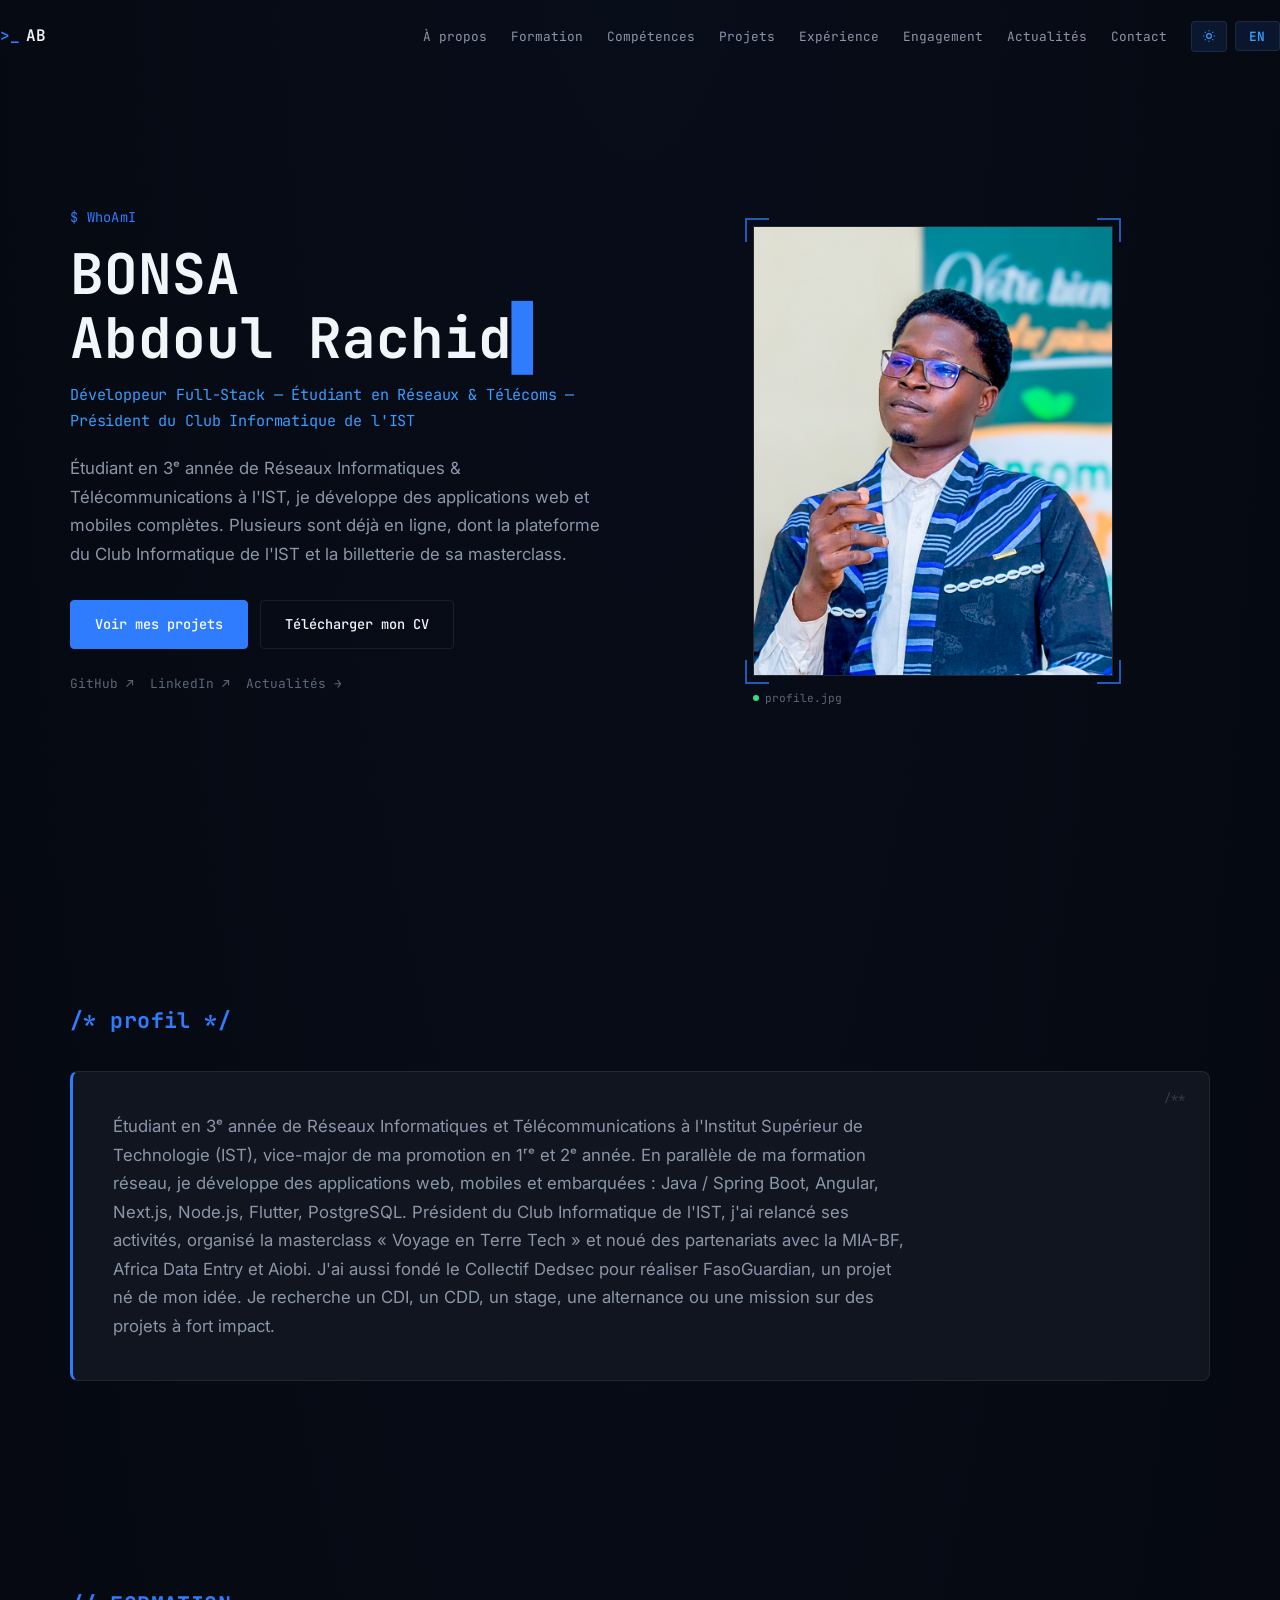
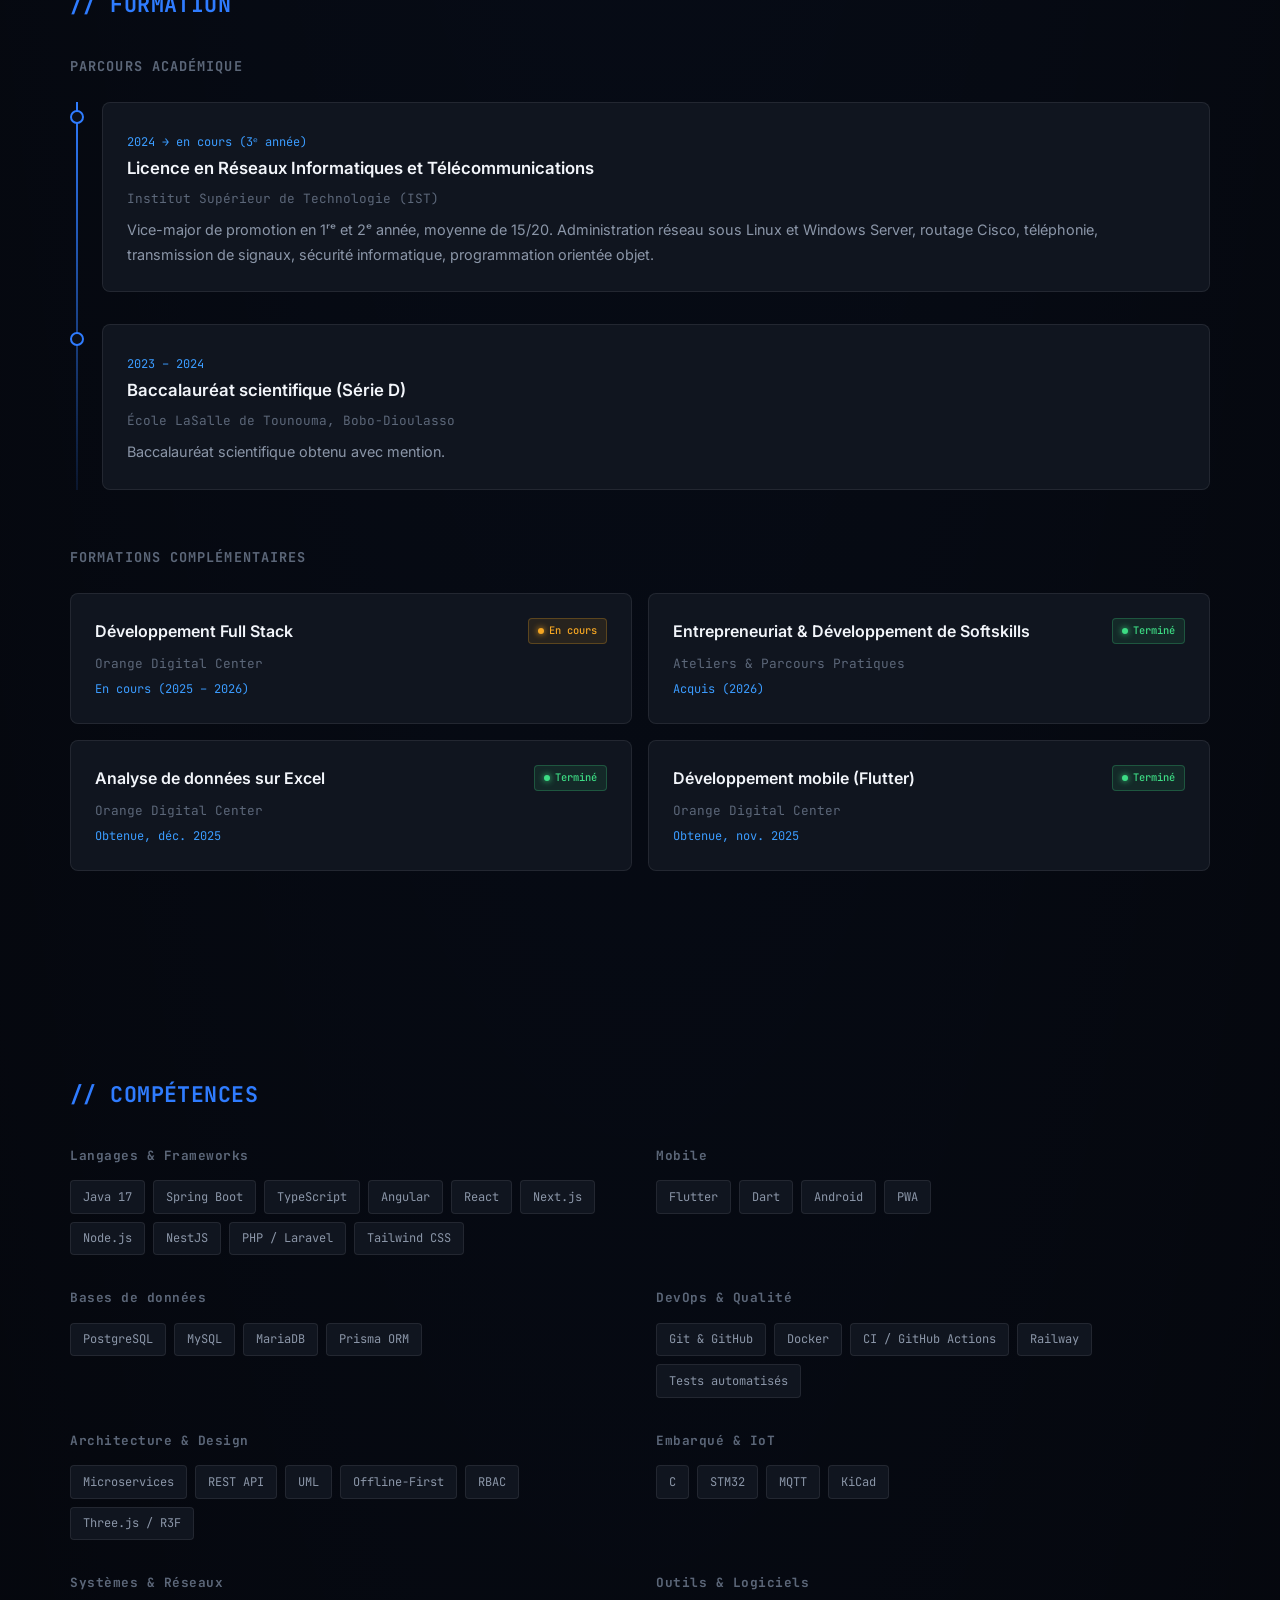
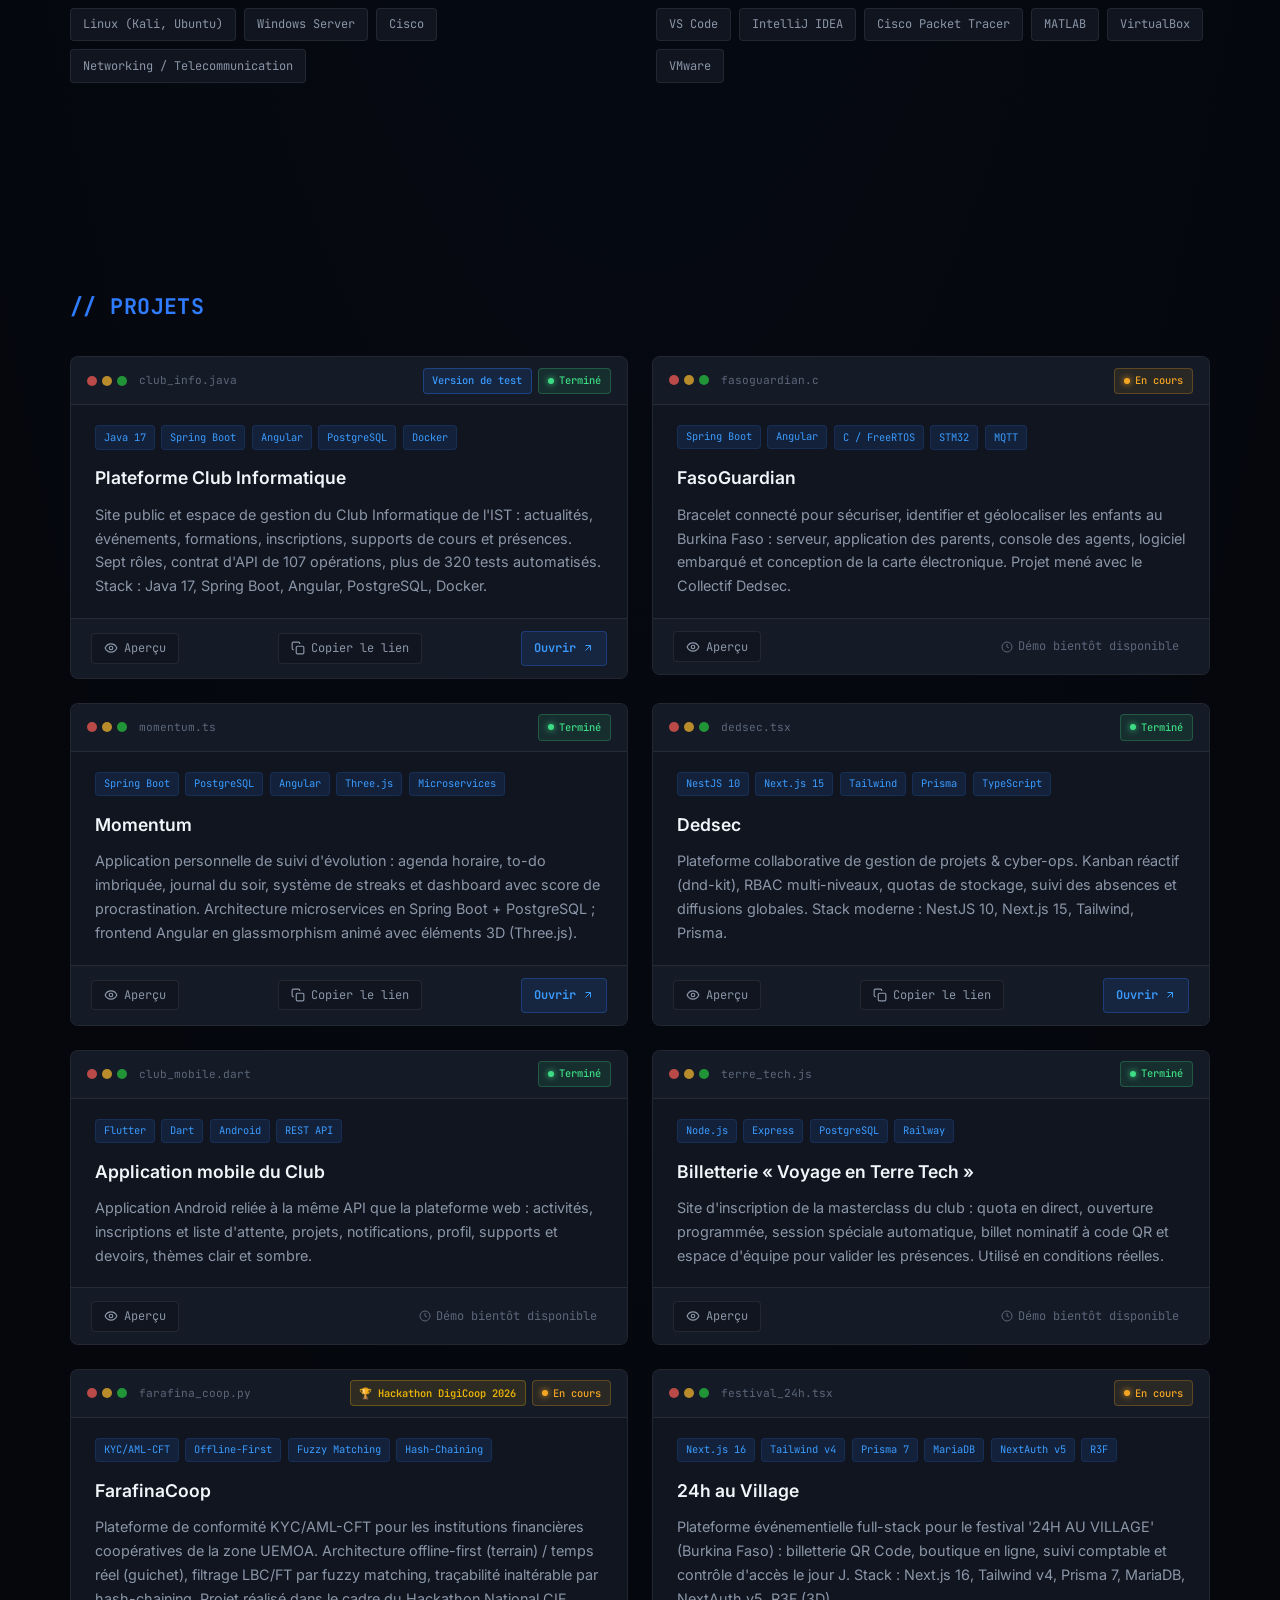
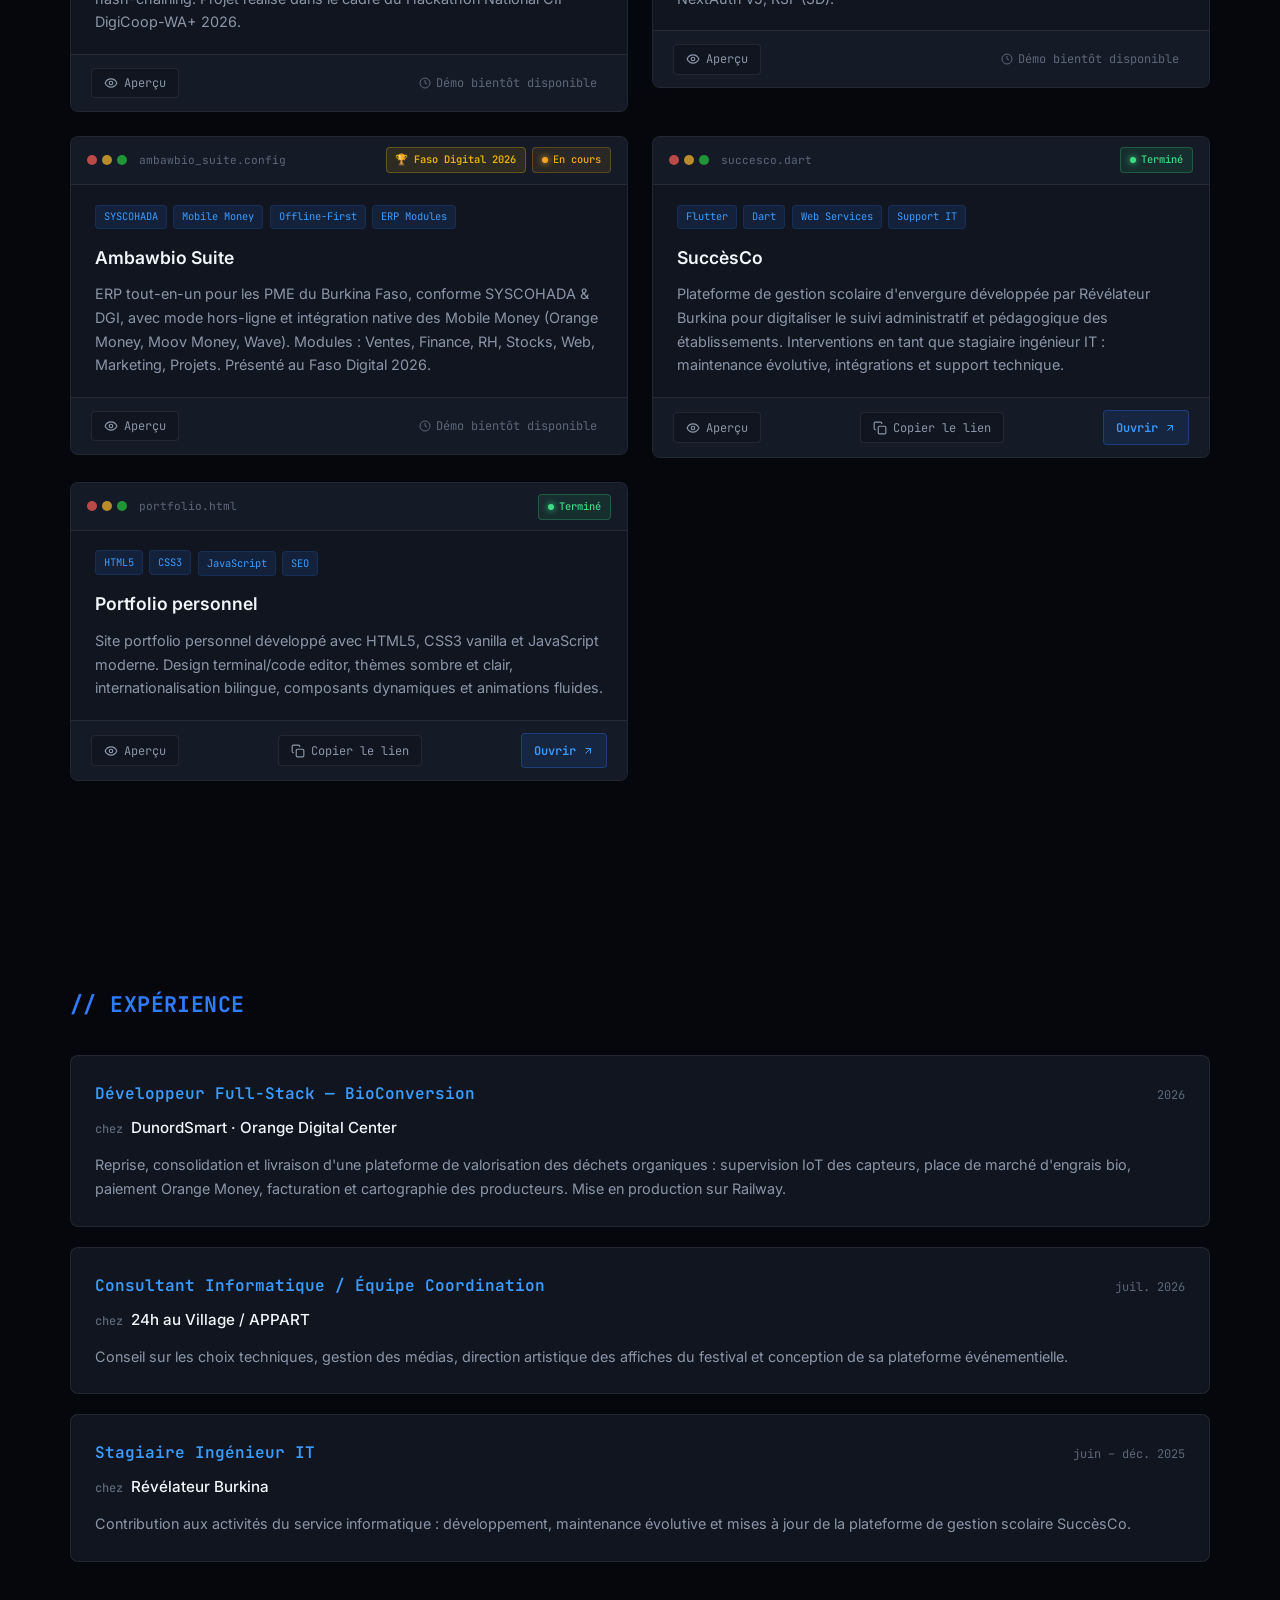
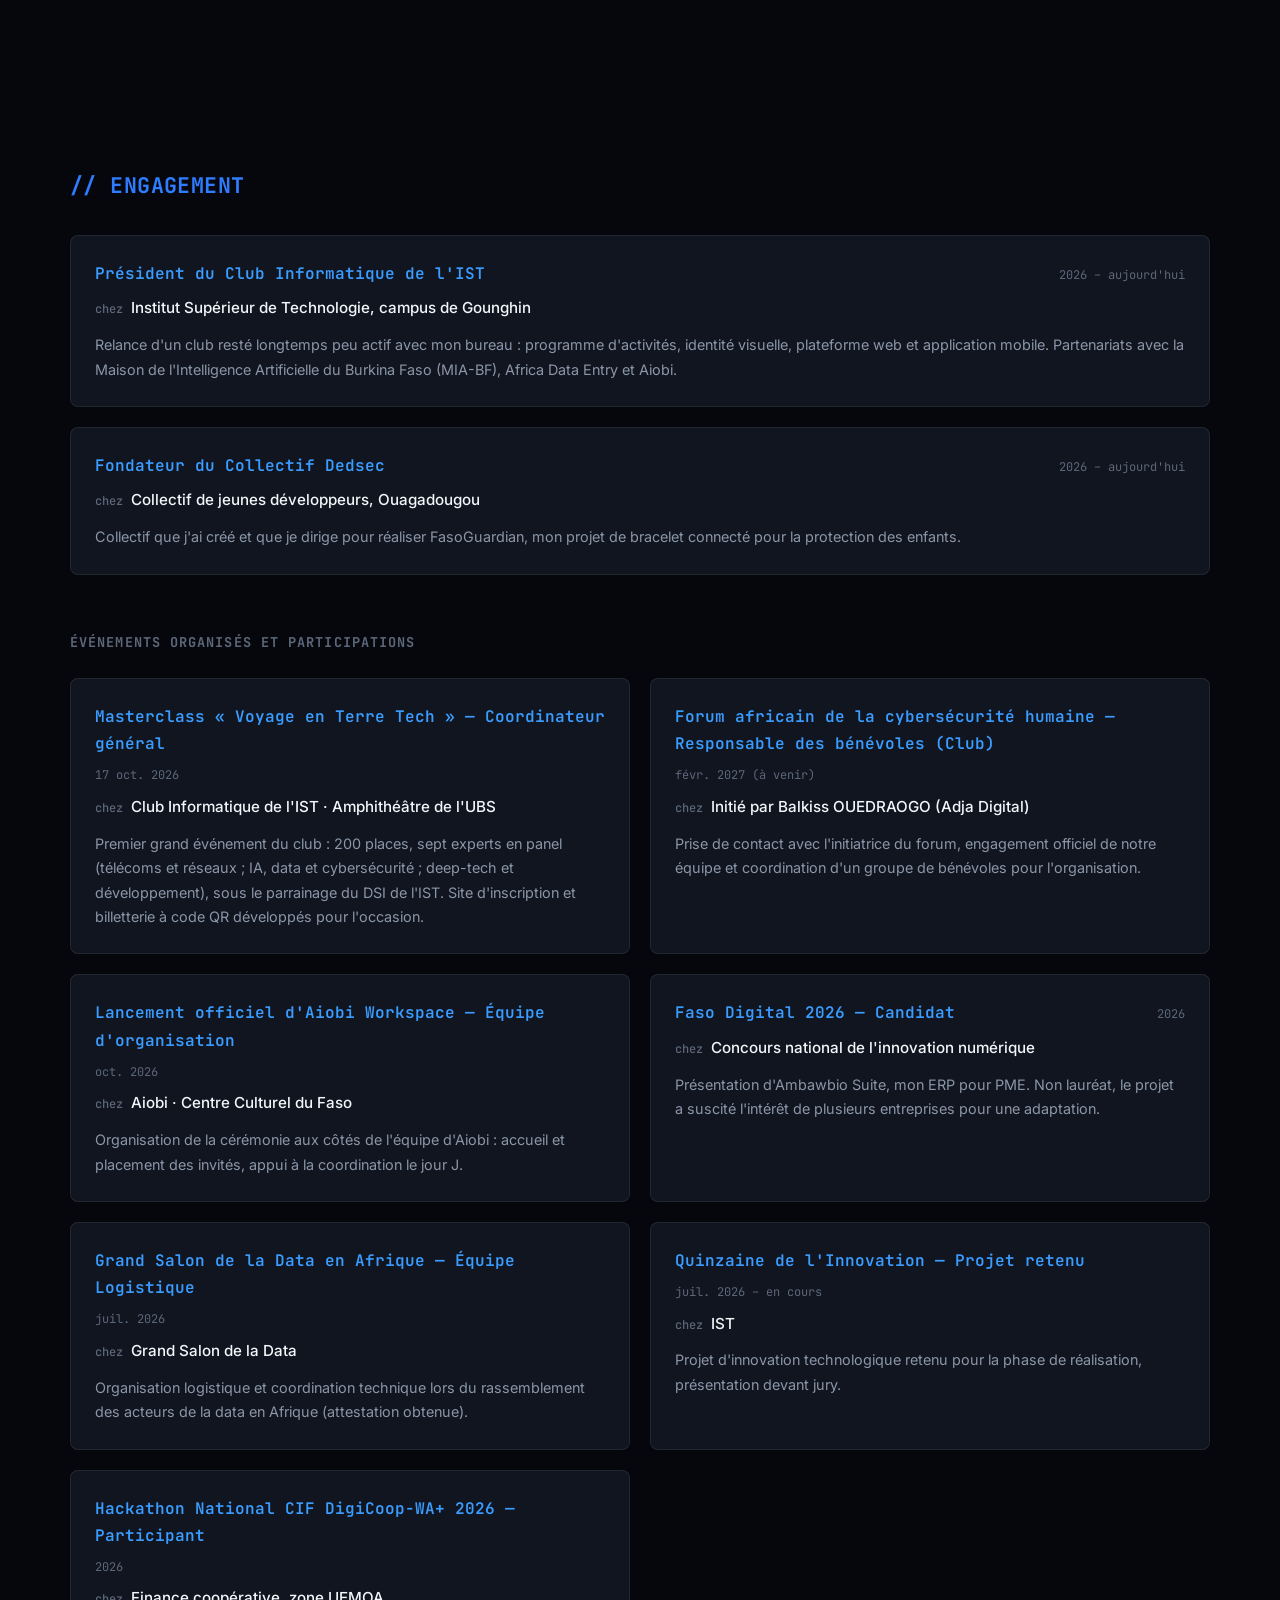
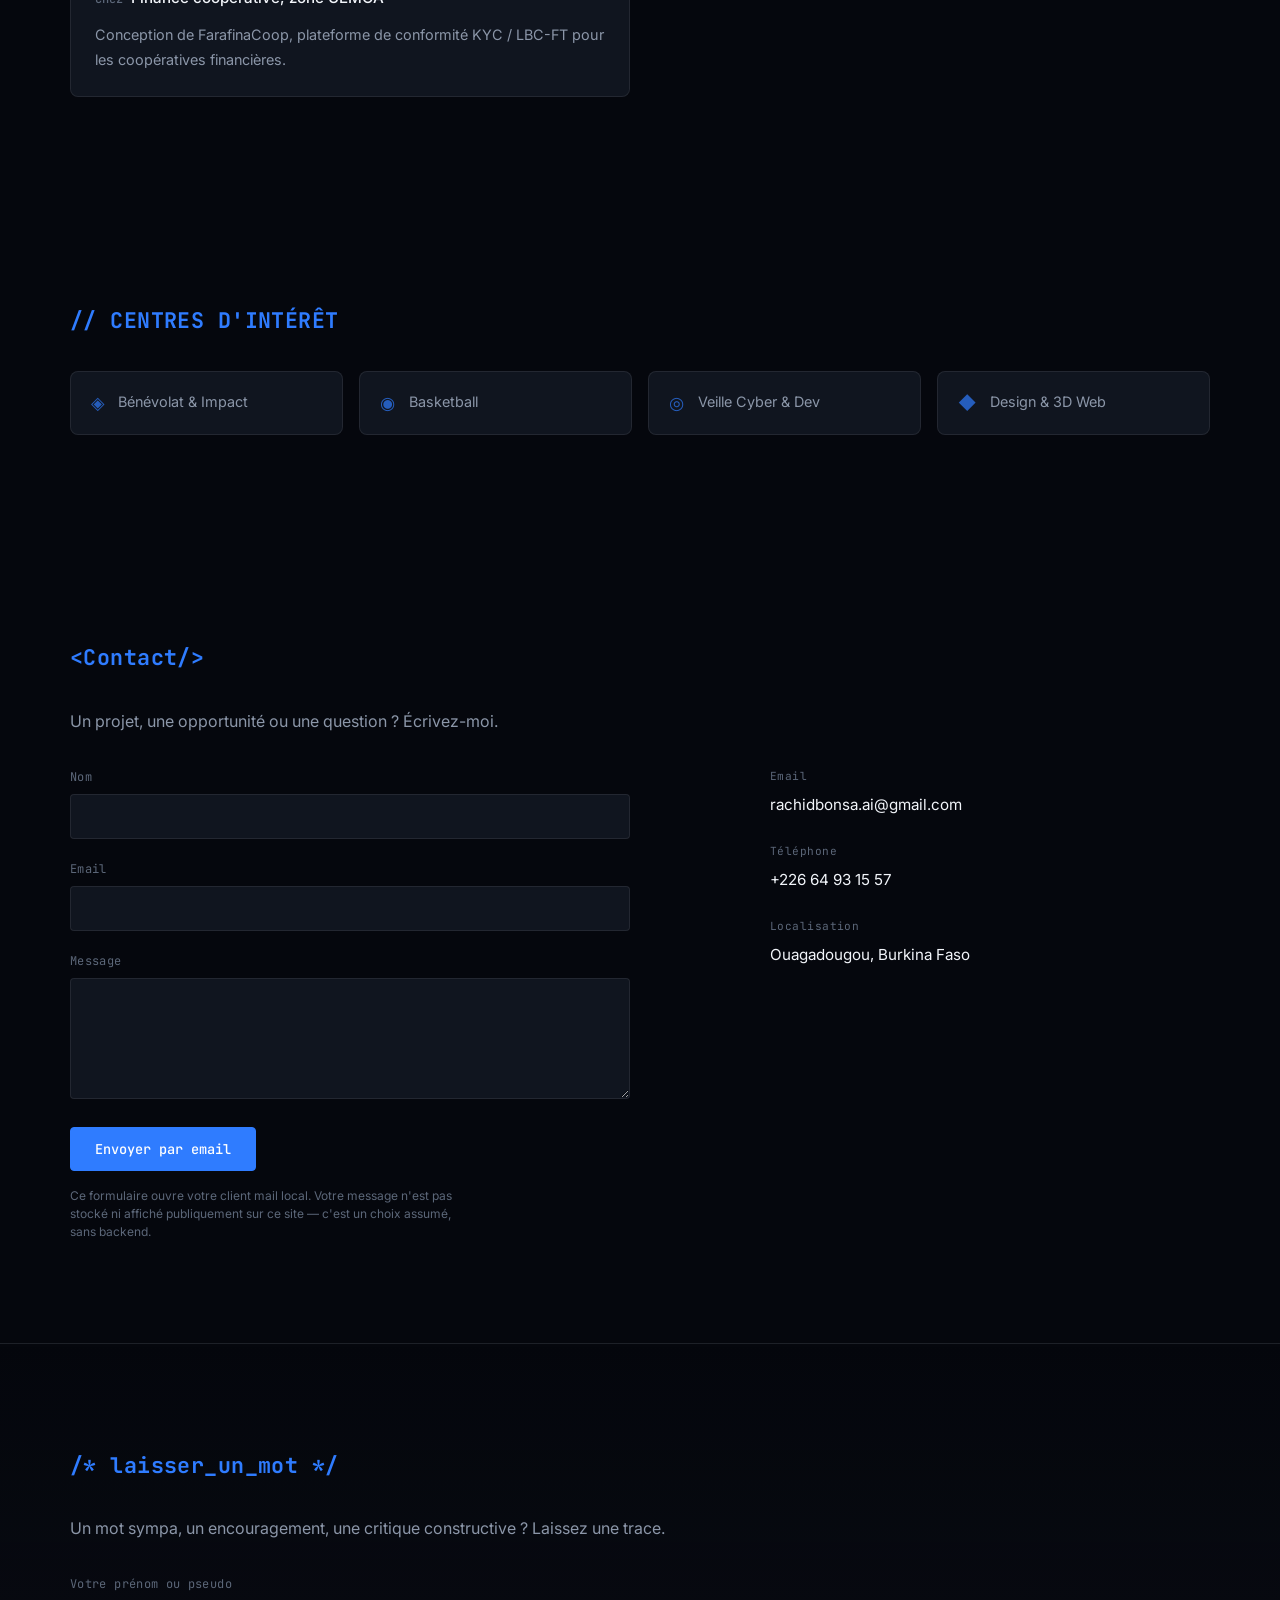
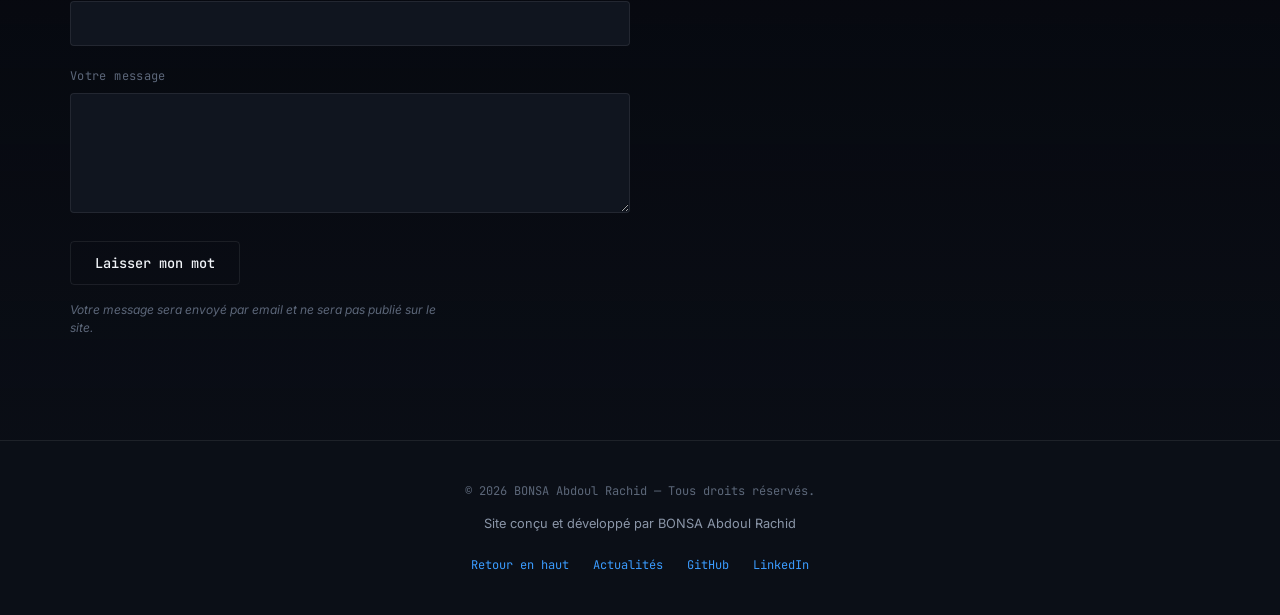
==== commit ec2d3950: "Retour au design d'origine, enrichi : thème clair, engagement, événements et page Actualités" ====
--- a/index.html
+++ b/index.html
@@ -10,26 +10,23 @@
     (function () {
       var theme = null;
       try { theme = localStorage.getItem("portfolio-theme"); } catch (e) {}
-      if (theme !== "light" && theme !== "dark") {
-        theme = window.matchMedia && window.matchMedia("(prefers-color-scheme: light)").matches ? "light" : "dark";
-      }
+      if (theme !== "light" && theme !== "dark") theme = "dark";
       document.documentElement.setAttribute("data-theme", theme);
     })();
   </script>
 
   <!-- Meta SEO & Referencement -->
-  <meta name="description" content="Portfolio de BONSA Abdoul Rachid — Développeur full-stack et étudiant en Réseaux Informatiques & Télécommunications à l'IST (Ouagadougou), Président du Club Informatique de l'IST. Projets web, mobile et embarqué.">
-  <meta name="keywords" content="BONSA Abdoul Rachid, Rachid Bonsa, Développeur Full-Stack, Réseaux Informatiques, Télécommunications, IST Burkina Faso, Club Informatique IST, FasoGuardian, Spring Boot, Angular, Next.js, Flutter">
+  <meta name="description" content="Portfolio professionnel de BONSA Abdoul Rachid — Étudiant en Réseaux Informatiques & Télécommunications (IST) et Développeur Full-Stack (Java, Spring Boot, NestJS, Next.js, Angular, PostgreSQL). Président du Club Informatique de l'IST. Découvrez mes projets (plateforme du Club, FasoGuardian, Momentum, Dedsec) et mon parcours.">
+  <meta name="keywords" content="BONSA Abdoul Rachid, Rachid Bonsa, Développeur Full-Stack, Réseaux Informatiques, Télécommunications, IST Burkina Faso, Spring Boot, Angular, NestJS, Next.js, PostgreSQL, Momentum, Dedsec, FarafinaCoop, SuccèsCo, Cyber-ops">
   <meta name="author" content="BONSA Abdoul Rachid">
   <meta name="robots" content="index, follow, max-image-preview:large">
-  <meta name="theme-color" content="#0c121c">
   <link rel="canonical" href="https://rbonsa404.github.io/mon-portfolio/">
 
   <!-- Open Graph / Facebook / LinkedIn -->
   <meta property="og:type" content="website">
   <meta property="og:url" content="https://rbonsa404.github.io/mon-portfolio/">
-  <meta property="og:title" content="BONSA Abdoul Rachid — Développeur Full-Stack">
-  <meta property="og:description" content="Développeur full-stack, étudiant en Réseaux & Télécoms à l'IST et Président du Club Informatique de l'IST. Projets, expériences et engagement.">
+  <meta property="og:title" content="BONSA Abdoul Rachid — Développeur Full-Stack & Ingénierie RIT">
+  <meta property="og:description" content="Étudiant RIT & Développeur Full-Stack. Découvez mes réalisations web, architectures microservices, projets hackathon et parcours professionnel.">
   <meta property="og:image" content="https://rbonsa404.github.io/mon-portfolio/assets/img/profile.jpg">
   <meta property="og:locale" content="fr_FR">
   <meta property="og:locale:alternate" content="en_US">
@@ -37,8 +34,8 @@
 
   <!-- Twitter Cards -->
   <meta name="twitter:card" content="summary_large_image">
-  <meta name="twitter:title" content="BONSA Abdoul Rachid — Développeur Full-Stack">
-  <meta name="twitter:description" content="Développeur full-stack (Spring Boot, Angular, Next.js, Flutter) et étudiant en Réseaux & Télécoms.">
+  <meta name="twitter:title" content="BONSA Abdoul Rachid — Développeur Full-Stack & Étudiant RIT">
+  <meta name="twitter:description" content="Développeur Full-Stack (Spring Boot, NestJS, Next.js, Angular) & Réseaux. Projets et compétences.">
   <meta name="twitter:image" content="https://rbonsa404.github.io/mon-portfolio/assets/img/profile.jpg">
 
   <!-- Schema.org JSON-LD (Données Structurées) -->
@@ -52,8 +49,12 @@
     "url": "https://rbonsa404.github.io/mon-portfolio/",
     "email": "mailto:rachidbonsa.ai@gmail.com",
     "telephone": "+22664931557",
+    "sameAs": ["https://github.com/RBonsa404", "https://www.linkedin.com/in/abdoul-rachid-bonsa-64956031b"],
     "jobTitle": "Développeur Full-Stack & Étudiant en Réseaux Informatiques et Télécommunications",
-    "sameAs": ["https://github.com/RBonsa404"],
+    "worksFor": {
+      "@type": "Organization",
+      "name": "Révélateur Burkina"
+    },
     "alumniOf": {
       "@type": "EducationalOrganization",
       "name": "Institut Supérieur de Technologie (IST)"
@@ -61,16 +62,16 @@
     "knowsAbout": [
       "Full-Stack Development",
       "Java Spring Boot",
+      "NestJS",
+      "Next.js",
       "Angular",
-      "Next.js",
-      "Flutter",
       "PostgreSQL",
+      "Microservices Architecture",
       "Computer Networks & Telecommunications",
-      "Embedded Systems & IoT"
+      "Cyber-Ops & Security"
     ],
     "address": {
       "@type": "PostalAddress",
-      "addressLocality": "Ouagadougou",
       "addressCountry": "Burkina Faso"
     }
   }
@@ -82,13 +83,13 @@
   <!-- Google Fonts -->
   <link rel="preconnect" href="https://fonts.googleapis.com">
   <link rel="preconnect" href="https://fonts.gstatic.com" crossorigin>
-  <link href="https://fonts.googleapis.com/css2?family=Fraunces:opsz,wght@9..144,400;9..144,500;9..144,600&family=IBM+Plex+Mono:wght@400;500;600&family=IBM+Plex+Sans:wght@400;500;600&display=swap" rel="stylesheet">
+  <link href="https://fonts.googleapis.com/css2?family=Inter:wght@400;500;600&family=JetBrains+Mono:wght@400;500;600;700&display=swap" rel="stylesheet">
 
   <link rel="stylesheet" href="css/style.css">
 </head>
 <body>
 
-  <!-- ═══ Preloader ═══ -->
+  <!-- ═══ Preloader — boot terminal ═══ -->
   <div id="preloader" class="preloader" aria-hidden="true">
     <div class="preloader__terminal">
       <span class="preloader__prompt">$</span>
@@ -97,202 +98,183 @@
     </div>
   </div>
 
+  <!-- ═══ Grille de fond (parallaxe) ═══ -->
+  <div class="bg-grid" id="bg-grid" aria-hidden="true"></div>
+
   <!-- ═══ Navigation ═══ -->
   <header class="header" id="header">
     <nav class="nav container" aria-label="Navigation principale" data-i18n-aria="aria_nav">
       <a href="#hero" class="nav__logo" aria-label="BONSA Abdoul Rachid">
-        <span class="nav__logo-mark">AR</span>
-        <span class="nav__logo-text">Bonsa</span>
+        <span class="nav__logo-prompt">&gt;_</span>
+        <span class="nav__logo-text">AB</span>
       </a>
 
+      <button class="nav__toggle" id="nav-toggle" aria-expanded="false" aria-controls="nav-menu" data-i18n-aria="aria_menu">
+        <span class="nav__toggle-bar"></span>
+        <span class="nav__toggle-bar"></span>
+        <span class="nav__toggle-bar"></span>
+      </button>
+
       <ul class="nav__menu" id="nav-menu">
-        <li><a href="#about" class="nav__link" data-i18n="nav_about">Profil</a></li>
+        <li><a href="#about" class="nav__link" data-i18n="nav_about">À propos</a></li>
+        <li><a href="#education" class="nav__link" data-i18n="nav_education">Formation</a></li>
+        <li><a href="#skills" class="nav__link" data-i18n="nav_skills">Compétences</a></li>
+        <li><a href="#projects" class="nav__link" data-i18n="nav_projects">Projets</a></li>
         <li><a href="#experience" class="nav__link" data-i18n="nav_experience">Expérience</a></li>
-        <li><a href="#projects" class="nav__link" data-i18n="nav_projects">Projets</a></li>
         <li><a href="#engagement" class="nav__link" data-i18n="nav_engagement">Engagement</a></li>
-        <li><a href="#skills" class="nav__link" data-i18n="nav_skills">Compétences</a></li>
-        <li><a href="#education" class="nav__link" data-i18n="nav_education">Formation</a></li>
+        <li><a href="actualites.html" class="nav__link" data-i18n="nav_news">Actualités</a></li>
         <li><a href="#contact" class="nav__link" data-i18n="nav_contact">Contact</a></li>
-        <li><a href="actualites.html" class="nav__link nav__link--page" data-i18n="nav_news">Actualités</a></li>
+        <li class="nav__tools">
+          <button class="lang-toggle theme-toggle" id="theme-toggle" type="button" aria-label="Passer au thème clair">
+            <svg class="theme-toggle__icon theme-toggle__icon--sun" width="14" height="14" viewBox="0 0 24 24" fill="none" stroke="currentColor" stroke-width="2" aria-hidden="true">
+              <circle cx="12" cy="12" r="4"/><path d="M12 2v2M12 20v2M4.9 4.9l1.4 1.4M17.7 17.7l1.4 1.4M2 12h2M20 12h2M4.9 19.1l1.4-1.4M17.7 6.3l1.4-1.4"/>
+            </svg>
+            <svg class="theme-toggle__icon theme-toggle__icon--moon" width="14" height="14" viewBox="0 0 24 24" fill="none" stroke="currentColor" stroke-width="2" aria-hidden="true">
+              <path d="M21 12.8A9 9 0 1 1 11.2 3a7 7 0 0 0 9.8 9.8z"/>
+            </svg>
+          </button>
+          <button class="lang-toggle" id="lang-toggle" aria-label="Passer en anglais" data-i18n-aria="aria_lang">
+            <span class="lang-toggle__inner">
+              <span class="lang-toggle__label" data-i18n="lang_toggle">EN</span>
+            </span>
+          </button>
+        </li>
       </ul>
-
-      <div class="nav__tools">
-        <button class="tool-btn" id="theme-toggle" type="button" aria-label="Basculer le thème">
-          <svg class="tool-btn__icon tool-btn__icon--sun" width="16" height="16" viewBox="0 0 24 24" fill="none" stroke="currentColor" stroke-width="1.8" aria-hidden="true">
-            <circle cx="12" cy="12" r="4"/><path d="M12 2v2M12 20v2M4.9 4.9l1.4 1.4M17.7 17.7l1.4 1.4M2 12h2M20 12h2M4.9 19.1l1.4-1.4M17.7 6.3l1.4-1.4"/>
-          </svg>
-          <svg class="tool-btn__icon tool-btn__icon--moon" width="16" height="16" viewBox="0 0 24 24" fill="none" stroke="currentColor" stroke-width="1.8" aria-hidden="true">
-            <path d="M21 12.8A9 9 0 1 1 11.2 3a7 7 0 0 0 9.8 9.8z"/>
-          </svg>
-        </button>
-        <button class="tool-btn tool-btn--text mono" id="lang-toggle" type="button" aria-label="Passer en anglais" data-i18n-aria="aria_lang">
-          <span data-i18n="lang_toggle">EN</span>
-        </button>
-        <button class="nav__toggle" id="nav-toggle" type="button" aria-expanded="false" aria-controls="nav-menu" data-i18n-aria="aria_menu">
-          <span class="nav__toggle-bar"></span>
-          <span class="nav__toggle-bar"></span>
-        </button>
-      </div>
     </nav>
   </header>
 
   <main id="main">
 
     <!-- ═══ Hero ═══ -->
-    <section class="hero" id="hero">
+    <section class="hero section" id="hero">
       <div class="container hero__grid">
         <div class="hero__content reveal">
-          <p class="hero__prefix mono"><span class="hero__prefix-dot" aria-hidden="true"></span><span data-i18n="hero_prefix">Disponible pour un stage ou un emploi</span></p>
+          <p class="hero__prefix mono" data-i18n="hero_prefix">$ WhoAmI</p>
           <h1 class="hero__name">
-            <span class="hero__name-first">Abdoul Rachid</span>
-            <span class="hero__name-last">BONSA</span>
+            <span class="hero__name-line">BONSA</span>
+            <span class="hero__name-line hero__name-line--accent">Abdoul Rachid<span class="cursor-blink" aria-hidden="true">▋</span></span>
           </h1>
           <p class="hero__title mono" id="hero-title"></p>
           <p class="hero__tagline" id="hero-tagline"></p>
 
           <div class="hero__cta">
             <a href="#projects" class="btn btn--primary" data-i18n="hero_cta_projects">Voir mes projets</a>
-            <a href="#" class="btn btn--outline" id="hero-cv-btn" download data-i18n="hero_cta_cv">Télécharger mon CV</a>
-          </div>
-
+            <a href="#" class="btn btn--outline" id="hero-cv-btn" data-i18n="hero_cta_cv">Télécharger mon CV</a>
+          </div>
+
+          <!-- Liens sociaux — à activer quand disponibles -->
           <div class="hero__social">
-            <a href="https://github.com/RBonsa404" class="hero__social-link mono" target="_blank" rel="noopener noreferrer">GitHub ↗</a>
-            <a href="mailto:rachidbonsa.ai@gmail.com" class="hero__social-link mono">rachidbonsa.ai@gmail.com</a>
-            <a href="actualites.html" class="hero__social-link mono"><span data-i18n="news_teaser">Publications et attestations</span> →</a>
+            <a href="https://github.com/RBonsa404" class="hero__social-link link-animated" target="_blank" rel="noopener noreferrer" aria-label="GitHub">GitHub ↗</a>
+            <a href="https://www.linkedin.com/in/abdoul-rachid-bonsa-64956031b" class="hero__social-link link-animated" target="_blank" rel="noopener noreferrer" aria-label="LinkedIn">LinkedIn ↗</a>
+            <a href="actualites.html" class="hero__social-link link-animated" data-i18n="news_teaser">Actualités →</a>
           </div>
         </div>
 
         <div class="hero__visual reveal reveal--delay">
-          <figure class="profile-frame">
+          <div class="profile-frame">
+            <div class="profile-frame__corner profile-frame__corner--tl"></div>
+            <div class="profile-frame__corner profile-frame__corner--tr"></div>
+            <div class="profile-frame__corner profile-frame__corner--bl"></div>
+            <div class="profile-frame__corner profile-frame__corner--br"></div>
             <img
               src="assets/img/profile.jpg"
               alt="Photo de profil de BONSA Abdoul Rachid"
               class="profile-frame__img"
               id="profile-img"
-              width="360"
-              height="440"
+              width="320"
+              height="400"
               loading="eager"
             >
-            <figcaption class="profile-frame__label mono">
+            <div class="profile-frame__label mono">
               <span class="profile-frame__dot"></span>
-              <span id="profile-location">Ouagadougou, Burkina Faso</span>
-            </figcaption>
-          </figure>
+              profile.jpg
+            </div>
+          </div>
         </div>
-      </div>
-
-      <div class="container">
-        <dl class="stats reveal" id="stats"></dl>
       </div>
     </section>
 
     <!-- ═══ À propos ═══ -->
     <section class="section about" id="about">
-      <div class="container section__layout">
-        <header class="section__head reveal">
-          <span class="section__index mono">01</span>
-          <h2 class="section__title" data-i18n="section_about">Profil</h2>
-        </header>
-        <div class="about__body reveal" id="about-text"></div>
+      <div class="container">
+        <h2 class="section__title mono reveal" data-i18n="section_about">/* profil */</h2>
+        <div class="about__card reveal">
+          <p class="about__text" id="about-text"></p>
+        </div>
+      </div>
+    </section>
+
+    <!-- ═══ Formation ═══ -->
+    <section class="section education" id="education">
+      <div class="container">
+        <h2 class="section__title mono reveal" data-i18n="section_education">// FORMATION</h2>
+
+        <h3 class="subsection__title mono reveal" data-i18n="section_education_academic">Parcours académique</h3>
+        <div class="timeline" id="timeline-academic"></div>
+
+        <h3 class="subsection__title mono reveal subsection__title--spaced" data-i18n="section_education_complementary">Formations complémentaires</h3>
+        <div class="training-grid" id="training-complementary"></div>
+      </div>
+    </section>
+
+    <!-- ═══ Compétences ═══ -->
+    <section class="section skills" id="skills">
+      <div class="container">
+        <h2 class="section__title mono reveal" data-i18n="section_skills">// COMPÉTENCES</h2>
+        <div class="skills-grid" id="skills-grid"></div>
+      </div>
+    </section>
+
+    <!-- ═══ Projets ═══ -->
+    <section class="section projects" id="projects">
+      <div class="container">
+        <h2 class="section__title mono reveal" data-i18n="section_projects">// PROJETS</h2>
+        <div class="projects-grid" id="projects-grid"></div>
       </div>
     </section>
 
     <!-- ═══ Expérience ═══ -->
     <section class="section experience" id="experience">
-      <div class="container section__layout">
-        <header class="section__head reveal">
-          <span class="section__index mono">02</span>
-          <h2 class="section__title" data-i18n="section_experience">Expérience</h2>
-        </header>
-        <div class="entry-list" id="experience-list"></div>
-      </div>
-    </section>
-
-    <!-- ═══ Projets ═══ -->
-    <section class="section projects" id="projects">
-      <div class="container">
-        <header class="section__head section__head--wide reveal">
-          <span class="section__index mono">03</span>
-          <h2 class="section__title" data-i18n="section_projects">Projets</h2>
-          <p class="section__intro" data-i18n="projects_intro">Une sélection de ce que j'ai conçu, développé ou mis en ligne.</p>
-        </header>
-        <div class="projects-grid" id="projects-grid"></div>
+      <div class="container">
+        <h2 class="section__title mono reveal" data-i18n="section_experience">// EXPÉRIENCE</h2>
+        <div class="experience-list" id="experience-list"></div>
       </div>
     </section>
 
     <!-- ═══ Engagement ═══ -->
-    <section class="section engagement" id="engagement">
-      <div class="container section__layout">
-        <header class="section__head reveal">
-          <span class="section__index mono">04</span>
-          <h2 class="section__title" data-i18n="section_engagement">Engagement</h2>
-        </header>
-        <div>
-          <div class="entry-list" id="engagement-list"></div>
-          <h3 class="subsection__title mono reveal" data-i18n="section_events">Événements organisés et participations</h3>
-          <ol class="events" id="events-list"></ol>
-        </div>
-      </div>
-    </section>
-
-    <!-- ═══ Compétences ═══ -->
-    <section class="section skills" id="skills">
-      <div class="container section__layout">
-        <header class="section__head reveal">
-          <span class="section__index mono">05</span>
-          <h2 class="section__title" data-i18n="section_skills">Compétences</h2>
-        </header>
-        <div>
-          <div class="skills-grid" id="skills-grid"></div>
-          <div class="skills-extra">
-            <div class="reveal">
-              <h3 class="subsection__title mono" data-i18n="section_languages">Langues</h3>
-              <ul class="lang-list" id="languages-list"></ul>
-            </div>
-            <div class="reveal">
-              <h3 class="subsection__title mono" data-i18n="section_interests">Centres d'intérêt</h3>
-              <ul class="interests-list" id="interests-grid"></ul>
-            </div>
-          </div>
-        </div>
-      </div>
-    </section>
-
-    <!-- ═══ Formation ═══ -->
-    <section class="section education" id="education">
-      <div class="container section__layout">
-        <header class="section__head reveal">
-          <span class="section__index mono">06</span>
-          <h2 class="section__title" data-i18n="section_education">Formation</h2>
-        </header>
-        <div>
-          <div class="timeline" id="timeline-academic"></div>
-          <h3 class="subsection__title mono reveal" data-i18n="section_education_complementary">Formations complémentaires</h3>
-          <div class="training-grid" id="training-complementary"></div>
-        </div>
+    <section class="section experience engagement" id="engagement">
+      <div class="container">
+        <h2 class="section__title mono reveal" data-i18n="section_engagement">// ENGAGEMENT</h2>
+        <div class="experience-list" id="engagement-list"></div>
+
+        <h3 class="subsection__title mono reveal subsection__title--spaced" data-i18n="section_events">Événements organisés et participations</h3>
+        <div class="experience-list experience-list--events" id="events-list"></div>
+      </div>
+    </section>
+
+    <!-- ═══ Centres d'intérêt ═══ -->
+    <section class="section interests" id="interests">
+      <div class="container">
+        <h2 class="section__title mono reveal" data-i18n="section_interests">// CENTRES D'INTÉRÊT</h2>
+        <div class="interests-grid" id="interests-grid"></div>
       </div>
     </section>
 
     <!-- ═══ Contact ═══ -->
     <section class="section contact" id="contact">
       <div class="container">
-        <header class="section__head section__head--wide reveal">
-          <span class="section__index mono">07</span>
-          <h2 class="section__title" data-i18n="section_contact">Contact</h2>
-          <p class="section__intro" data-i18n="contact_intro">Un projet, une opportunité ou une question ? Écrivez-moi.</p>
-        </header>
+        <h2 class="section__title mono reveal" data-i18n="section_contact">&lt;Contact/&gt;</h2>
+        <p class="section__intro reveal" data-i18n="contact_intro">Un projet, une opportunité ou une question ? Écrivez-moi.</p>
 
         <div class="contact__grid">
           <form class="contact__form reveal" id="contact-form" novalidate>
-            <div class="form-row">
-              <div class="form-group">
-                <label for="contact-name" class="form-label mono" data-i18n="contact_name">Nom</label>
-                <input type="text" id="contact-name" name="name" class="form-input" required autocomplete="name">
-              </div>
-              <div class="form-group">
-                <label for="contact-email" class="form-label mono" data-i18n="contact_email">Email</label>
-                <input type="email" id="contact-email" name="email" class="form-input" required autocomplete="email">
-              </div>
+            <div class="form-group">
+              <label for="contact-name" class="form-label mono" data-i18n="contact_name">Nom</label>
+              <input type="text" id="contact-name" name="name" class="form-input" required autocomplete="name">
+            </div>
+            <div class="form-group">
+              <label for="contact-email" class="form-label mono" data-i18n="contact_email">Email</label>
+              <input type="email" id="contact-email" name="email" class="form-input" required autocomplete="email">
             </div>
             <div class="form-group">
               <label for="contact-message" class="form-label mono" data-i18n="contact_message">Message</label>
@@ -312,10 +294,6 @@
               <a href="tel:+22664931557" class="contact__info-value link-animated" id="contact-phone-display">+226 64 93 15 57</a>
             </div>
             <div class="contact__info-item">
-              <span class="contact__info-label mono">GitHub</span>
-              <a href="https://github.com/RBonsa404" class="contact__info-value link-animated" target="_blank" rel="noopener noreferrer">github.com/RBonsa404</a>
-            </div>
-            <div class="contact__info-item">
               <span class="contact__info-label mono" data-i18n="contact_location_label">Localisation</span>
               <span class="contact__info-value" id="contact-location-display">Ouagadougou, Burkina Faso</span>
             </div>
@@ -327,24 +305,21 @@
     <!-- ═══ Laisser un mot ═══ -->
     <section class="section guestbook" id="guestbook">
       <div class="container">
-        <div class="guestbook__card reveal">
-          <div>
-            <h2 class="guestbook__title" data-i18n="section_guestbook">Laisser un mot</h2>
-            <p class="section__intro" data-i18n="guestbook_intro">Un mot sympa, un encouragement, une critique constructive ? Laissez une trace.</p>
-          </div>
-          <form class="guestbook__form" id="guestbook-form" novalidate>
-            <div class="form-group">
-              <label for="guestbook-name" class="form-label mono" data-i18n="guestbook_name">Votre prénom ou pseudo</label>
-              <input type="text" id="guestbook-name" name="name" class="form-input" required>
-            </div>
-            <div class="form-group">
-              <label for="guestbook-message" class="form-label mono" data-i18n="guestbook_message">Votre message</label>
-              <textarea id="guestbook-message" name="message" class="form-input form-textarea" rows="3" required></textarea>
-            </div>
-            <button type="submit" class="btn btn--outline" data-i18n="guestbook_send">Laisser mon mot</button>
-            <p class="form-note" data-i18n="guestbook_note">Votre message sera envoyé par email et ne sera pas publié sur le site.</p>
-          </form>
-        </div>
+        <h2 class="section__title mono reveal" data-i18n="section_guestbook">/* laisser_un_mot */</h2>
+        <p class="section__intro reveal" data-i18n="guestbook_intro">Un mot sympa, un encouragement, une critique constructive ? Laissez une trace.</p>
+
+        <form class="guestbook__form reveal" id="guestbook-form" novalidate>
+          <div class="form-group">
+            <label for="guestbook-name" class="form-label mono" data-i18n="guestbook_name">Votre prénom ou pseudo</label>
+            <input type="text" id="guestbook-name" name="name" class="form-input" required>
+          </div>
+          <div class="form-group">
+            <label for="guestbook-message" class="form-label mono" data-i18n="guestbook_message">Votre message</label>
+            <textarea id="guestbook-message" name="message" class="form-input form-textarea" rows="4" required></textarea>
+          </div>
+          <button type="submit" class="btn btn--outline" data-i18n="guestbook_send">Laisser mon mot</button>
+          <p class="form-note form-note--guest" data-i18n="guestbook_note">Votre message sera envoyé par email et ne sera pas publié sur le site.</p>
+        </form>
       </div>
     </section>
 
@@ -357,16 +332,18 @@
         &copy; <span id="footer-year"></span> BONSA Abdoul Rachid —
         <span data-i18n="footer_rights">Tous droits réservés.</span>
       </p>
+      <p class="footer__crafted" data-i18n="footer_crafted">Site conçu et développé par BONSA Abdoul Rachid</p>
       <div class="footer__links">
+        <a href="#hero" class="footer__link link-animated" data-i18n="footer_back_top">Retour en haut</a>
+        <a href="actualites.html" class="footer__link link-animated" data-i18n="nav_news">Actualités</a>
         <a href="https://github.com/RBonsa404" class="footer__link link-animated" target="_blank" rel="noopener noreferrer">GitHub</a>
-        <a href="actualites.html" class="footer__link link-animated" data-i18n="nav_news">Actualités</a>
-        <a href="#hero" class="footer__link link-animated" data-i18n="footer_back_top">Retour en haut</a>
+        <a href="https://www.linkedin.com/in/abdoul-rachid-bonsa-64956031b" class="footer__link link-animated" target="_blank" rel="noopener noreferrer">LinkedIn</a>
       </div>
     </div>
   </footer>
 
   <!-- ═══ Bouton retour en haut ═══ -->
-  <button class="back-to-top" id="back-to-top" type="button" aria-label="Retour en haut" data-i18n-aria="back_to_top">
+  <button class="back-to-top" id="back-to-top" aria-label="Retour en haut" data-i18n-aria="back_to_top">
     <span class="back-to-top__icon">↑</span>
   </button>
 
--- a/css/style.css
+++ b/css/style.css
@@ -1,81 +1,51 @@
 /* ═══════════════════════════════════════════════════════════
    BONSA Abdoul Rachid — Portfolio
-   Direction artistique : carnet d'ingénieur, tons bleus
-   Thèmes sombre et clair · Mobile-first · 360px → 1440px
+   Direction artistique : terminal / éditeur de code
+   Mobile-first · 375px → 768px → 1440px
    ═══════════════════════════════════════════════════════════ */
 
-/* ── Jetons : thème sombre (par défaut) ── */
+/* ── Custom properties ── */
 :root {
-  --bg: #0c121c;
-  --bg-alt: #101826;
-  --surface: #131c2b;
-  --surface-raised: #182334;
-  --border: rgba(214, 226, 242, 0.09);
-  --border-strong: rgba(214, 226, 242, 0.18);
-
-  --text: #e4eaf3;
-  --text-secondary: #a5b1c2;
-  --text-muted: #6e7b8f;
-
-  --accent: #6ea8e6;          /* bleu acier */
-  --accent-strong: #8dbcf0;
-  --accent-soft: rgba(110, 168, 230, 0.13);
-  --on-accent: #08111d;
-
-  --ok: #7fc2a4;
-  --ok-soft: rgba(127, 194, 164, 0.12);
-  --warn: #d9b45f;
-  --warn-soft: rgba(217, 180, 95, 0.12);
-  --info: #a9b8d6;
-  --info-soft: rgba(169, 184, 214, 0.12);
-
-  --grain-opacity: 0.05;
-  --shadow: 0 1px 0 rgba(255, 255, 255, 0.03) inset, 0 12px 32px -18px rgba(0, 0, 0, 0.6);
-
-  --font-display: "Fraunces", Georgia, "Times New Roman", serif;
-  --font-sans: "IBM Plex Sans", system-ui, -apple-system, "Segoe UI", sans-serif;
-  --font-mono: "IBM Plex Mono", "SFMono-Regular", Consolas, monospace;
-
-  --radius-sm: 6px;
-  --radius-md: 10px;
-  --radius-lg: 16px;
-
-  --header-height: 68px;
-  --container-max: 1160px;
-  --section-gap: clamp(4rem, 9vw, 7.5rem);
+  --bg-deep: #05070D;
+  --bg-main: #0B0F17;
+  --surface: #10151F;
+  --surface-raised: #141A26;
+  --border: rgba(255, 255, 255, 0.08);
+  --border-hover: rgba(47, 124, 255, 0.35);
+
+  --text-primary: #F2F5FA;
+  --text-secondary: #8B96A8;
+  --text-muted: #5C6779;
+
+  --accent: #2F7CFF;
+  --accent-bright: #3B9CFF;
+  --accent-glow: rgba(47, 124, 255, 0.25);
+  --accent-subtle: rgba(47, 124, 255, 0.12);
+
+  --status-completed: #3DDC84;
+  --status-progress: #F5A623;
+  --status-idea: #A855F7;
+  --status-hackathon: #EAB308;
+  --status-confidential: #6B7A90;
+
+  --font-mono: "JetBrains Mono", "Fira Code", "Courier New", monospace;
+  --font-sans: "Inter", system-ui, -apple-system, sans-serif;
+
+  --radius-sm: 4px;
+  --radius-md: 8px;
+  --radius-lg: 12px;
+
+  --shadow-card: 0 4px 24px rgba(0, 0, 0, 0.4);
+  --shadow-glow: 0 0 30px var(--accent-glow);
+
+  --header-height: 72px;
+  --container-max: 1140px;
+  --section-gap: clamp(4rem, 8vw, 7rem);
 
   --ease-out: cubic-bezier(0.22, 1, 0.36, 1);
-  color-scheme: dark;
-}
-
-/* ── Jetons : thème clair ── */
-:root[data-theme="light"] {
-  --bg: #f1f4f8;
-  --bg-alt: #e8edf4;
-  --surface: #f8fafc;
-  --surface-raised: #ffffff;
-  --border: rgba(16, 32, 56, 0.11);
-  --border-strong: rgba(16, 32, 56, 0.22);
-
-  --text: #111a27;
-  --text-secondary: #46536a;
-  --text-muted: #7a8699;
-
-  --accent: #1d4f91;          /* bleu cobalt */
-  --accent-strong: #143c72;
-  --accent-soft: rgba(29, 79, 145, 0.09);
-  --on-accent: #f5f8fc;
-
-  --ok: #24704f;
-  --ok-soft: rgba(36, 112, 79, 0.1);
-  --warn: #8f6512;
-  --warn-soft: rgba(143, 101, 18, 0.1);
-  --info: #4a5a7a;
-  --info-soft: rgba(74, 90, 122, 0.1);
-
-  --grain-opacity: 0.06;
-  --shadow: 0 12px 30px -20px rgba(16, 32, 56, 0.3);
-  color-scheme: light;
+  --ease-spring: cubic-bezier(0.34, 1.56, 0.64, 1);
+
+  --reveal-distance: 24px;
 }
 
 /* ── Reset & base ── */
@@ -97,98 +67,90 @@
 body {
   font-family: var(--font-sans);
   font-size: 1rem;
-  line-height: 1.65;
-  color: var(--text);
-  background-color: var(--bg);
+  line-height: 1.7;
+  color: var(--text-primary);
+  background-color: var(--bg-deep);
+  background-image: radial-gradient(ellipse 80% 60% at 50% -10%, rgba(47, 124, 255, 0.06), transparent);
   overflow-x: hidden;
-  transition: background-color 0.35s var(--ease-out), color 0.35s var(--ease-out);
-}
-
-/* Grain de papier très léger */
-body::before {
-  content: "";
+}
+
+body.is-loading {
+  overflow: hidden;
+}
+
+body.nav-open {
+  overflow: hidden;
+}
+
+main {
+  position: relative;
+  z-index: 1;
+}
+
+img {
+  max-width: 100%;
+  height: auto;
+  display: block;
+}
+
+a {
+  color: var(--accent-bright);
+  text-decoration: none;
+  transition: color 0.25s var(--ease-out);
+}
+
+a:hover {
+  color: var(--text-primary);
+}
+
+button {
+  font-family: inherit;
+  cursor: pointer;
+  border: none;
+  background: none;
+}
+
+ul {
+  list-style: none;
+}
+
+.mono {
+  font-family: var(--font-mono);
+}
+
+.container {
+  width: min(100% - 2rem, var(--container-max));
+  margin-inline: auto;
+}
+
+.section {
+  padding-block: var(--section-gap);
+  position: relative;
+}
+
+/* ── Grille de fond parallaxe ── */
+.bg-grid {
   position: fixed;
   inset: 0;
   z-index: 0;
   pointer-events: none;
-  opacity: var(--grain-opacity);
-  background-image: url("data:image/svg+xml,%3Csvg xmlns='http://www.w3.org/2000/svg' width='160' height='160'%3E%3Cfilter id='n'%3E%3CfeTurbulence type='fractalNoise' baseFrequency='0.85' numOctaves='3' stitchTiles='stitch'/%3E%3C/filter%3E%3Crect width='100%25' height='100%25' filter='url(%23n)'/%3E%3C/svg%3E");
-}
-
-body.is-loading,
-body.nav-open {
-  overflow: hidden;
-}
-
-main {
-  position: relative;
-  z-index: 1;
-}
-
-img {
-  max-width: 100%;
-  height: auto;
-  display: block;
-}
-
-a {
-  color: var(--accent);
-  text-decoration: none;
-  transition: color 0.2s var(--ease-out);
-}
-
-a:hover {
-  color: var(--accent-strong);
-}
-
-button {
-  font: inherit;
-  color: inherit;
-  cursor: pointer;
-  border: none;
-  background: none;
-}
-
-ul,
-ol {
-  list-style: none;
-}
-
-::selection {
-  background: var(--accent);
-  color: var(--on-accent);
-}
-
-:focus-visible {
-  outline: 2px solid var(--accent);
-  outline-offset: 3px;
-  border-radius: 4px;
-}
-
-.mono {
-  font-family: var(--font-mono);
-}
-
-.container {
-  width: min(100% - 2rem, var(--container-max));
-  margin-inline: auto;
-}
-
-.section {
-  padding-block: var(--section-gap);
-  position: relative;
-  border-top: 1px solid var(--border);
+  background-image:
+    radial-gradient(circle, rgba(47, 124, 255, 0.15) 1px, transparent 1px);
+  background-size: 32px 32px;
+  opacity: 0.18;
+  will-change: transform;
 }
 
 /* ── Preloader ── */
 .preloader {
   position: fixed;
   inset: 0;
-  z-index: 1000;
-  display: grid;
-  place-items: center;
-  background: var(--bg);
-  transition: opacity 0.45s var(--ease-out), visibility 0.45s;
+  z-index: 9999;
+  display: flex;
+  align-items: center;
+  justify-content: center;
+  background: var(--bg-deep);
+  transition: opacity 0.5s var(--ease-out), visibility 0.5s;
 }
 
 .preloader--done {
@@ -198,7 +160,7 @@
 
 .preloader__terminal {
   font-family: var(--font-mono);
-  font-size: 0.9rem;
+  font-size: clamp(0.85rem, 2.5vw, 1rem);
   color: var(--text-secondary);
 }
 
@@ -209,159 +171,161 @@
 
 .preloader__cursor {
   color: var(--accent);
-  animation: blink 1s steps(1) infinite;
+  animation: blink 0.8s step-end infinite;
 }
 
 @keyframes blink {
+  0%, 100% { opacity: 1; }
   50% { opacity: 0; }
 }
 
-/* ── Header & navigation ── */
+/* ── Header / Nav ── */
 .header {
   position: fixed;
-  inset: 0 0 auto;
-  z-index: 100;
+  top: 0;
+  left: 0;
+  right: 0;
+  z-index: 1000;
   height: var(--header-height);
-  transition: background-color 0.3s var(--ease-out), border-color 0.3s var(--ease-out);
-  border-bottom: 1px solid transparent;
+  display: flex;
+  align-items: center;
+  transition:
+    background 0.35s var(--ease-out),
+    backdrop-filter 0.35s var(--ease-out),
+    box-shadow 0.35s var(--ease-out),
+    height 0.35s var(--ease-out);
 }
 
 .header--scrolled {
-  background: color-mix(in srgb, var(--bg) 86%, transparent);
-  backdrop-filter: blur(10px);
-  -webkit-backdrop-filter: blur(10px);
-  border-bottom-color: var(--border);
+  height: 60px;
+  background: rgba(5, 7, 13, 0.75);
+  backdrop-filter: blur(16px);
+  -webkit-backdrop-filter: blur(16px);
+  border-bottom: 1px solid var(--border);
+  box-shadow: 0 4px 30px rgba(0, 0, 0, 0.3);
 }
 
 .nav {
-  height: 100%;
-  display: flex;
-  align-items: center;
-  gap: 1.5rem;
+  display: flex;
+  align-items: center;
+  justify-content: space-between;
+  width: 100%;
 }
 
 .nav__logo {
-  display: inline-flex;
-  align-items: center;
-  gap: 0.6rem;
-  color: var(--text);
-  margin-right: auto;
-}
-
-.nav__logo:hover {
-  color: var(--text);
-}
-
-.nav__logo-mark {
-  display: grid;
-  place-items: center;
-  width: 34px;
-  height: 34px;
-  border-radius: 50%;
-  background: var(--accent);
-  color: var(--on-accent);
-  font-family: var(--font-display);
+  display: flex;
+  align-items: center;
+  gap: 0.4rem;
+  color: var(--text-primary);
+  font-family: var(--font-mono);
   font-weight: 600;
-  font-size: 0.85rem;
-  letter-spacing: 0.02em;
-}
-
-.nav__logo-text {
-  font-family: var(--font-display);
-  font-size: 1.15rem;
-  font-weight: 500;
-}
-
-.nav__menu {
-  position: fixed;
-  inset: var(--header-height) 0 0;
+  font-size: 1rem;
+}
+
+.nav__logo-prompt {
+  color: var(--accent);
+}
+
+.nav__toggle {
   display: flex;
   flex-direction: column;
-  gap: 0.25rem;
-  padding: 2rem 1.5rem;
-  background: var(--bg);
-  transform: translateX(100%);
-  transition: transform 0.35s var(--ease-out);
-}
-
-.nav__menu--open {
-  transform: translateX(0);
-}
-
-.nav__link {
-  display: block;
-  padding: 0.75rem 0;
-  font-family: var(--font-display);
-  font-size: 1.6rem;
-  color: var(--text);
-  border-bottom: 1px solid var(--border);
-}
-
-.nav__link--page::after {
-  content: " ↗";
-  font-size: 0.75em;
-  color: var(--text-muted);
-}
-
-.nav__link:hover,
-.nav__link--active {
-  color: var(--accent);
-}
-
-.nav__tools {
-  display: flex;
-  align-items: center;
-  gap: 0.4rem;
-}
-
-.tool-btn {
-  display: grid;
-  place-items: center;
-  height: 36px;
-  min-width: 36px;
-  padding: 0 0.6rem;
-  border-radius: 999px;
-  border: 1px solid var(--border-strong);
-  color: var(--text-secondary);
-  font-size: 0.75rem;
-  font-weight: 500;
-  letter-spacing: 0.06em;
-  transition: color 0.2s, border-color 0.2s, background-color 0.2s;
-}
-
-.tool-btn:hover {
-  color: var(--text);
-  border-color: var(--accent);
-}
-
-.tool-btn__icon {
-  grid-area: 1 / 1;
-  transition: transform 0.4s var(--ease-out), opacity 0.3s;
-}
-
-/* En sombre on propose le soleil, en clair la lune */
-.tool-btn__icon--moon { opacity: 0; transform: rotate(-60deg) scale(0.6); }
-:root[data-theme="light"] .tool-btn__icon--sun { opacity: 0; transform: rotate(60deg) scale(0.6); }
-:root[data-theme="light"] .tool-btn__icon--moon { opacity: 1; transform: none; }
-
-.nav__toggle {
-  display: grid;
-  gap: 6px;
-  place-content: center;
-  width: 40px;
-  height: 36px;
+  gap: 5px;
+  padding: 0.5rem;
+  z-index: 1001;
 }
 
 .nav__toggle-bar {
   display: block;
   width: 22px;
-  height: 1.5px;
-  background: var(--text);
-  transition: transform 0.3s var(--ease-out);
-}
-
-.nav__toggle[aria-expanded="true"] .nav__toggle-bar:nth-child(1) { transform: translateY(3.75px) rotate(45deg); }
-.nav__toggle[aria-expanded="true"] .nav__toggle-bar:nth-child(2) { transform: translateY(-3.75px) rotate(-45deg); }
+  height: 2px;
+  background: var(--text-primary);
+  transition: transform 0.3s var(--ease-out), opacity 0.3s;
+}
+
+.nav__toggle[aria-expanded="true"] .nav__toggle-bar:nth-child(1) {
+  transform: translateY(7px) rotate(45deg);
+}
+
+.nav__toggle[aria-expanded="true"] .nav__toggle-bar:nth-child(2) {
+  opacity: 0;
+}
+
+.nav__toggle[aria-expanded="true"] .nav__toggle-bar:nth-child(3) {
+  transform: translateY(-7px) rotate(-45deg);
+}
+
+.nav__menu {
+  position: fixed;
+  inset: 0;
+  top: var(--header-height);
+  background: rgba(5, 7, 13, 0.97);
+  backdrop-filter: blur(20px);
+  display: flex;
+  flex-direction: column;
+  align-items: center;
+  justify-content: center;
+  gap: 1.5rem;
+  transform: translateX(100%);
+  transition: transform 0.4s var(--ease-out);
+  z-index: 999;
+}
+
+.nav__menu--open {
+  transform: translateX(0);
+}
+
+.nav__link {
+  font-family: var(--font-mono);
+  font-size: 0.95rem;
+  color: var(--text-secondary);
+  position: relative;
+  padding: 0.25rem 0;
+}
+
+.nav__link::after {
+  content: "";
+  position: absolute;
+  bottom: 0;
+  left: 0;
+  width: 0;
+  height: 1px;
+  background: var(--accent);
+  transition: width 0.3s var(--ease-out);
+}
+
+.nav__link:hover {
+  color: var(--text-primary);
+}
+
+.nav__link:hover::after {
+  width: 100%;
+}
+
+/* Lang toggle */
+.lang-toggle {
+  position: relative;
+  padding: 0.35rem 0.85rem;
+  border: 1px solid var(--border);
+  border-radius: var(--radius-sm);
+  font-family: var(--font-mono);
+  font-size: 0.8rem;
+  font-weight: 600;
+  color: var(--accent-bright);
+  background: var(--accent-subtle);
+  transition:
+    border-color 0.3s,
+    box-shadow 0.3s,
+    transform 0.3s var(--ease-spring);
+}
+
+.lang-toggle:hover {
+  border-color: var(--accent);
+  box-shadow: var(--shadow-glow);
+}
+
+.lang-toggle--switching {
+  transform: rotateY(180deg);
+}
 
 /* ── Boutons ── */
 .btn {
@@ -369,127 +333,122 @@
   align-items: center;
   justify-content: center;
   gap: 0.5rem;
-  padding: 0.8rem 1.4rem;
-  border-radius: 999px;
-  font-family: var(--font-sans);
-  font-size: 0.92rem;
+  padding: 0.75rem 1.5rem;
+  font-family: var(--font-mono);
+  font-size: 0.85rem;
   font-weight: 500;
-  border: 1px solid transparent;
-  transition: background-color 0.2s, color 0.2s, border-color 0.2s, transform 0.2s var(--ease-out);
-}
-
-.btn:hover {
-  transform: translateY(-1px);
+  border-radius: var(--radius-sm);
+  transition:
+    transform 0.25s var(--ease-out),
+    box-shadow 0.25s,
+    background 0.25s,
+    border-color 0.25s;
+  white-space: nowrap;
 }
 
 .btn--primary {
   background: var(--accent);
-  color: var(--on-accent);
+  color: #fff;
+  border: 1px solid var(--accent);
 }
 
 .btn--primary:hover {
-  background: var(--accent-strong);
-  color: var(--on-accent);
+  background: var(--accent-bright);
+  box-shadow: var(--shadow-glow);
+  transform: translateY(-2px);
+  color: #fff;
 }
 
 .btn--outline {
-  border-color: var(--border-strong);
-  color: var(--text);
+  background: transparent;
+  color: var(--text-primary);
+  border: 1px solid var(--border);
 }
 
 .btn--outline:hover {
-  border-color: var(--text);
-  color: var(--text);
-}
-
+  border-color: var(--accent);
+  color: var(--accent-bright);
+  box-shadow: var(--shadow-glow);
+  transform: translateY(-2px);
+}
+
+/* ── Liens animés ── */
 .link-animated {
   position: relative;
+  color: var(--accent-bright);
 }
 
 .link-animated::after {
   content: "";
   position: absolute;
+  bottom: -2px;
   left: 0;
-  bottom: -2px;
-  width: 100%;
+  width: 0;
   height: 1px;
   background: currentColor;
-  transform: scaleX(0);
-  transform-origin: right;
-  transition: transform 0.3s var(--ease-out);
+  transition: width 0.3s var(--ease-out);
 }
 
 .link-animated:hover::after {
-  transform: scaleX(1);
-  transform-origin: left;
+  width: 100%;
 }
 
 /* ── Hero ── */
 .hero {
-  padding-top: calc(var(--header-height) + clamp(2.5rem, 7vw, 5.5rem));
-  padding-bottom: clamp(3rem, 6vw, 4.5rem);
+  min-height: 100svh;
+  display: flex;
+  align-items: center;
+  padding-top: calc(var(--header-height) + 2rem);
   position: relative;
+  z-index: 1;
 }
 
 .hero__grid {
   display: grid;
-  gap: 2.75rem;
+  gap: 3rem;
   align-items: center;
 }
 
 .hero__prefix {
-  display: inline-flex;
-  align-items: center;
-  gap: 0.55rem;
-  font-size: 0.78rem;
-  letter-spacing: 0.04em;
+  font-size: 0.85rem;
+  color: var(--accent);
+  margin-bottom: 0.75rem;
+  letter-spacing: 0.02em;
+}
+
+.hero__name {
+  font-family: var(--font-mono);
+  font-size: clamp(2rem, 6vw, 3.5rem);
+  font-weight: 700;
+  line-height: 1.15;
+  margin-bottom: 0.75rem;
+}
+
+.hero__name-line {
+  display: block;
+}
+
+.hero__name-line--accent {
+  color: var(--text-primary);
+}
+
+.cursor-blink {
+  color: var(--accent);
+  animation: blink 1s step-end infinite;
+  font-weight: 400;
+}
+
+.hero__title {
+  font-size: clamp(0.8rem, 2vw, 0.95rem);
+  color: var(--accent-bright);
+  margin-bottom: 1.25rem;
+  letter-spacing: -0.01em;
+}
+
+.hero__tagline {
   color: var(--text-secondary);
-  padding: 0.35rem 0.85rem;
-  border: 1px solid var(--border-strong);
-  border-radius: 999px;
-  margin-bottom: 1.5rem;
-}
-
-.hero__prefix-dot {
-  width: 7px;
-  height: 7px;
-  border-radius: 50%;
-  background: var(--ok);
-  box-shadow: 0 0 0 3px var(--ok-soft);
-}
-
-.hero__name {
-  font-family: var(--font-display);
-  font-weight: 500;
-  line-height: 0.98;
-  letter-spacing: -0.02em;
-  font-size: clamp(2.8rem, 9vw, 5.6rem);
-  margin-bottom: 1.25rem;
-}
-
-.hero__name-first,
-.hero__name-last {
-  display: block;
-}
-
-.hero__name-last {
-  color: var(--accent);
-  font-style: italic;
-  font-weight: 400;
-}
-
-.hero__title {
-  font-size: 0.82rem;
-  color: var(--text-secondary);
-  letter-spacing: 0.02em;
-  margin-bottom: 1.25rem;
-  max-width: 46ch;
-}
-
-.hero__tagline {
-  font-size: clamp(1.05rem, 2vw, 1.2rem);
-  color: var(--text);
-  max-width: 50ch;
+  font-size: clamp(0.95rem, 2vw, 1.05rem);
+  max-width: 52ch;
   margin-bottom: 2rem;
 }
 
@@ -497,287 +456,412 @@
   display: flex;
   flex-wrap: wrap;
   gap: 0.75rem;
-  margin-bottom: 1.75rem;
+  margin-bottom: 1.5rem;
 }
 
 .hero__social {
   display: flex;
-  flex-wrap: wrap;
-  gap: 0.5rem 1.5rem;
+  gap: 1rem;
 }
 
 .hero__social-link {
-  font-size: 0.82rem;
-  color: var(--text-secondary);
-}
-
-.hero__social-link:hover {
-  color: var(--accent);
-}
-
+  font-family: var(--font-mono);
+  font-size: 0.8rem;
+  color: var(--text-muted);
+}
+
+/* Profile frame */
 .profile-frame {
   position: relative;
-  max-width: 340px;
+  max-width: 320px;
   margin-inline: auto;
-}
-
-.profile-frame::before {
-  content: "";
+  aspect-ratio: 4 / 5;
+}
+
+.profile-frame__corner {
   position: absolute;
-  inset: 14px -14px -14px 14px;
-  border: 1px solid var(--accent);
-  border-radius: var(--radius-lg);
-  opacity: 0.55;
-}
+  width: 24px;
+  height: 24px;
+  border-color: var(--accent);
+  border-style: solid;
+  z-index: 2;
+  opacity: 0.7;
+  transition: opacity 0.3s;
+}
+
+.profile-frame:hover .profile-frame__corner {
+  opacity: 1;
+}
+
+.profile-frame__corner--tl { top: -8px; left: -8px; border-width: 2px 0 0 2px; }
+.profile-frame__corner--tr { top: -8px; right: -8px; border-width: 2px 2px 0 0; }
+.profile-frame__corner--bl { bottom: -8px; left: -8px; border-width: 0 0 2px 2px; }
+.profile-frame__corner--br { bottom: -8px; right: -8px; border-width: 0 2px 2px 0; }
 
 .profile-frame__img {
-  position: relative;
   width: 100%;
-  aspect-ratio: 9 / 11;
+  height: 100%;
   object-fit: cover;
-  border-radius: var(--radius-lg);
-  filter: saturate(0.92) contrast(1.02);
+  border: 1px solid var(--border);
+  background: var(--surface);
 }
 
 .profile-frame__img--placeholder {
   object-fit: contain;
-  background: var(--surface);
+  padding: 2rem;
+  background: linear-gradient(135deg, var(--surface), var(--surface-raised));
 }
 
 .profile-frame__label {
   position: absolute;
-  left: 14px;
-  bottom: 14px;
-  display: inline-flex;
-  align-items: center;
-  gap: 0.5rem;
-  padding: 0.35rem 0.7rem;
-  font-size: 0.72rem;
-  color: #eef3fa;
-  background: rgba(10, 18, 30, 0.72);
-  backdrop-filter: blur(6px);
-  border-radius: 999px;
+  bottom: -2rem;
+  left: 0;
+  font-size: 0.7rem;
+  color: var(--text-muted);
+  display: flex;
+  align-items: center;
+  gap: 0.4rem;
 }
 
 .profile-frame__dot {
   width: 6px;
   height: 6px;
   border-radius: 50%;
-  background: var(--accent);
-}
-
-/* Chiffres clés */
-.stats {
-  display: grid;
-  grid-template-columns: repeat(2, 1fr);
-  margin-top: clamp(2.75rem, 6vw, 4.5rem);
-  border-top: 1px solid var(--border-strong);
-}
-
-.stats__item {
-  padding: 1.25rem 1rem 0.25rem 0;
-}
-
-.stats__value {
-  font-family: var(--font-display);
-  font-size: clamp(2rem, 5vw, 2.8rem);
-  line-height: 1;
-  color: var(--text);
-  margin-bottom: 0.4rem;
-}
-
-.stats__label {
-  font-size: 0.85rem;
-  color: var(--text-secondary);
-  max-width: 22ch;
-}
-
-/* ── Titres de section ── */
-.section__layout {
-  display: grid;
-  gap: 2rem;
-}
-
-.section__head {
-  display: flex;
-  flex-direction: column;
-  gap: 0.35rem;
-  margin-bottom: 0.5rem;
-}
-
-.section__head--wide {
-  margin-bottom: 2.5rem;
-}
-
-.section__index {
-  font-size: 0.78rem;
+  background: var(--status-completed);
+}
+
+/* ── Sections communes ── */
+.section__title {
+  font-size: clamp(1.1rem, 3vw, 1.35rem);
   color: var(--accent);
-  letter-spacing: 0.08em;
-}
-
-.section__title {
-  font-family: var(--font-display);
-  font-weight: 500;
-  font-size: clamp(2rem, 4.5vw, 2.8rem);
-  line-height: 1.1;
-  letter-spacing: -0.01em;
+  margin-bottom: 2rem;
+  letter-spacing: 0.02em;
 }
 
 .section__intro {
   color: var(--text-secondary);
-  max-width: 56ch;
-  margin-top: 0.4rem;
+  max-width: 60ch;
+  margin-bottom: 2rem;
 }
 
 .subsection__title {
-  font-size: 0.78rem;
-  font-weight: 500;
-  letter-spacing: 0.1em;
+  font-size: 0.85rem;
+  color: var(--text-muted);
   text-transform: uppercase;
+  letter-spacing: 0.08em;
+  margin-bottom: 1.5rem;
+}
+
+.subsection__title--spaced {
+  margin-top: 3.5rem;
+}
+
+/* ── Card générique ── */
+.card {
+  background: var(--surface);
+  border: 1px solid var(--border);
+  border-radius: var(--radius-md);
+  padding: 1.5rem;
+  transition:
+    border-color 0.3s,
+    box-shadow 0.3s,
+    transform 0.3s var(--ease-out);
+}
+
+.card:hover {
+  border-color: var(--border-hover);
+  box-shadow: var(--shadow-glow);
+  transform: translateY(-3px);
+}
+
+/* ── About ── */
+.about {
+  position: relative;
+  z-index: 1;
+}
+
+.about__card {
+  background: var(--surface);
+  border: 1px solid var(--border);
+  border-left: 3px solid var(--accent);
+  border-radius: var(--radius-md);
+  padding: clamp(1.5rem, 4vw, 2.5rem);
+  position: relative;
+}
+
+.about__card::before {
+  content: "/**";
+  position: absolute;
+  top: 1rem;
+  right: 1.5rem;
+  font-family: var(--font-mono);
+  font-size: 0.75rem;
   color: var(--text-muted);
-  margin: 3rem 0 1.25rem;
-}
-
-/* ── Profil ── */
-.about__body {
-  display: grid;
-  gap: 1.1rem;
-  max-width: 68ch;
+  opacity: 0.5;
 }
 
 .about__text {
-  font-size: 1.05rem;
   color: var(--text-secondary);
-}
-
-.about__text:first-child {
-  font-family: var(--font-display);
-  font-size: clamp(1.25rem, 2.4vw, 1.5rem);
-  line-height: 1.45;
-  color: var(--text);
-}
-
-/* ── Entrées (expérience, engagement) ── */
-.entry-list {
-  display: grid;
-}
-
-.entry {
-  padding: 1.6rem 0;
-  border-bottom: 1px solid var(--border);
-}
-
-.entry:first-child {
-  padding-top: 0;
-}
-
-.entry__head {
-  display: flex;
-  flex-wrap: wrap;
-  justify-content: space-between;
-  align-items: baseline;
-  gap: 0.25rem 1rem;
-}
-
-.entry__role {
-  font-family: var(--font-display);
-  font-weight: 500;
-  font-size: 1.3rem;
-  line-height: 1.3;
-}
-
-.entry__period {
-  font-size: 0.78rem;
-  color: var(--accent);
-  white-space: nowrap;
-}
-
-.entry__company {
-  color: var(--text-muted);
-  font-size: 0.92rem;
-  margin: 0.2rem 0 0.75rem;
-}
-
-.entry__bullets {
-  display: grid;
-  gap: 0.4rem;
-}
-
-.entry__bullets li {
+  font-size: clamp(0.95rem, 2vw, 1.05rem);
+  max-width: 72ch;
+}
+
+/* ── Timeline ── */
+.timeline {
   position: relative;
-  padding-left: 1.2rem;
-  color: var(--text-secondary);
-}
-
-.entry__bullets li::before {
+  padding-left: 2rem;
+}
+
+.timeline::before {
   content: "";
   position: absolute;
-  left: 0;
-  top: 0.72em;
-  width: 8px;
-  height: 1px;
-  background: var(--accent);
-}
-
-.tag-row {
-  display: flex;
-  flex-wrap: wrap;
-  gap: 0.4rem;
-  margin-top: 1rem;
-}
-
-.stack-tag {
-  font-size: 0.72rem;
+  left: 6px;
+  top: 0;
+  width: 2px;
+  height: 0;
+  background: linear-gradient(to bottom, var(--accent), var(--accent-subtle));
+  transition: height 1.2s var(--ease-out);
+}
+
+.timeline--animated::before {
+  height: 100%;
+}
+
+.timeline__item {
+  position: relative;
+  padding-bottom: 2rem;
+}
+
+.timeline__item:last-child {
+  padding-bottom: 0;
+}
+
+.timeline__marker {
+  position: absolute;
+  left: -2rem;
+  top: 0.5rem;
+  width: 14px;
+  height: 14px;
+  border-radius: 50%;
+  background: var(--bg-main);
+  border: 2px solid var(--accent);
+  z-index: 1;
+  transition: box-shadow 0.3s;
+}
+
+.timeline__item:hover .timeline__marker {
+  box-shadow: 0 0 12px var(--accent-glow);
+}
+
+.timeline__period {
+  font-size: 0.75rem;
+  color: var(--accent-bright);
+  margin-bottom: 0.5rem;
+}
+
+.timeline__degree {
+  font-size: 1.05rem;
+  font-weight: 600;
+  margin-bottom: 0.35rem;
+}
+
+.timeline__institution {
+  font-size: 0.8rem;
+  color: var(--text-muted);
+  margin-bottom: 0.5rem;
+}
+
+.timeline__detail {
+  font-size: 0.9rem;
+  color: var(--text-secondary);
+}
+
+/* ── Training cards ── */
+.training-grid {
+  display: grid;
+  gap: 1rem;
+}
+
+.training-card__header {
+  display: flex;
+  align-items: flex-start;
+  justify-content: space-between;
+  gap: 1rem;
+  margin-bottom: 0.5rem;
+}
+
+.training-card__title {
+  font-size: 1rem;
+  font-weight: 600;
+}
+
+.training-card__provider {
+  font-size: 0.8rem;
+  color: var(--text-muted);
+  margin-bottom: 0.25rem;
+}
+
+.training-card__date {
+  font-size: 0.75rem;
+  color: var(--accent-bright);
+}
+
+/* ── Badges ── */
+/* ── Badges & Status Chips ── */
+.badge {
+  display: inline-flex;
+  align-items: center;
+  gap: 0.35rem;
+  font-family: var(--font-mono);
+  font-size: 0.65rem;
+  font-weight: 500;
   padding: 0.2rem 0.55rem;
   border-radius: var(--radius-sm);
-  color: var(--text-secondary);
-  background: var(--bg-alt);
-  border: 1px solid var(--border);
-}
-
-/* ── Pastilles ── */
-.badge {
-  display: inline-flex;
-  align-items: center;
-  gap: 0.4rem;
-  padding: 0.2rem 0.6rem;
-  border-radius: 999px;
-  font-family: var(--font-mono);
-  font-size: 0.68rem;
-  font-weight: 500;
   white-space: nowrap;
+  flex-shrink: 0;
 }
 
 .badge__dot {
   width: 6px;
   height: 6px;
   border-radius: 50%;
-  background: currentColor;
-}
-
-.badge--completed { color: var(--ok); background: var(--ok-soft); }
-.badge--progress { color: var(--warn); background: var(--warn-soft); }
-.badge--idea { color: var(--info); background: var(--info-soft); }
-.badge--note { color: var(--accent); background: var(--accent-soft); }
-.badge--confidential { color: var(--text-muted); background: var(--bg-alt); }
-
-/* ── Projets ── */
+  display: inline-block;
+}
+
+.badge__dot--pulse {
+  position: relative;
+}
+
+.badge--completed .badge__dot--pulse {
+  background: var(--status-completed);
+  box-shadow: 0 0 6px var(--status-completed);
+  animation: pulseDot 2s infinite;
+}
+
+.badge--progress .badge__dot--pulse {
+  background: var(--status-progress);
+  box-shadow: 0 0 6px var(--status-progress);
+  animation: pulseDot 2s infinite;
+}
+
+.badge--idea .badge__dot--pulse {
+  background: var(--status-idea);
+  box-shadow: 0 0 6px var(--status-idea);
+  animation: pulseDot 2s infinite;
+}
+
+@keyframes pulseDot {
+  0% { transform: scale(0.95); opacity: 0.8; }
+  50% { transform: scale(1.25); opacity: 1; }
+  100% { transform: scale(0.95); opacity: 0.8; }
+}
+
+.badge--completed {
+  color: var(--status-completed);
+  background: rgba(61, 220, 132, 0.1);
+  border: 1px solid rgba(61, 220, 132, 0.25);
+}
+
+.badge--progress {
+  color: var(--status-progress);
+  background: rgba(245, 166, 35, 0.1);
+  border: 1px solid rgba(245, 166, 35, 0.25);
+}
+
+.badge--idea {
+  color: var(--status-idea);
+  background: rgba(168, 85, 247, 0.1);
+  border: 1px solid rgba(168, 85, 247, 0.25);
+}
+
+.badge--hackathon {
+  color: var(--status-hackathon);
+  background: rgba(234, 179, 8, 0.12);
+  border: 1px solid rgba(234, 179, 8, 0.3);
+  font-weight: 600;
+}
+
+.badge--confidential {
+  color: var(--status-confidential);
+  background: transparent;
+  border: 1px dashed rgba(107, 122, 144, 0.5);
+}
+
+.badge__lock {
+  opacity: 0.8;
+}
+
+/* ── Skills ── */
+.skills-grid {
+  display: grid;
+  gap: 2rem;
+}
+
+.skills-category__title {
+  font-size: 0.8rem;
+  color: var(--text-muted);
+  margin-bottom: 0.85rem;
+  letter-spacing: 0.04em;
+}
+
+.skills-category__list {
+  display: flex;
+  flex-wrap: wrap;
+  gap: 0.5rem;
+}
+
+.skill-chip {
+  font-family: var(--font-mono);
+  font-size: 0.75rem;
+  padding: 0.35rem 0.75rem;
+  background: var(--surface);
+  border: 1px solid var(--border);
+  border-radius: var(--radius-sm);
+  color: var(--text-secondary);
+  transition:
+    border-color 0.25s,
+    color 0.25s,
+    transform 0.25s var(--ease-out),
+    box-shadow 0.25s;
+  animation: chipIn 0.5s var(--ease-out) backwards;
+  animation-delay: var(--chip-delay, 0s);
+}
+
+.skill-chip:hover {
+  border-color: var(--accent);
+  color: var(--accent-bright);
+  transform: translateY(-2px);
+  box-shadow: 0 4px 12px var(--accent-glow);
+}
+
+@keyframes chipIn {
+  from {
+    opacity: 0;
+    transform: translateY(8px);
+  }
+}
+
+/* ── Projects — fenêtres code & 3D Flip ── */
 .projects-grid {
   display: grid;
-  gap: 1.25rem;
+  gap: 1.5rem;
 }
 
 .project-card {
-  perspective: 1600px;
-  min-height: 340px;
+  position: relative;
+  width: 100%;
+}
+
+.project-card__perspective {
+  perspective: 1200px;
+  width: 100%;
 }
 
 .project-card__flipper {
   position: relative;
-  height: 100%;
-  min-height: inherit;
+  width: 100%;
+  transition: transform 0.6s cubic-bezier(0.2, 0.8, 0.2, 1);
   transform-style: preserve-3d;
-  transition: transform 0.7s var(--ease-out);
 }
 
 .project-card.is-flipped .project-card__flipper {
@@ -785,387 +869,363 @@
 }
 
 .project-card__face {
-  display: flex;
-  flex-direction: column;
+  width: 100%;
+  backface-visibility: hidden;
+  -webkit-backface-visibility: hidden;
+}
+
+.project-card__front {
+  position: relative;
+  z-index: 2;
+  transform: rotateY(0deg);
+}
+
+.project-card__back {
+  position: absolute;
+  top: 0;
+  left: 0;
+  right: 0;
+  bottom: 0;
+  z-index: 1;
+  transform: rotateY(180deg);
   height: 100%;
-  min-height: inherit;
+}
+
+.project-card__window {
   background: var(--surface);
   border: 1px solid var(--border);
   border-radius: var(--radius-md);
-  box-shadow: var(--shadow);
-  backface-visibility: hidden;
-  -webkit-backface-visibility: hidden;
   overflow: hidden;
-  transition: border-color 0.25s var(--ease-out), transform 0.25s var(--ease-out);
-}
-
-.project-card__front:hover {
-  border-color: var(--border-strong);
-}
-
-.project-card__back {
-  position: absolute;
-  inset: 0;
-  transform: rotateY(180deg);
+  display: flex;
+  flex-direction: column;
+  height: 100%;
+  transition: border-color 0.3s, box-shadow 0.3s;
+}
+
+.project-card:hover .project-card__window {
+  border-color: var(--border-hover);
+  box-shadow: var(--shadow-glow);
 }
 
 .project-card__titlebar {
   display: flex;
   align-items: center;
-  justify-content: space-between;
   gap: 0.75rem;
-  padding: 0.75rem 1.1rem;
+  padding: 0.65rem 1rem;
+  background: var(--surface-raised);
   border-bottom: 1px solid var(--border);
-  background: var(--bg-alt);
-}
+  flex-wrap: wrap;
+}
+
+.project-card__badges {
+  display: flex;
+  gap: 0.35rem;
+  margin-left: auto;
+  flex-wrap: wrap;
+  justify-content: flex-end;
+}
+
+.project-card__titlebar .badge {
+  margin-left: 0;
+}
+
+.project-card__dots {
+  display: flex;
+  gap: 5px;
+  flex-shrink: 0;
+}
+
+.project-card__dots span {
+  width: 10px;
+  height: 10px;
+  border-radius: 50%;
+  background: var(--text-muted);
+  opacity: 0.35;
+}
+
+.project-card__dots span:nth-child(1) { background: #FF5F57; opacity: 0.7; }
+.project-card__dots span:nth-child(2) { background: #FEBC2E; opacity: 0.7; }
+.project-card__dots span:nth-child(3) { background: #28C840; opacity: 0.7; }
 
 .project-card__filename {
-  font-size: 0.74rem;
+  font-size: 0.7rem;
   color: var(--text-muted);
+  flex: 1;
   overflow: hidden;
   text-overflow: ellipsis;
   white-space: nowrap;
 }
 
-.project-card__badges {
+.btn-close-flip {
+  font-size: 0.85rem;
+  color: var(--text-muted);
+  padding: 0.2rem 0.5rem;
+  border-radius: var(--radius-sm);
+  background: transparent;
+  transition: color 0.2s, background 0.2s;
+}
+
+.btn-close-flip:hover {
+  color: var(--text-primary);
+  background: rgba(255, 255, 255, 0.1);
+}
+
+.project-card__body {
+  padding: 1.25rem 1.5rem 1.25rem;
+  flex: 1;
+}
+
+.project-card__stack {
   display: flex;
   flex-wrap: wrap;
-  justify-content: flex-end;
-  gap: 0.35rem;
-}
-
-.project-card__body {
-  flex: 1;
-  padding: 1.3rem 1.2rem 0.5rem;
+  gap: 0.4rem;
+  margin-bottom: 0.85rem;
+}
+
+.stack-tag {
+  font-size: 0.65rem;
+  padding: 0.15rem 0.5rem;
+  background: var(--accent-subtle);
+  color: var(--accent-bright);
+  border-radius: var(--radius-sm);
+  border: 1px solid rgba(47, 124, 255, 0.15);
 }
 
 .project-card__name {
-  font-family: var(--font-display);
-  font-weight: 500;
-  font-size: 1.35rem;
-  line-height: 1.25;
+  font-size: 1.1rem;
+  font-weight: 600;
   margin-bottom: 0.6rem;
 }
 
 .project-card__desc {
+  font-size: 0.9rem;
   color: var(--text-secondary);
-  font-size: 0.93rem;
-}
-
+  line-height: 1.65;
+}
+
+/* Actions Footer Bar */
 .project-card__actions {
   display: flex;
+  align-items: center;
+  justify-content: space-between;
+  gap: 0.5rem;
+  padding: 0.75rem 1.25rem;
+  background: var(--surface-raised);
+  border-top: 1px solid var(--border);
+  margin-top: auto;
   flex-wrap: wrap;
-  align-items: center;
-  gap: 0.5rem;
-  padding: 1rem 1.2rem 1.2rem;
+}
+
+.project-card__actions--back {
+  background: var(--surface);
 }
 
 .btn-action {
   display: inline-flex;
   align-items: center;
   gap: 0.4rem;
-  padding: 0.42rem 0.8rem;
-  border-radius: 999px;
-  font-size: 0.74rem;
+  padding: 0.4rem 0.75rem;
+  font-size: 0.75rem;
+  border-radius: var(--radius-sm);
+  border: 1px solid var(--border);
   color: var(--text-secondary);
-  border: 1px solid var(--border-strong);
-  transition: color 0.2s, border-color 0.2s, background-color 0.2s;
+  background: var(--surface);
+  transition: all 0.25s var(--ease-out);
+  cursor: pointer;
 }
 
 .btn-action:hover {
-  color: var(--text);
-  border-color: var(--text-secondary);
+  border-color: var(--accent);
+  color: var(--accent-bright);
+  box-shadow: 0 0 10px var(--accent-glow);
+  transform: translateY(-1px);
 }
 
 .btn-action--primary {
-  margin-left: auto;
-  color: var(--on-accent);
+  background: var(--accent-subtle);
+  color: var(--accent-bright);
+  border-color: rgba(47, 124, 255, 0.3);
+  font-weight: 600;
+}
+
+.btn-action--primary:hover {
   background: var(--accent);
-  border-color: var(--accent);
-}
-
-.btn-action--primary:hover {
-  color: var(--on-accent);
-  background: var(--accent-strong);
-  border-color: var(--accent-strong);
+  color: #fff;
 }
 
 .btn-action--copied {
-  color: var(--ok);
-  border-color: var(--ok);
+  border-color: var(--status-completed);
+  color: var(--status-completed);
+  background: rgba(61, 220, 132, 0.15);
 }
 
 .no-link-tag {
-  font-size: 0.74rem;
+  display: inline-flex;
+  align-items: center;
+  gap: 0.35rem;
+  font-size: 0.75rem;
   color: var(--text-muted);
-}
-
-.btn-close-flip {
-  width: 26px;
-  height: 26px;
-  border-radius: 50%;
-  color: var(--text-muted);
-  font-size: 0.8rem;
-}
-
-.btn-close-flip:hover {
-  color: var(--text);
-  background: var(--surface-raised);
-}
-
+  padding: 0.35rem 0.6rem;
+}
+
+/* Live Preview & Fallback Frame */
 .project-card__preview-body {
+  padding: 1rem;
   flex: 1;
+  display: flex;
+  flex-direction: column;
+  justify-content: center;
+  min-height: 220px;
+}
+
+.preview-iframe-wrapper {
   position: relative;
-  background: var(--bg-alt);
-}
-
-.preview-iframe-wrapper {
+  width: 100%;
+  height: 230px;
+  border-radius: var(--radius-sm);
+  overflow: hidden;
+  border: 1px solid var(--border);
+  background: var(--bg-deep);
+}
+
+.preview-iframe-wrapper iframe {
+  width: 100%;
+  height: 100%;
+  border: none;
+}
+
+.preview-overlay {
   position: absolute;
   inset: 0;
-  overflow: hidden;
-}
-
-.preview-iframe-wrapper iframe {
-  width: 200%;
-  height: 200%;
-  border: 0;
-  transform: scale(0.5);
-  transform-origin: 0 0;
-  background: #fff;
-}
-
-/* ── Engagement : événements ── */
-.events {
+  background: rgba(5, 7, 13, 0.6);
+  backdrop-filter: blur(2px);
+  display: flex;
+  align-items: center;
+  justify-content: center;
+  opacity: 0;
+  transition: opacity 0.3s ease;
+}
+
+.preview-iframe-wrapper:hover .preview-overlay {
+  opacity: 1;
+}
+
+.preview-mockup-fallback {
+  text-align: center;
+  padding: 1.5rem 1rem;
+  display: flex;
+  flex-direction: column;
+  align-items: center;
+  justify-content: center;
+  gap: 0.5rem;
+  background: linear-gradient(135deg, rgba(16, 21, 31, 0.8), rgba(20, 26, 38, 0.9));
+  border: 1px dashed var(--border);
+  border-radius: var(--radius-sm);
+  height: 100%;
+}
+
+.mockup-icon {
+  font-size: 1.8rem;
+  margin-bottom: 0.25rem;
+}
+
+.mockup-title {
+  font-size: 1rem;
+  color: var(--text-primary);
+  font-weight: 600;
+}
+
+.mockup-desc {
+  font-size: 0.8rem;
+  color: var(--text-secondary);
+  max-width: 40ch;
+  line-height: 1.4;
+}
+
+.mockup-badge-row {
+  margin-block: 0.5rem;
+}
+
+.mockup-note {
+  font-size: 0.75rem;
+  color: var(--accent-bright);
+}
+
+/* ── Experience ── */
+.experience-list {
   display: grid;
-  border-top: 1px solid var(--border);
-}
-
-.event {
+  gap: 1.25rem;
+}
+
+.experience-card__header {
+  display: flex;
+  flex-wrap: wrap;
+  align-items: baseline;
+  justify-content: space-between;
+  gap: 0.5rem;
+  margin-bottom: 0.5rem;
+}
+
+.experience-card__role {
+  font-size: 1rem;
+  font-weight: 600;
+  color: var(--accent-bright);
+}
+
+.experience-card__period {
+  font-size: 0.75rem;
+  color: var(--text-muted);
+}
+
+.experience-card__company {
+  font-size: 0.95rem;
+  font-weight: 500;
+  margin-bottom: 0.75rem;
+}
+
+.experience-card__at {
+  font-size: 0.75rem;
+  color: var(--text-muted);
+  margin-right: 0.25rem;
+}
+
+.experience-card__desc {
+  font-size: 0.9rem;
+  color: var(--text-secondary);
+}
+
+/* ── Interests ── */
+.interests-grid {
   display: grid;
-  gap: 0.5rem;
-  padding: 1.25rem 0;
-  border-bottom: 1px solid var(--border);
-}
-
-.event__meta {
-  display: flex;
-  flex-wrap: wrap;
-  align-items: center;
-  gap: 0.6rem;
-  font-size: 0.76rem;
-  color: var(--text-muted);
-}
-
-.event__status {
-  padding: 0.1rem 0.5rem;
-  border-radius: 999px;
-  font-size: 0.66rem;
-  color: var(--ok);
-  background: var(--ok-soft);
-}
-
-.event__status--upcoming {
-  color: var(--accent);
-  background: var(--accent-soft);
-}
-
-.event__title {
-  font-family: var(--font-display);
-  font-weight: 500;
-  font-size: 1.15rem;
-  line-height: 1.3;
-}
-
-.event__role {
-  font-size: 0.76rem;
-  color: var(--accent);
-  margin: 0.15rem 0 0.4rem;
-}
-
-.event__text {
-  color: var(--text-secondary);
-  font-size: 0.93rem;
-}
-
-/* ── Compétences ── */
-.skills-grid {
-  display: grid;
+  grid-template-columns: repeat(2, 1fr);
   gap: 1rem;
 }
 
-.skills-category {
-  padding: 1.1rem 1.2rem 1.2rem;
+.interest-item {
+  display: flex;
+  align-items: center;
+  gap: 0.85rem;
+  padding: 1rem 1.25rem;
+  background: var(--surface);
   border: 1px solid var(--border);
   border-radius: var(--radius-md);
-  background: var(--surface);
-}
-
-.skills-category__title {
-  font-size: 0.74rem;
-  font-weight: 500;
-  letter-spacing: 0.08em;
-  text-transform: uppercase;
+  transition: border-color 0.3s, transform 0.3s var(--ease-out);
+}
+
+.interest-item:hover {
+  border-color: var(--border-hover);
+  transform: translateY(-2px);
+}
+
+.interest-item__icon {
+  font-size: 1.1rem;
   color: var(--accent);
-  margin-bottom: 0.75rem;
-}
-
-.skills-category__list {
-  display: flex;
-  flex-wrap: wrap;
-  gap: 0.4rem;
-}
-
-.skill-chip {
-  font-size: 0.86rem;
-  padding: 0.25rem 0.65rem;
-  border-radius: 999px;
-  color: var(--text);
-  background: var(--bg-alt);
-  border: 1px solid var(--border);
-}
-
-.skills-extra {
-  display: grid;
-  gap: 0 2.5rem;
-}
-
-.lang-list,
-.interests-list {
-  display: grid;
-  gap: 0.15rem;
-}
-
-.lang-list__item,
-.interest-item {
-  display: flex;
-  align-items: baseline;
-  justify-content: space-between;
-  gap: 1rem;
-  padding: 0.6rem 0;
-  border-bottom: 1px solid var(--border);
-}
-
-.lang-list__name {
-  font-weight: 500;
-}
-
-.lang-list__level {
-  font-size: 0.78rem;
-  color: var(--text-muted);
-}
-
-.interest-item {
-  justify-content: flex-start;
+  opacity: 0.7;
+}
+
+.interest-item__label {
+  font-size: 0.9rem;
   color: var(--text-secondary);
-}
-
-.interest-item__icon {
-  color: var(--accent);
-  font-size: 0.8rem;
-}
-
-/* ── Formation ── */
-.timeline {
-  position: relative;
-  display: grid;
-  gap: 1.75rem;
-  padding-left: 1.6rem;
-}
-
-.timeline::before {
-  content: "";
-  position: absolute;
-  left: 4px;
-  top: 6px;
-  bottom: 6px;
-  width: 1px;
-  background: var(--border-strong);
-}
-
-.timeline__item {
-  position: relative;
-}
-
-.timeline__marker {
-  position: absolute;
-  left: calc(-1.6rem + 0px);
-  top: 0.45rem;
-  width: 9px;
-  height: 9px;
-  border-radius: 50%;
-  background: var(--bg);
-  border: 2px solid var(--accent);
-}
-
-.timeline__period {
-  font-size: 0.78rem;
-  color: var(--accent);
-}
-
-.timeline__degree {
-  font-family: var(--font-display);
-  font-weight: 500;
-  font-size: 1.25rem;
-  line-height: 1.3;
-  margin: 0.2rem 0;
-}
-
-.timeline__institution {
-  color: var(--text-muted);
-  font-size: 0.92rem;
-}
-
-.timeline__highlight {
-  display: inline-block;
-  margin-top: 0.6rem;
-  padding: 0.3rem 0.7rem;
-  font-size: 0.76rem;
-  color: var(--accent);
-  background: var(--accent-soft);
-  border-radius: var(--radius-sm);
-}
-
-.timeline__detail {
-  margin-top: 0.6rem;
-  color: var(--text-secondary);
-  font-size: 0.93rem;
-  max-width: 64ch;
-}
-
-.training-grid {
-  display: grid;
-  gap: 0.75rem;
-}
-
-.training-card {
-  padding: 1rem 1.1rem;
-  border: 1px solid var(--border);
-  border-radius: var(--radius-md);
-  background: var(--surface);
-}
-
-.training-card__header {
-  display: flex;
-  justify-content: space-between;
-  align-items: flex-start;
-  gap: 0.75rem;
-}
-
-.training-card__title {
-  font-weight: 600;
-  font-size: 0.98rem;
-}
-
-.training-card__provider {
-  color: var(--text-secondary);
-  font-size: 0.88rem;
-  margin-top: 0.25rem;
-}
-
-.training-card__date {
-  color: var(--text-muted);
-  font-size: 0.76rem;
-  margin-top: 0.3rem;
 }
 
 /* ── Contact ── */
@@ -1176,233 +1236,253 @@
 
 .contact__form,
 .guestbook__form {
-  display: grid;
-  gap: 1rem;
-  align-content: start;
-}
-
-.form-row {
-  display: grid;
-  gap: 1rem;
+  max-width: 560px;
 }
 
 .form-group {
-  display: grid;
-  gap: 0.4rem;
+  margin-bottom: 1.25rem;
 }
 
 .form-label {
-  font-size: 0.74rem;
-  letter-spacing: 0.06em;
-  text-transform: uppercase;
+  display: block;
+  font-size: 0.75rem;
   color: var(--text-muted);
+  margin-bottom: 0.4rem;
+  letter-spacing: 0.03em;
 }
 
 .form-input {
   width: 100%;
-  padding: 0.8rem 0.95rem;
-  font: inherit;
+  padding: 0.75rem 1rem;
+  font-family: var(--font-sans);
   font-size: 0.95rem;
-  color: var(--text);
+  color: var(--text-primary);
   background: var(--surface);
-  border: 1px solid var(--border-strong);
+  border: 1px solid var(--border);
   border-radius: var(--radius-sm);
-  transition: border-color 0.2s, box-shadow 0.2s;
+  transition: border-color 0.25s, box-shadow 0.25s;
+  outline: none;
 }
 
 .form-input:focus {
-  outline: none;
   border-color: var(--accent);
-  box-shadow: 0 0 0 3px var(--accent-soft);
+  box-shadow: 0 0 0 3px var(--accent-subtle);
 }
 
 .form-textarea {
   resize: vertical;
-  min-height: 110px;
-}
-
-.contact__form .btn,
-.guestbook__form .btn {
-  justify-self: start;
+  min-height: 120px;
 }
 
 .form-note {
-  font-size: 0.8rem;
+  margin-top: 1rem;
+  font-size: 0.75rem;
   color: var(--text-muted);
-  max-width: 60ch;
+  line-height: 1.5;
+  max-width: 48ch;
+}
+
+.form-note--guest {
+  font-style: italic;
 }
 
 .contact__info {
-  display: grid;
-  gap: 0;
-  align-content: start;
-  border-top: 1px solid var(--border-strong);
-}
-
-.contact__info-item {
-  display: grid;
-  gap: 0.15rem;
-  padding: 1rem 0;
-  border-bottom: 1px solid var(--border);
+  display: flex;
+  flex-direction: column;
+  gap: 1.5rem;
 }
 
 .contact__info-label {
-  font-size: 0.72rem;
-  letter-spacing: 0.08em;
-  text-transform: uppercase;
+  display: block;
+  font-size: 0.7rem;
   color: var(--text-muted);
+  margin-bottom: 0.3rem;
+  letter-spacing: 0.04em;
 }
 
 .contact__info-value {
-  font-family: var(--font-display);
-  font-size: 1.2rem;
-  color: var(--text);
-  justify-self: start;
-  word-break: break-word;
-}
-
-a.contact__info-value:hover {
-  color: var(--accent);
-}
-
-/* ── Livre d'or ── */
+  font-size: 0.95rem;
+  color: var(--text-primary);
+}
+
+/* ── Guestbook ── */
 .guestbook {
-  padding-top: 0;
-  border-top: 0;
-}
-
-.guestbook__card {
-  display: grid;
-  gap: 1.75rem;
-  padding: clamp(1.5rem, 4vw, 2.5rem);
-  border: 1px solid var(--border);
-  border-radius: var(--radius-lg);
-  background: var(--bg-alt);
-}
-
-.guestbook__title {
-  font-family: var(--font-display);
-  font-weight: 500;
-  font-size: 1.6rem;
+  background: linear-gradient(180deg, transparent, rgba(16, 21, 31, 0.5));
+  border-top: 1px solid var(--border);
 }
 
 /* ── Footer ── */
 .footer {
   position: relative;
   z-index: 1;
+  padding: 2.5rem 0;
   border-top: 1px solid var(--border);
-  padding: 2rem 0;
+  background: var(--bg-main);
 }
 
 .footer__inner {
   display: flex;
-  flex-wrap: wrap;
-  justify-content: space-between;
-  align-items: center;
-  gap: 1rem;
+  flex-direction: column;
+  align-items: center;
+  gap: 0.75rem;
+  text-align: center;
 }
 
 .footer__copy {
-  font-size: 0.78rem;
+  font-size: 0.75rem;
   color: var(--text-muted);
 }
 
+.footer__crafted {
+  font-size: 0.8rem;
+  color: var(--text-secondary);
+}
+
 .footer__links {
   display: flex;
   gap: 1.5rem;
+  margin-top: 0.5rem;
 }
 
 .footer__link {
-  font-size: 0.85rem;
-  color: var(--text-secondary);
-}
-
-.footer__link:hover {
-  color: var(--accent);
-}
-
-/* ── Retour en haut ── */
+  font-family: var(--font-mono);
+  font-size: 0.75rem;
+}
+
+/* ── Back to top ── */
 .back-to-top {
   position: fixed;
-  right: 1.25rem;
-  bottom: 1.25rem;
-  z-index: 90;
-  width: 42px;
-  height: 42px;
-  border-radius: 50%;
-  background: var(--surface-raised);
-  border: 1px solid var(--border-strong);
-  color: var(--text);
+  bottom: 1.5rem;
+  right: 1.5rem;
+  z-index: 900;
+  width: 44px;
+  height: 44px;
+  display: flex;
+  align-items: center;
+  justify-content: center;
+  background: var(--surface);
+  border: 1px solid var(--border);
+  border-radius: var(--radius-sm);
+  color: var(--accent-bright);
   opacity: 0;
   visibility: hidden;
-  transform: translateY(10px);
-  transition: opacity 0.3s, visibility 0.3s, transform 0.3s var(--ease-out), border-color 0.2s;
+  transform: translateY(12px);
+  transition:
+    opacity 0.3s,
+    visibility 0.3s,
+    transform 0.3s var(--ease-out),
+    border-color 0.3s,
+    box-shadow 0.3s;
 }
 
 .back-to-top--visible {
   opacity: 1;
   visibility: visible;
-  transform: none;
+  transform: translateY(0);
 }
 
 .back-to-top:hover {
   border-color: var(--accent);
-  color: var(--accent);
-}
-
-/* ── Apparition au défilement ── */
+  box-shadow: var(--shadow-glow);
+}
+
+.back-to-top__icon {
+  font-size: 1.1rem;
+  line-height: 1;
+}
+
+/* ── Reveal animations ── */
 .reveal {
   opacity: 0;
-  transform: translateY(18px);
-  transition: opacity 0.7s var(--ease-out), transform 0.7s var(--ease-out);
+  transform: translateY(var(--reveal-distance));
+  transition:
+    opacity 0.7s var(--ease-out),
+    transform 0.7s var(--ease-out);
 }
 
 .reveal.is-visible {
   opacity: 1;
-  transform: none;
+  transform: translateY(0);
 }
 
 .reveal--delay {
-  transition-delay: 0.12s;
+  transition-delay: 0.15s;
 }
 
 /* ══════════════════════════════════════
-   TABLETTE ≥ 640px
-══════════════════════════════════════ */
-@media (min-width: 640px) {
-  .stats {
+   TABLETTE — 768px+
+   ══════════════════════════════════════ */
+@media (min-width: 768px) {
+  .hero__grid {
+    grid-template-columns: 1fr 1fr;
+    gap: 2rem;
+  }
+
+  .hero__visual {
+    order: 2;
+  }
+
+  .training-grid {
+    grid-template-columns: repeat(2, 1fr);
+  }
+
+  .skills-grid {
+    grid-template-columns: repeat(2, 1fr);
+  }
+
+  .projects-grid {
+    grid-template-columns: repeat(2, 1fr);
+  }
+
+  .contact__grid {
+    grid-template-columns: 1.2fr 0.8fr;
+    align-items: start;
+  }
+
+  .interests-grid {
     grid-template-columns: repeat(4, 1fr);
   }
-
-  .stats__item + .stats__item {
-    padding-left: 1.25rem;
-    border-left: 1px solid var(--border);
-  }
-
-  .projects-grid,
-  .skills-grid,
-  .training-grid,
-  .skills-extra,
-  .form-row {
+}
+
+/* ══════════════════════════════════════
+   DESKTOP — 1024px+
+   ══════════════════════════════════════ */
+@media (min-width: 1024px) {
+  .experience-list--events {
     grid-template-columns: repeat(2, 1fr);
   }
 
-  .event {
-    grid-template-columns: 9.5rem 1fr;
-    gap: 1.5rem;
-  }
-
-  .event__meta {
-    flex-direction: column;
-    align-items: flex-start;
-    gap: 0.4rem;
+  .hero__content {
+    padding-right: 1rem;
+  }
+
+  .profile-frame {
+    max-width: 360px;
   }
 }
 
 /* ══════════════════════════════════════
-   BUREAU ≥ 1000px
-══════════════════════════════════════ */
-@media (min-width: 1000px) {
+   LARGE DESKTOP — 1440px+
+   ══════════════════════════════════════ */
+@media (min-width: 1440px) {
+  :root {
+    --container-max: 1200px;
+  }
+
+  .projects-grid {
+    grid-template-columns: repeat(2, 1fr);
+    gap: 2rem;
+  }
+
+  .hero__name {
+    font-size: 3.75rem;
+  }
+}
+
+/* ══════════════════════════════════════
+   MENU HORIZONTAL — 1100px+
+   ══════════════════════════════════════ */
+@media (min-width: 1100px) {
   .nav__toggle {
     display: none;
   }
@@ -1410,157 +1490,190 @@
   .nav__menu {
     position: static;
     flex-direction: row;
-    gap: 1.6rem;
+    background: none;
+    backdrop-filter: none;
+    transform: none;
+    gap: 1.5rem;
     padding: 0;
+  }
+
+  .nav__link {
+    font-size: 0.8rem;
+  }
+}
+
+/* ── Outils du menu (thème, langue) ── */
+.nav__tools {
+  display: flex;
+  align-items: center;
+  gap: 0.5rem;
+}
+
+.theme-toggle {
+  display: grid;
+  place-items: center;
+  width: 36px;
+  height: 31px;
+  padding: 0;
+}
+
+.theme-toggle__icon {
+  grid-area: 1 / 1;
+  transition: opacity 0.3s, transform 0.4s var(--ease-out);
+}
+
+.theme-toggle__icon--moon { opacity: 0; transform: rotate(-90deg) scale(0.5); }
+:root[data-theme="light"] .theme-toggle__icon--sun { opacity: 0; transform: rotate(90deg) scale(0.5); }
+:root[data-theme="light"] .theme-toggle__icon--moon { opacity: 1; transform: none; }
+
+/* Mention simple sur une carte projet */
+.badge--note {
+  color: var(--accent-bright);
+  background: var(--accent-subtle);
+  border: 1px solid var(--border-hover);
+}
+
+/* ══════════════════════════════════════
+   THÈME CLAIR
+   ══════════════════════════════════════ */
+:root[data-theme="light"] {
+  --bg-deep: #F3F6FB;
+  --bg-main: #EAF0F8;
+  --surface: #FFFFFF;
+  --surface-raised: #F5F8FC;
+  --border: rgba(15, 35, 70, 0.11);
+  --border-hover: rgba(31, 102, 230, 0.4);
+
+  --text-primary: #0E1A2B;
+  --text-secondary: #4A5870;
+  --text-muted: #7D8AA0;
+
+  --accent: #1F66E6;
+  --accent-bright: #1557CC;
+  --accent-glow: rgba(31, 102, 230, 0.18);
+  --accent-subtle: rgba(31, 102, 230, 0.08);
+
+  --status-completed: #13995A;
+  --status-progress: #B7791F;
+  --status-idea: #7C3AED;
+  --status-hackathon: #A16207;
+
+  --shadow-card: 0 4px 20px rgba(15, 35, 70, 0.08);
+}
+
+:root[data-theme="light"] body {
+  background-image: radial-gradient(ellipse 80% 60% at 50% -10%, rgba(31, 102, 230, 0.07), transparent);
+}
+
+:root[data-theme="light"] .bg-grid {
+  background-image: radial-gradient(circle, rgba(31, 102, 230, 0.22) 1px, transparent 1px);
+}
+
+:root[data-theme="light"] .header--scrolled {
+  background: rgba(243, 246, 251, 0.85);
+  box-shadow: 0 4px 24px rgba(15, 35, 70, 0.08);
+}
+
+:root[data-theme="light"] .nav__menu {
+  background: rgba(243, 246, 251, 0.97);
+}
+
+@media (min-width: 1100px) {
+  :root[data-theme="light"] .nav__menu {
     background: none;
-    transform: none;
-    margin-right: 0.5rem;
-  }
-
-  .nav__link {
-    padding: 0.25rem 0;
-    font-family: var(--font-sans);
-    font-size: 0.88rem;
-    color: var(--text-secondary);
-    border-bottom: 1px solid transparent;
-  }
-
-  .nav__link:hover {
-    color: var(--text);
-  }
-
-  .nav__link--active {
-    color: var(--text);
-    border-bottom-color: var(--accent);
-  }
-
-  .hero__grid {
-    grid-template-columns: 1.35fr 1fr;
-    gap: 4rem;
-  }
-
-  .profile-frame {
-    margin-right: 14px;
-  }
-
-  .section__layout {
-    grid-template-columns: 15rem 1fr;
-    gap: 3rem;
-  }
-
-  .section__head {
-    position: sticky;
-    top: calc(var(--header-height) + 2rem);
-    align-self: start;
-  }
-
-  .projects-grid {
-    grid-template-columns: repeat(3, 1fr);
-  }
-
-  .contact__grid {
-    grid-template-columns: 1.3fr 1fr;
-    gap: 4rem;
-  }
-
-  .guestbook__card {
-    grid-template-columns: 1fr 1.4fr;
-    gap: 3rem;
-  }
+  }
+}
+
+:root[data-theme="light"] .btn-close-flip:hover {
+  background: rgba(15, 35, 70, 0.06);
+}
+
+:root[data-theme="light"] .preview-mockup-fallback {
+  background: linear-gradient(135deg, #F5F8FC, #EAF0F8);
+}
+
+:root[data-theme="light"] .guestbook {
+  background: linear-gradient(180deg, transparent, rgba(31, 102, 230, 0.04));
+}
+
+:root[data-theme="light"] .stack-tag {
+  border-color: rgba(31, 102, 230, 0.18);
+}
+
+:root[data-theme="light"] .project-card__window,
+:root[data-theme="light"] .card {
+  box-shadow: var(--shadow-card);
 }
 
 /* ══════════════════════════════════════
    PAGE ACTUALITÉS
-══════════════════════════════════════ */
-.tool-btn--link {
-  padding: 0 0.85rem;
-  font-family: var(--font-sans);
-  font-size: 0.82rem;
-  letter-spacing: 0;
-}
-
-.news-hero {
+   ══════════════════════════════════════ */
+.news {
   position: relative;
   z-index: 1;
-  padding: calc(var(--header-height) + clamp(2.5rem, 6vw, 4.5rem)) 0 2rem;
-}
-
-.news-hero__title {
-  font-family: var(--font-display);
-  font-weight: 500;
-  font-size: clamp(2.6rem, 7vw, 4.2rem);
-  line-height: 1.05;
-  letter-spacing: -0.02em;
-  margin-top: 0.4rem;
+  padding-top: calc(var(--header-height) + 3rem);
+  min-height: 80vh;
+}
+
+.news__back {
+  display: inline-block;
+  font-size: 0.8rem;
+  margin-bottom: 1.5rem;
 }
 
 .tabs {
   display: inline-flex;
   gap: 0.35rem;
-  margin-top: 2rem;
   padding: 0.3rem;
+  margin-bottom: 2rem;
   border: 1px solid var(--border);
-  border-radius: 999px;
-  background: var(--bg-alt);
+  border-radius: var(--radius-md);
+  background: var(--surface);
 }
 
 .tabs__btn {
   display: inline-flex;
   align-items: center;
   gap: 0.5rem;
-  padding: 0.5rem 1.1rem;
-  border-radius: 999px;
-  font-size: 0.9rem;
+  padding: 0.45rem 1rem;
+  border-radius: var(--radius-sm);
+  font-family: var(--font-mono);
+  font-size: 0.8rem;
   color: var(--text-secondary);
-  transition: background-color 0.2s, color 0.2s;
+  transition: background 0.25s, color 0.25s;
 }
 
 .tabs__btn:hover {
-  color: var(--text);
+  color: var(--text-primary);
 }
 
 .tabs__btn.is-active {
-  background: var(--surface-raised);
-  color: var(--text);
-  box-shadow: var(--shadow);
+  color: var(--accent-bright);
+  background: var(--accent-subtle);
 }
 
 .tabs__count {
   font-size: 0.7rem;
-  padding: 0.05rem 0.45rem;
-  border-radius: 999px;
-  color: var(--accent);
-  background: var(--accent-soft);
-}
-
-.news-body {
-  position: relative;
-  z-index: 1;
-  padding: 1rem 0 var(--section-gap);
+  padding: 0 0.4rem;
+  border-radius: var(--radius-sm);
+  background: var(--surface-raised);
+  color: var(--text-muted);
 }
 
 .news-empty {
-  padding: 3rem 1.5rem;
+  padding: 3rem 1rem;
   text-align: center;
+  font-size: 0.85rem;
   color: var(--text-muted);
-  border: 1px dashed var(--border-strong);
+  border: 1px dashed var(--border);
   border-radius: var(--radius-md);
 }
 
 .posts-grid,
 .certificates-grid {
   display: grid;
-  gap: 1.25rem;
+  gap: 1.5rem;
   align-items: start;
-}
-
-.post-card,
-.certificate-card {
-  border: 1px solid var(--border);
-  border-radius: var(--radius-md);
-  background: var(--surface);
-  box-shadow: var(--shadow);
-  overflow: hidden;
 }
 
 .post-card__embed {
@@ -1574,27 +1687,19 @@
   border: 0;
 }
 
-.post-card__footer {
-  display: flex;
-  align-items: center;
-  justify-content: space-between;
-  gap: 1rem;
-  padding: 0.85rem 1.1rem;
-  border-top: 1px solid var(--border);
-}
-
-.post-card__meta {
-  font-size: 0.74rem;
-  color: var(--text-muted);
+.certificate-card {
+  display: grid;
+  gap: 0.35rem;
 }
 
 .certificate-card__preview {
   display: block;
-  width: 100%;
+  margin: -0.25rem 0 0.75rem;
   aspect-ratio: 4 / 3;
-  background: var(--bg-alt);
-  border-bottom: 1px solid var(--border);
   overflow: hidden;
+  border-radius: var(--radius-sm);
+  border: 1px solid var(--border);
+  background: var(--surface-raised);
 }
 
 .certificate-card__preview img {
@@ -1608,42 +1713,19 @@
   transform: scale(1.03);
 }
 
-.certificate-card__body {
-  display: grid;
-  gap: 0.3rem;
-  padding: 1rem 1.1rem 1.2rem;
-}
-
-.certificate-card__title {
-  font-family: var(--font-display);
-  font-weight: 500;
-  font-size: 1.15rem;
-  line-height: 1.3;
-}
-
-.certificate-card__issuer {
-  color: var(--text-secondary);
-  font-size: 0.9rem;
-}
-
-.certificate-card__date {
-  color: var(--text-muted);
-  font-size: 0.76rem;
-  margin-bottom: 0.5rem;
-}
-
-.certificate-card__body .btn-action {
+.certificate-card__file {
   justify-self: start;
+  margin-top: 0.5rem;
 }
 
 .lightbox {
   position: fixed;
   inset: 0;
-  z-index: 300;
+  z-index: 2000;
   display: grid;
   place-items: center;
   padding: 3.5rem 1rem;
-  background: rgba(6, 10, 18, 0.9);
+  background: rgba(5, 7, 13, 0.9);
 }
 
 .lightbox[hidden] {
@@ -1653,52 +1735,42 @@
 .lightbox__img {
   max-width: min(100%, 1100px);
   max-height: 100%;
+  object-fit: contain;
+}
+
+.lightbox__close {
+  position: absolute;
+  top: 1rem;
+  right: 1rem;
+  width: 40px;
+  height: 40px;
+  color: #fff;
+  border: 1px solid rgba(255, 255, 255, 0.2);
   border-radius: var(--radius-sm);
-  object-fit: contain;
-}
-
-.lightbox__close,
-.lightbox__nav {
-  position: absolute;
-  display: grid;
-  place-items: center;
-  width: 44px;
-  height: 44px;
-  border-radius: 50%;
-  color: #eef3fa;
-  background: rgba(255, 255, 255, 0.08);
-  font-size: 1.4rem;
-}
-
-.lightbox__close { top: 1rem; right: 1rem; font-size: 1rem; }
-.lightbox__nav--prev { left: 1rem; top: 50%; transform: translateY(-50%); }
-.lightbox__nav--next { right: 1rem; top: 50%; transform: translateY(-50%); }
-.lightbox--single .lightbox__nav { display: none; }
-
-@media (min-width: 760px) {
-  .posts-grid,
-  .certificates-grid {
+}
+
+@media (min-width: 768px) {
+  .posts-grid {
     grid-template-columns: repeat(2, 1fr);
   }
-}
-
-@media (min-width: 1100px) {
+
   .certificates-grid {
     grid-template-columns: repeat(3, 1fr);
   }
 }
 
-/* ── Mouvement réduit ── */
+/* ── Accessibilité ── */
 @media (prefers-reduced-motion: reduce) {
-  html {
-    scroll-behavior: auto;
-  }
-
   *,
   *::before,
   *::after {
     animation-duration: 0.01ms !important;
+    animation-iteration-count: 1 !important;
     transition-duration: 0.01ms !important;
+  }
+
+  html {
+    scroll-behavior: auto;
   }
 
   .reveal {
@@ -1706,3 +1778,8 @@
     transform: none;
   }
 }
+
+:focus-visible {
+  outline: 2px solid var(--accent);
+  outline-offset: 3px;
+}
